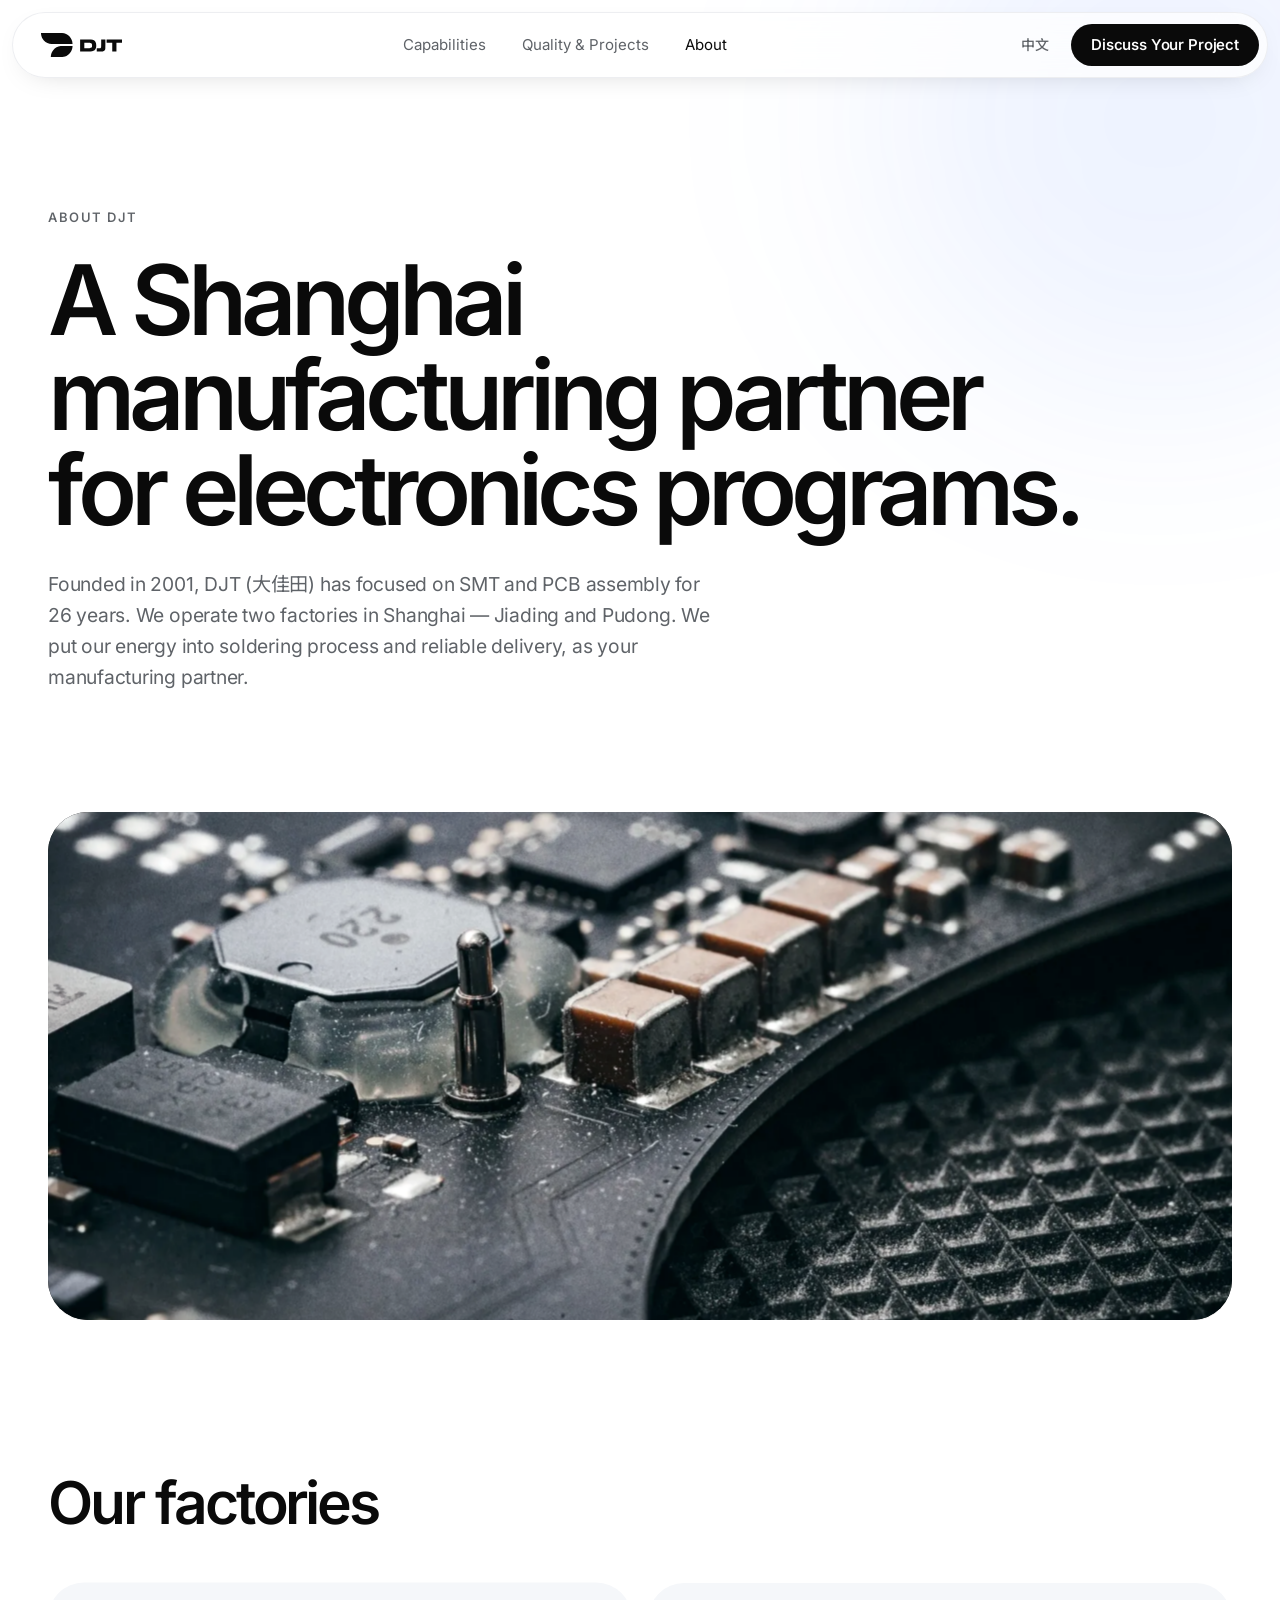
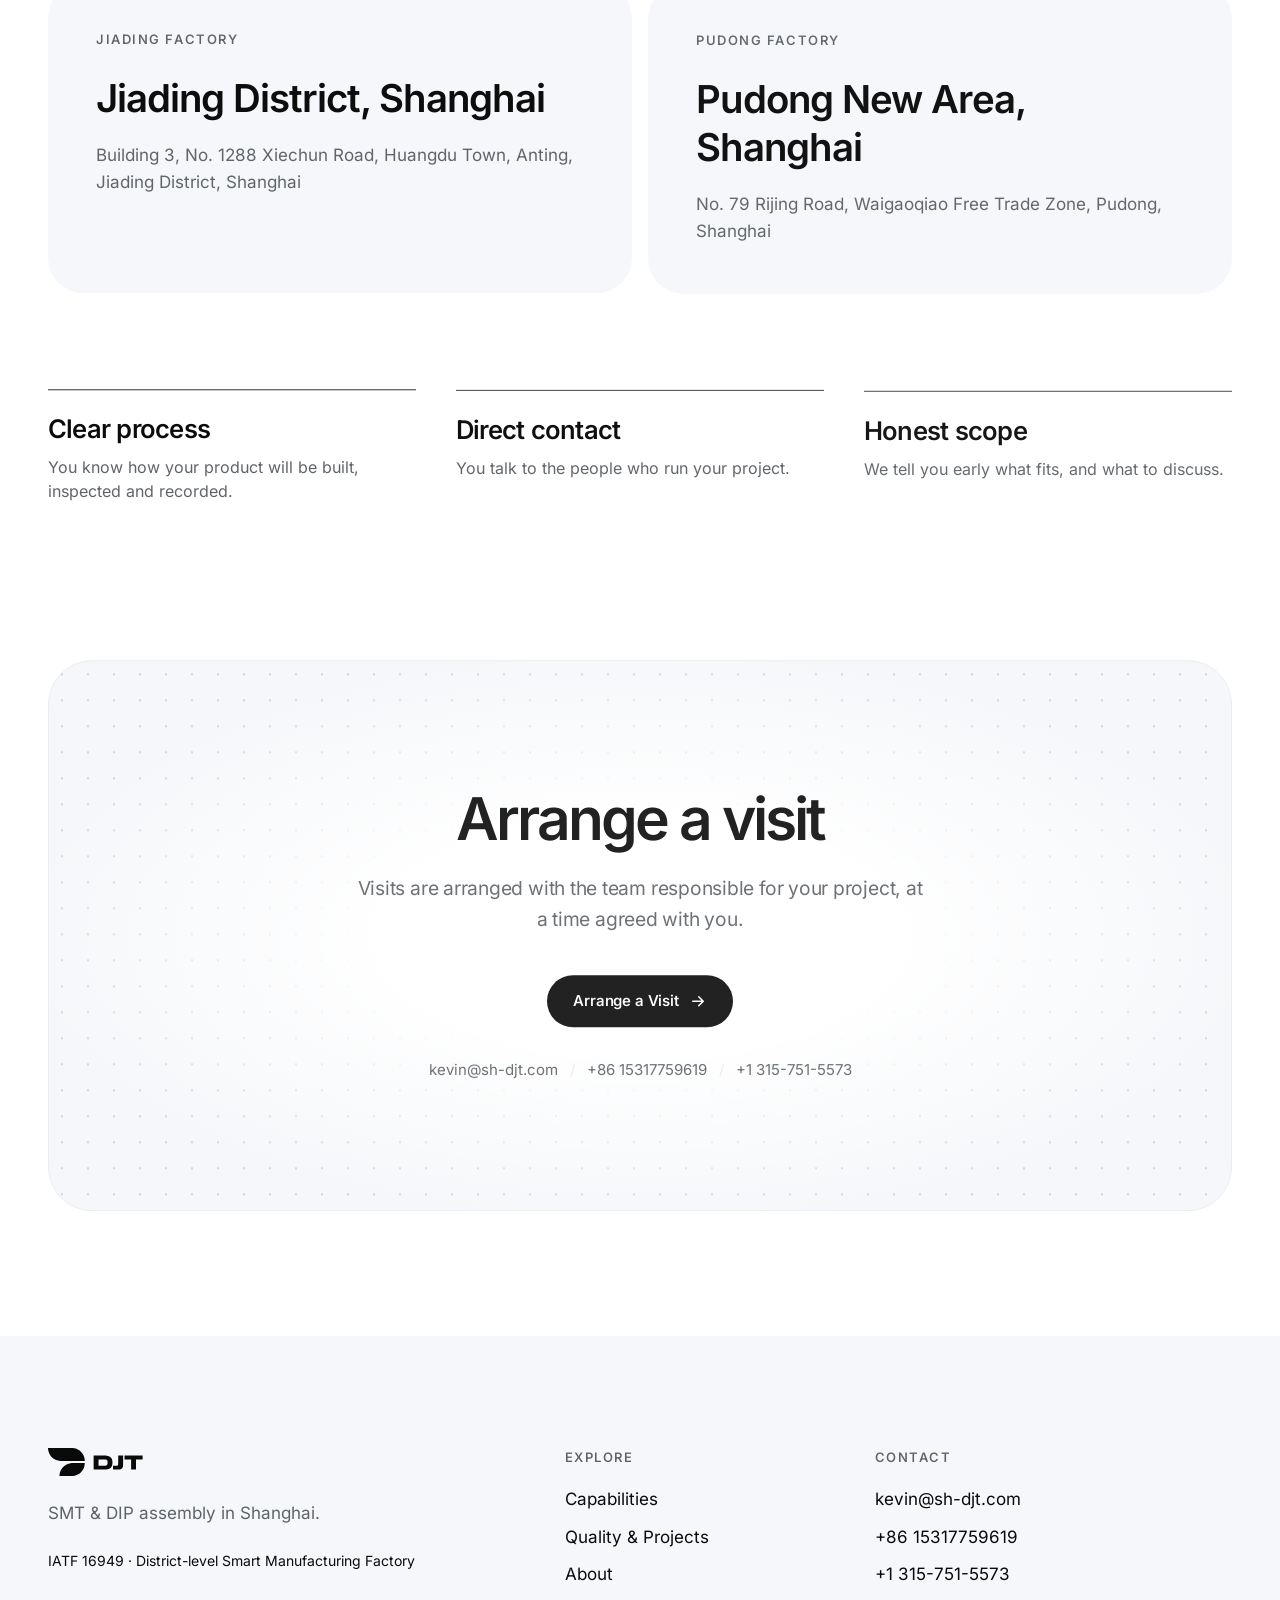
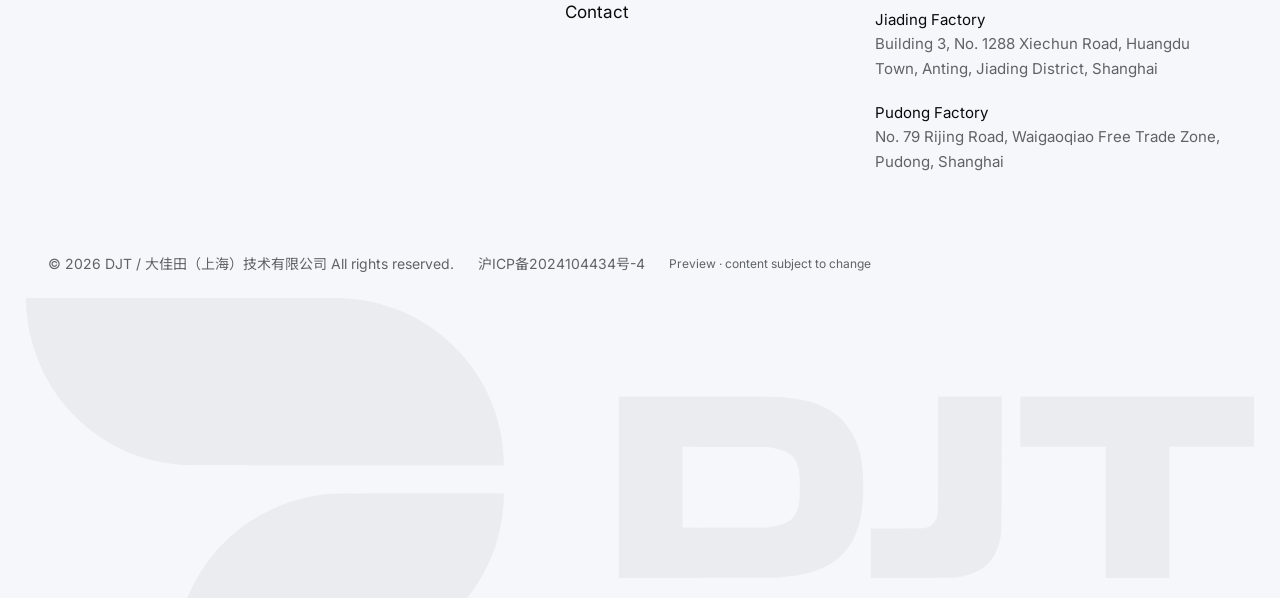
==== about/index.html @ d5800f00 "Deploy staging from djt-website 208f009" ====
<!DOCTYPE html><html lang="en"> <head><meta charset="utf-8"><meta name="viewport" content="width=device-width, initial-scale=1"><title>About DJT | Shanghai</title><meta name="description" content="DJT, SMT and PCB assembly in Shanghai. Our sites, our approach, and how to arrange a visit."><meta name="robots" content="noindex, nofollow"><link rel="canonical" href="https://djt-technology.github.io/about/"><link rel="alternate" hreflang="en" href="https://djt-technology.github.io/about/"><link rel="alternate" hreflang="zh-CN" href="https://djt-technology.github.io/zh/about/"><link rel="alternate" hreflang="x-default" href="https://djt-technology.github.io/about/"><meta property="og:title" content="About DJT | Shanghai"><meta property="og:description" content="DJT, SMT and PCB assembly in Shanghai. Our sites, our approach, and how to arrange a visit."><meta property="og:type" content="website"><meta property="og:url" content="https://djt-technology.github.io/about/"><meta name="theme-color" content="#ffffff"><link rel="icon" href="/favicon.svg" type="image/svg+xml"><script>
      // Motion is opt-in: only when the user has not asked for reduced motion.
      if (!matchMedia('(prefers-reduced-motion: reduce)').matches) document.documentElement.classList.add('motion');
    </script><link rel="stylesheet" href="/_astro/_slug_.COusYyPo.css"></head> <body> <a href="#main" class="sr-only focus:not-sr-only focus:fixed focus:left-4 focus:top-4 focus:z-[60] focus:rounded-full focus:bg-white focus:px-4 focus:py-2">Skip to content</a> <header class="site fixed left-1/2 top-3 z-50 w-[min(1360px,calc(100%-24px))] rounded-full border border-line/80 bg-white/75 shadow-[0_8px_30px_-18px_rgb(0,0,0,0.25)] backdrop-blur-xl" style="translate:-50% 0"> <div class="flex h-14 items-center justify-between gap-4 pl-5 pr-2 md:h-16 md:pl-7"> <a href="/" aria-label="DJT" class="block shrink-0"><svg xmlns="http://www.w3.org/2000/svg" viewBox="0 0 5984 1771" fill="currentColor" class="h-5 w-auto md:h-6" role="img" aria-label="DJT"><path fill-rule="evenodd" d="M725 1752C725 1731 727 1701 731 1672C748 1523 807 1381 900 1264C1037 1091 1233 982 1450 957C1495 951 1470 952 1915 951L2327 951L2327 977C2326 991 2326 1005 2325 1007C2325 1009 2325 1017 2324 1024C2297 1344 2079 1622 1774 1727C1708 1749 1650 1761 1569 1769C1560 1770 1453 1770 1141 1771L725 1771L725 1752ZM2887 921L2887 480L3261 480C3631 480 3650 480 3688 483C3868 498 3972 556 4032 675C4064 740 4078 815 4078 920C4078 1044 4057 1134 4012 1204C3946 1304 3835 1352 3646 1362C3634 1363 3489 1363 3257 1363L2887 1363L2887 921ZM4114 1243L4114 1122L4244 1122L4374 1121L4382 1119C4411 1111 4430 1091 4438 1059C4442 1043 4442 1043 4442 757L4442 480L4597 480L4752 480L4752 803C4751 1103 4751 1128 4750 1141C4734 1268 4671 1337 4552 1357C4518 1363 4530 1362 4314 1363L4114 1363L4114 1243ZM5258 1044L5258 724L5051 724C4938 724 4844 724 4843 724C4842 724 4842 699 4842 602L4842 480L5413 480L5984 480L5984 602L5984 724L5780 724C5668 724 5576 724 5575 724C5574 725 5573 725 5571 725L5568 725L5568 1044L5568 1363L5413 1363L5258 1363L5258 1044ZM3596 1118C3599 1117 3606 1117 3612 1116C3664 1111 3707 1096 3729 1076C3747 1058 3760 1030 3765 994C3768 971 3769 911 3767 872C3763 785 3728 747 3638 731C3603 725 3604 725 3381 725L3197 724L3197 921C3197 1029 3197 1118 3198 1118C3199 1119 3587 1118 3596 1118ZM792 815C563 806 366 716 211 548C94 421 17 245 3 71C2 64 2 56 1 54C1 51 1 38 0 25L-0 0L769 0C1259 0 1544 0 1555 1C1980 25 2316 369 2327 792L2327 816L1563 816C1142 816 795 815 792 815Z"></path></svg></a> <nav class="hidden items-center gap-9 text-[15px] text-muted md:flex" aria-label="Main"> <a href="/capabilities/" class="transition-colors hover:text-ink">Capabilities</a><a href="/quality/" class="transition-colors hover:text-ink">Quality &amp; Projects</a><a href="/about/" class="transition-colors hover:text-ink text-ink">About</a> </nav> <div class="flex items-center gap-1.5 md:gap-2"> <a href="/zh/about/" hreflang="zh-CN" lang="zh-CN" title="切换到中文" class="rounded-full px-3.5 py-2 text-sm font-medium text-muted transition-colors hover:bg-soft hover:text-ink">中文</a> <a href="/contact/" class="btn hidden !px-5 !py-2.5 md:inline-flex">Discuss Your Project</a> <details class="group relative md:hidden"> <summary class="flex h-10 w-10 cursor-pointer list-none items-center justify-center rounded-full bg-ink text-white [&::-webkit-details-marker]:hidden" aria-label="Menu"> <svg width="18" height="18" viewBox="0 0 24 24" fill="none" stroke="currentColor" stroke-width="2" stroke-linecap="round"><path class="group-open:hidden" d="M4 8h16M4 16h16"></path><path class="hidden group-open:block" d="M6 6l12 12M18 6 6 18"></path></svg> </summary> <div class="absolute right-0 top-[calc(100%+12px)] w-[min(300px,calc(100vw-48px))] rounded-3xl border border-line bg-white p-3 shadow-2xl"> <a href="/capabilities/" class="block rounded-2xl px-4 py-3.5 text-[17px] font-medium hover:bg-soft">Capabilities</a><a href="/quality/" class="block rounded-2xl px-4 py-3.5 text-[17px] font-medium hover:bg-soft">Quality &amp; Projects</a><a href="/about/" class="block rounded-2xl px-4 py-3.5 text-[17px] font-medium hover:bg-soft">About</a><a href="/contact/" class="block rounded-2xl px-4 py-3.5 text-[17px] font-medium hover:bg-soft">Contact</a> </div> </details> </div> </div> </header> <main id="main"> <section class="relative overflow-hidden pb-6 pt-40 md:pt-52"> <div class="glow pointer-events-none absolute -right-40 -top-40 h-[560px] w-[560px] rounded-full bg-blue/8 blur-[110px]" aria-hidden="true"></div> <div class="wrap relative"> <p class="kicker rise" style="--i:0">About DJT</p> <h1 class="display rise mt-6 max-w-[11em]" style="--i:1">A Shanghai manufacturing partner for electronics programs.</h1> <p class="lead rise mt-8 max-w-2xl" style="--i:2">Founded in 2001, DJT (大佳田) has focused on SMT and PCB assembly for 26 years. We operate two factories in Shanghai — Jiading and Pudong. We put our energy into soldering process and reliable delivery, as your manufacturing partner.</p> </div> </section> <div class="wrap mt-16 md:mt-24" data-reveal> <figure class="photo aspect-[4/3] rounded-[40px] sm:aspect-[16/9] lg:aspect-[21/9]"> <img src="/_astro/macro.MWbk1FkZ_ZbzJy1.webp" srcset="/_astro/macro.MWbk1FkZ_1HTi1N.webp 800w, /_astro/macro.MWbk1FkZ_1d5FGL.webp 1280w, /_astro/macro.MWbk1FkZ_ZeBVcn.webp 1920w" alt sizes="(min-width: 1024px) 1360px, 100vw" data-parallax loading="lazy" decoding="async" fetchpriority="auto" width="2000" height="1333" class="absolute inset-0">  </figure> </div> <section class="section"> <div class="wrap"> <h2 class="h2" data-reveal>Our factories</h2> <div class="mt-12 grid gap-4 md:grid-cols-2"> <div class="rounded-[36px] bg-soft p-9 md:p-12" data-reveal> <p class="kicker">Jiading Factory</p> <p class="mt-6 text-[clamp(26px,3vw,42px)] font-semibold leading-tight tracking-tight">Jiading District, Shanghai</p> <p class="mt-5 text-[17px] leading-relaxed text-muted">Building 3, No. 1288 Xiechun Road, Huangdu Town, Anting, Jiading District, Shanghai</p> </div><div class="rounded-[36px] bg-soft p-9 md:p-12" data-reveal> <p class="kicker">Pudong Factory</p> <p class="mt-6 text-[clamp(26px,3vw,42px)] font-semibold leading-tight tracking-tight">Pudong New Area, Shanghai</p> <p class="mt-5 text-[17px] leading-relaxed text-muted">No. 79 Rijing Road, Waigaoqiao Free Trade Zone, Pudong, Shanghai</p> </div> </div> <ul class="mt-24 grid gap-10 md:grid-cols-3"> <li class="border-t border-ink pt-6" data-reveal><h3 class="h3">Clear process</h3><p class="mt-3 text-muted">You know how your product will be built, inspected and recorded.</p></li><li class="border-t border-ink pt-6" data-reveal><h3 class="h3">Direct contact</h3><p class="mt-3 text-muted">You talk to the people who run your project.</p></li><li class="border-t border-ink pt-6" data-reveal><h3 class="h3">Honest scope</h3><p class="mt-3 text-muted">We tell you early what fits, and what to discuss.</p></li> </ul> </div> </section> <section class="wrap pb-24 md:pb-32"> <div class="dots relative overflow-hidden rounded-[44px] border border-line bg-soft px-6 py-20 text-center md:py-32" data-reveal> <div class="pointer-events-none absolute inset-0 bg-[radial-gradient(ellipse_at_center,#fff_30%,transparent_75%)]" aria-hidden="true"></div> <div class="relative"> <h2 class="h2 mx-auto max-w-[18ch]">Arrange a visit</h2> <p class="lead mx-auto mt-6 max-w-xl">Visits are arranged with the team responsible for your project, at a time agreed with you.</p> <div class="mt-10 flex flex-wrap items-center justify-center gap-3"> <a href="/contact/" class="btn">Arrange a Visit<svg width="18" height="18" viewBox="0 0 24 24" fill="none" stroke="currentColor" stroke-width="2" stroke-linecap="round" stroke-linejoin="round" aria-hidden="true"><path d="M5 12h14m-6-6 6 6-6 6"></path></svg></a> </div> <p class="mt-8 flex flex-col items-center justify-center gap-2 text-[15px] text-muted sm:flex-row sm:flex-wrap sm:gap-x-0 sm:gap-y-1"> <a class="hover:text-ink" href="mailto:kevin@sh-djt.com">kevin@sh-djt.com</a> <span class="contents"> <span class="mx-3 hidden text-line sm:inline" aria-hidden="true">/</span> <a class="hover:text-ink" href="tel:+8615317759619">+86 15317759619</a> </span><span class="contents"> <span class="mx-3 hidden text-line sm:inline" aria-hidden="true">/</span> <a class="hover:text-ink" href="tel:+1315-751-5573">+1 315-751-5573</a> </span> </p> </div> </div> </section> </main> <footer class="relative overflow-hidden bg-soft"> <div class="wrap pt-20 md:pt-28"> <div class="grid gap-14 md:grid-cols-12"> <div class="md:col-span-5"> <svg xmlns="http://www.w3.org/2000/svg" viewBox="0 0 5984 1771" fill="currentColor" class="h-7 w-auto" role="img" aria-label="DJT"><path fill-rule="evenodd" d="M725 1752C725 1731 727 1701 731 1672C748 1523 807 1381 900 1264C1037 1091 1233 982 1450 957C1495 951 1470 952 1915 951L2327 951L2327 977C2326 991 2326 1005 2325 1007C2325 1009 2325 1017 2324 1024C2297 1344 2079 1622 1774 1727C1708 1749 1650 1761 1569 1769C1560 1770 1453 1770 1141 1771L725 1771L725 1752ZM2887 921L2887 480L3261 480C3631 480 3650 480 3688 483C3868 498 3972 556 4032 675C4064 740 4078 815 4078 920C4078 1044 4057 1134 4012 1204C3946 1304 3835 1352 3646 1362C3634 1363 3489 1363 3257 1363L2887 1363L2887 921ZM4114 1243L4114 1122L4244 1122L4374 1121L4382 1119C4411 1111 4430 1091 4438 1059C4442 1043 4442 1043 4442 757L4442 480L4597 480L4752 480L4752 803C4751 1103 4751 1128 4750 1141C4734 1268 4671 1337 4552 1357C4518 1363 4530 1362 4314 1363L4114 1363L4114 1243ZM5258 1044L5258 724L5051 724C4938 724 4844 724 4843 724C4842 724 4842 699 4842 602L4842 480L5413 480L5984 480L5984 602L5984 724L5780 724C5668 724 5576 724 5575 724C5574 725 5573 725 5571 725L5568 725L5568 1044L5568 1363L5413 1363L5258 1363L5258 1044ZM3596 1118C3599 1117 3606 1117 3612 1116C3664 1111 3707 1096 3729 1076C3747 1058 3760 1030 3765 994C3768 971 3769 911 3767 872C3763 785 3728 747 3638 731C3603 725 3604 725 3381 725L3197 724L3197 921C3197 1029 3197 1118 3198 1118C3199 1119 3587 1118 3596 1118ZM792 815C563 806 366 716 211 548C94 421 17 245 3 71C2 64 2 56 1 54C1 51 1 38 0 25L-0 0L769 0C1259 0 1544 0 1555 1C1980 25 2316 369 2327 792L2327 816L1563 816C1142 816 795 815 792 815Z"></path></svg> <p class="mt-6 max-w-sm text-[17px] leading-relaxed text-muted">SMT &amp; DIP assembly in Shanghai.</p> <p class="mt-6 text-sm text-ink">IATF 16949 · District-level Smart Manufacturing Factory</p> </div> <nav class="md:col-span-3" aria-label="Footer"> <p class="kicker mb-5 !text-muted">Explore</p> <ul class="space-y-3 text-[17px]"> <li><a href="/capabilities/" class="transition-colors hover:text-blue">Capabilities</a></li><li><a href="/quality/" class="transition-colors hover:text-blue">Quality &amp; Projects</a></li><li><a href="/about/" class="transition-colors hover:text-blue">About</a></li><li><a href="/contact/" class="transition-colors hover:text-blue">Contact</a></li> </ul> </nav> <div class="md:col-span-4"> <p class="kicker mb-5 !text-muted">Contact</p> <ul class="space-y-3 text-[17px]"> <li><a href="mailto:kevin@sh-djt.com" class="transition-colors hover:text-blue">kevin@sh-djt.com</a></li> <li><a href="tel:+8615317759619" class="transition-colors hover:text-blue">+86 15317759619</a></li><li><a href="tel:+1315-751-5573" class="transition-colors hover:text-blue">+1 315-751-5573</a></li> <li class="pt-2 text-[15px] leading-relaxed text-muted"><span class="text-ink">Jiading Factory</span><br>Building 3, No. 1288 Xiechun Road, Huangdu Town, Anting, Jiading District, Shanghai</li><li class="pt-2 text-[15px] leading-relaxed text-muted"><span class="text-ink">Pudong Factory</span><br>No. 79 Rijing Road, Waigaoqiao Free Trade Zone, Pudong, Shanghai</li> </ul> </div> </div> <div class="mt-20 flex flex-col gap-2 pb-6 text-sm text-muted sm:flex-row sm:flex-wrap sm:items-center sm:gap-x-6 sm:gap-y-2"> <p> © 2026 DJT / 大佳田（上海）技术有限公司  All rights reserved. </p> <p> <a href="https://beian.miit.gov.cn/" target="_blank" rel="noopener noreferrer" class="transition-colors hover:text-blue">沪ICP备2024104434号-4</a> </p> <p class="text-xs">Preview · content subject to change</p> </div> </div> <div class="pointer-events-none select-none mt-0 -mb-[5vw] px-[2vw] text-ink/[0.045]" aria-hidden="true"><svg xmlns="http://www.w3.org/2000/svg" viewBox="0 0 5984 1771" fill="currentColor" class="h-auto w-full" role="img" aria-label="DJT"><path fill-rule="evenodd" d="M725 1752C725 1731 727 1701 731 1672C748 1523 807 1381 900 1264C1037 1091 1233 982 1450 957C1495 951 1470 952 1915 951L2327 951L2327 977C2326 991 2326 1005 2325 1007C2325 1009 2325 1017 2324 1024C2297 1344 2079 1622 1774 1727C1708 1749 1650 1761 1569 1769C1560 1770 1453 1770 1141 1771L725 1771L725 1752ZM2887 921L2887 480L3261 480C3631 480 3650 480 3688 483C3868 498 3972 556 4032 675C4064 740 4078 815 4078 920C4078 1044 4057 1134 4012 1204C3946 1304 3835 1352 3646 1362C3634 1363 3489 1363 3257 1363L2887 1363L2887 921ZM4114 1243L4114 1122L4244 1122L4374 1121L4382 1119C4411 1111 4430 1091 4438 1059C4442 1043 4442 1043 4442 757L4442 480L4597 480L4752 480L4752 803C4751 1103 4751 1128 4750 1141C4734 1268 4671 1337 4552 1357C4518 1363 4530 1362 4314 1363L4114 1363L4114 1243ZM5258 1044L5258 724L5051 724C4938 724 4844 724 4843 724C4842 724 4842 699 4842 602L4842 480L5413 480L5984 480L5984 602L5984 724L5780 724C5668 724 5576 724 5575 724C5574 725 5573 725 5571 725L5568 725L5568 1044L5568 1363L5413 1363L5258 1363L5258 1044ZM3596 1118C3599 1117 3606 1117 3612 1116C3664 1111 3707 1096 3729 1076C3747 1058 3760 1030 3765 994C3768 971 3769 911 3767 872C3763 785 3728 747 3638 731C3603 725 3604 725 3381 725L3197 724L3197 921C3197 1029 3197 1118 3198 1118C3199 1119 3587 1118 3596 1118ZM792 815C563 806 366 716 211 548C94 421 17 245 3 71C2 64 2 56 1 54C1 51 1 38 0 25L-0 0L769 0C1259 0 1544 0 1555 1C1980 25 2316 369 2327 792L2327 816L1563 816C1142 816 795 815 792 815Z"></path></svg></div> </footer> <script type="module" src="/_astro/Base.astro_astro_type_script_index_0_lang.BadBPpwr.js"></script> </body> </html>
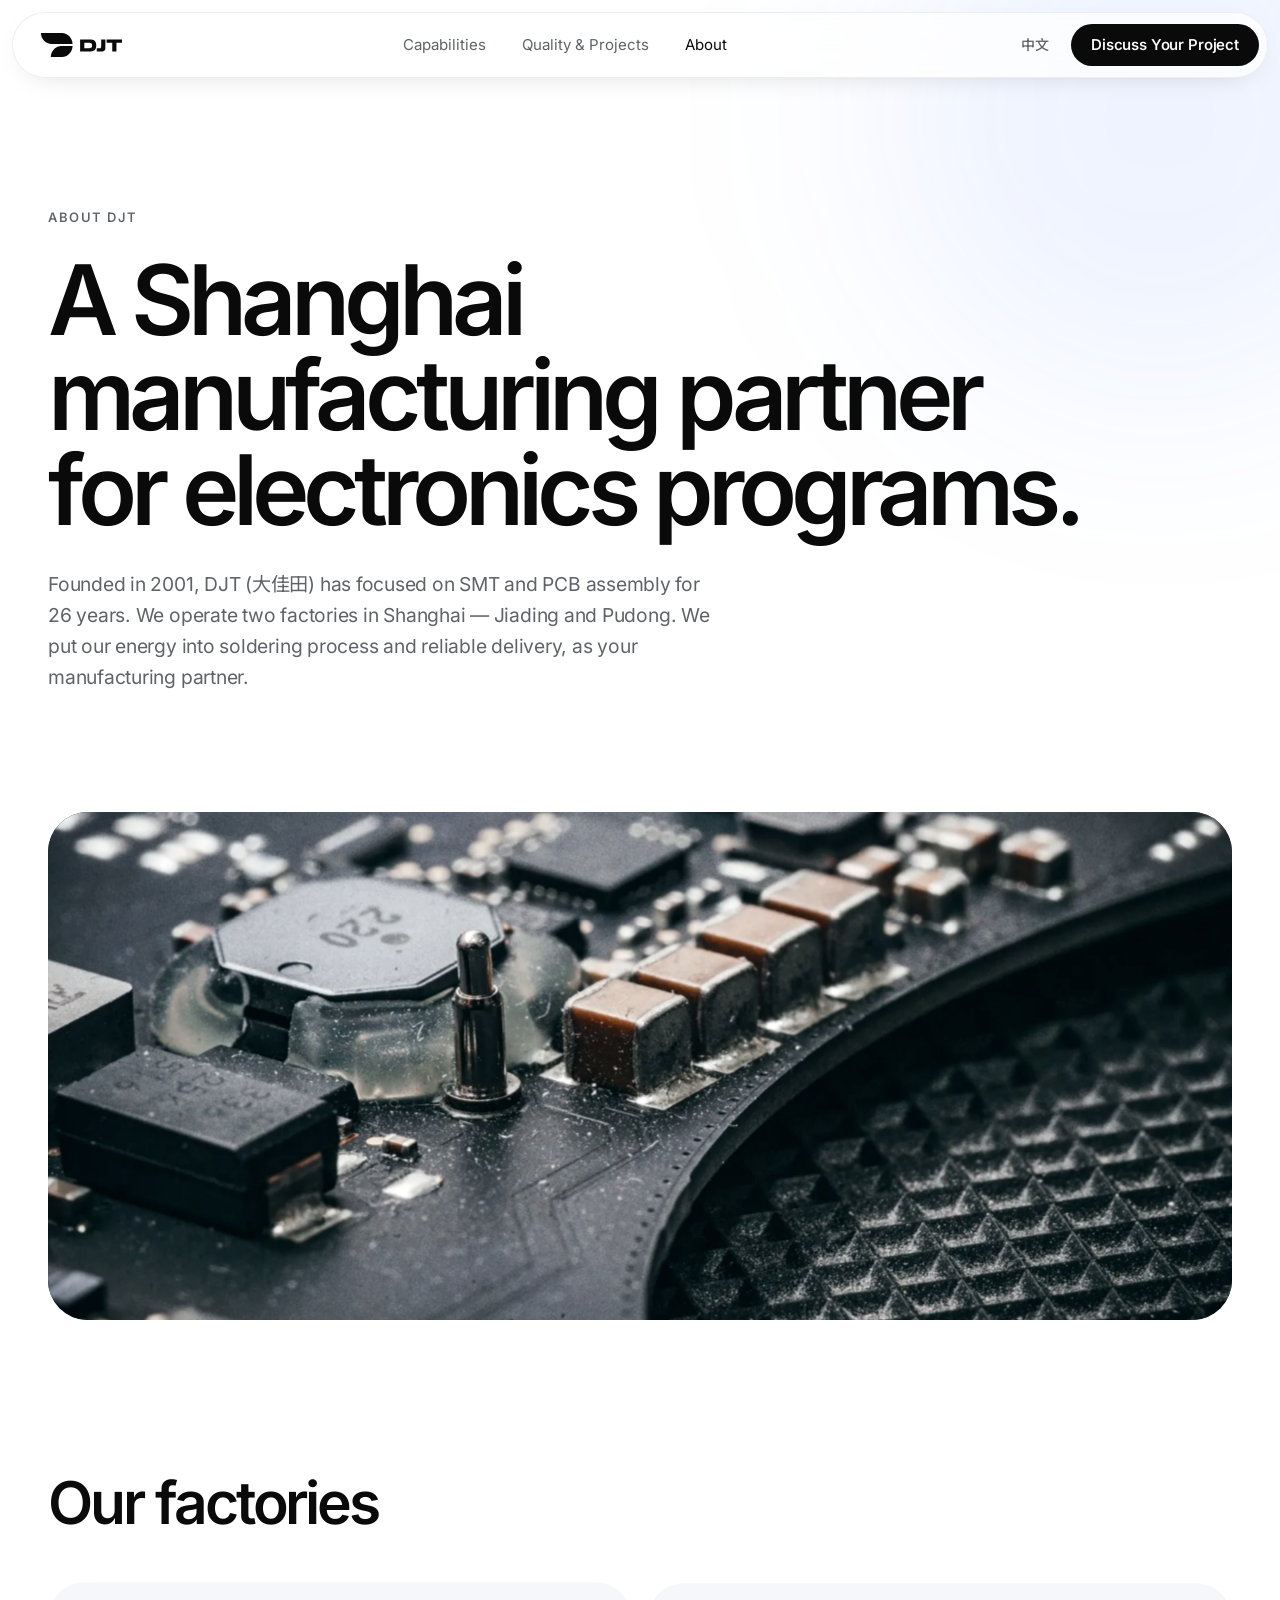
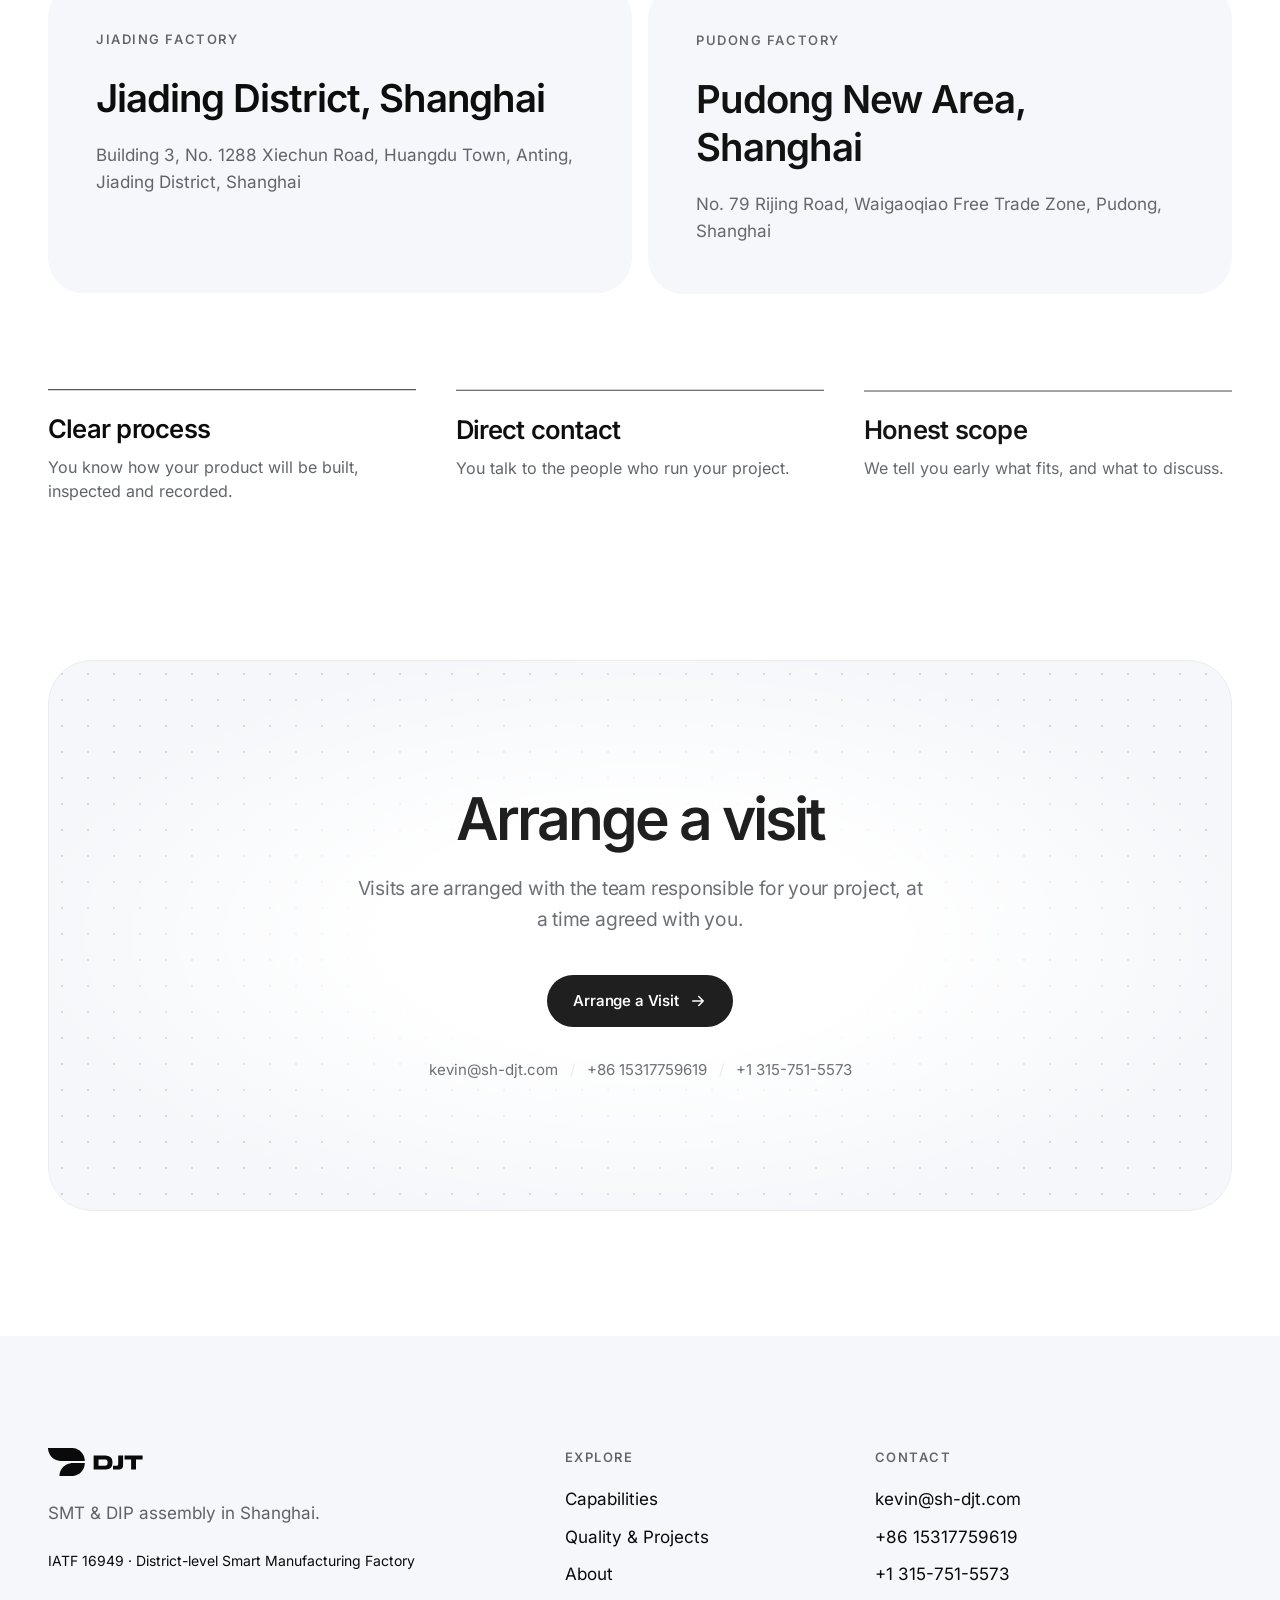
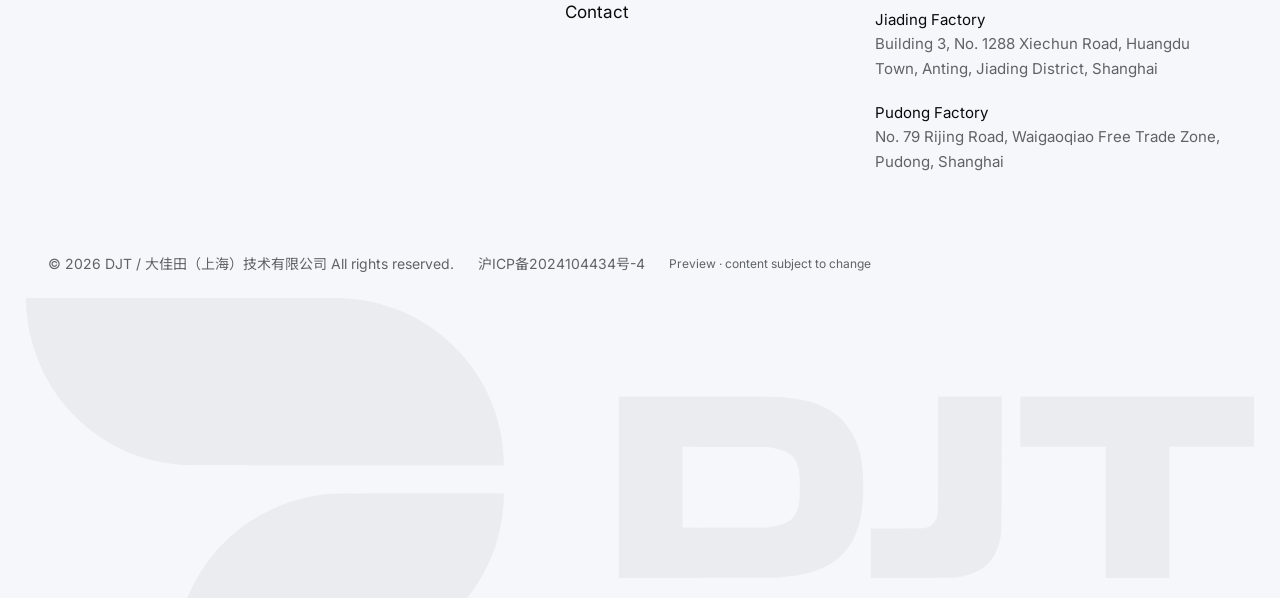
==== commit 4256dc96: "Deploy staging from djt-website 2d9c7a8" ====
--- a/about/index.html
+++ b/about/index.html
@@ -1,4 +1,4 @@
 <!DOCTYPE html><html lang="en"> <head><meta charset="utf-8"><meta name="viewport" content="width=device-width, initial-scale=1"><title>About DJT | Shanghai</title><meta name="description" content="DJT, SMT and PCB assembly in Shanghai. Our sites, our approach, and how to arrange a visit."><meta name="robots" content="noindex, nofollow"><link rel="canonical" href="https://djt-technology.github.io/about/"><link rel="alternate" hreflang="en" href="https://djt-technology.github.io/about/"><link rel="alternate" hreflang="zh-CN" href="https://djt-technology.github.io/zh/about/"><link rel="alternate" hreflang="x-default" href="https://djt-technology.github.io/about/"><meta property="og:title" content="About DJT | Shanghai"><meta property="og:description" content="DJT, SMT and PCB assembly in Shanghai. Our sites, our approach, and how to arrange a visit."><meta property="og:type" content="website"><meta property="og:url" content="https://djt-technology.github.io/about/"><meta name="theme-color" content="#ffffff"><link rel="icon" href="/favicon.svg" type="image/svg+xml"><script>
       // Motion is opt-in: only when the user has not asked for reduced motion.
       if (!matchMedia('(prefers-reduced-motion: reduce)').matches) document.documentElement.classList.add('motion');
-    </script><link rel="stylesheet" href="/_astro/_slug_.COusYyPo.css"></head> <body> <a href="#main" class="sr-only focus:not-sr-only focus:fixed focus:left-4 focus:top-4 focus:z-[60] focus:rounded-full focus:bg-white focus:px-4 focus:py-2">Skip to content</a> <header class="site fixed left-1/2 top-3 z-50 w-[min(1360px,calc(100%-24px))] rounded-full border border-line/80 bg-white/75 shadow-[0_8px_30px_-18px_rgb(0,0,0,0.25)] backdrop-blur-xl" style="translate:-50% 0"> <div class="flex h-14 items-center justify-between gap-4 pl-5 pr-2 md:h-16 md:pl-7"> <a href="/" aria-label="DJT" class="block shrink-0"><svg xmlns="http://www.w3.org/2000/svg" viewBox="0 0 5984 1771" fill="currentColor" class="h-5 w-auto md:h-6" role="img" aria-label="DJT"><path fill-rule="evenodd" d="M725 1752C725 1731 727 1701 731 1672C748 1523 807 1381 900 1264C1037 1091 1233 982 1450 957C1495 951 1470 952 1915 951L2327 951L2327 977C2326 991 2326 1005 2325 1007C2325 1009 2325 1017 2324 1024C2297 1344 2079 1622 1774 1727C1708 1749 1650 1761 1569 1769C1560 1770 1453 1770 1141 1771L725 1771L725 1752ZM2887 921L2887 480L3261 480C3631 480 3650 480 3688 483C3868 498 3972 556 4032 675C4064 740 4078 815 4078 920C4078 1044 4057 1134 4012 1204C3946 1304 3835 1352 3646 1362C3634 1363 3489 1363 3257 1363L2887 1363L2887 921ZM4114 1243L4114 1122L4244 1122L4374 1121L4382 1119C4411 1111 4430 1091 4438 1059C4442 1043 4442 1043 4442 757L4442 480L4597 480L4752 480L4752 803C4751 1103 4751 1128 4750 1141C4734 1268 4671 1337 4552 1357C4518 1363 4530 1362 4314 1363L4114 1363L4114 1243ZM5258 1044L5258 724L5051 724C4938 724 4844 724 4843 724C4842 724 4842 699 4842 602L4842 480L5413 480L5984 480L5984 602L5984 724L5780 724C5668 724 5576 724 5575 724C5574 725 5573 725 5571 725L5568 725L5568 1044L5568 1363L5413 1363L5258 1363L5258 1044ZM3596 1118C3599 1117 3606 1117 3612 1116C3664 1111 3707 1096 3729 1076C3747 1058 3760 1030 3765 994C3768 971 3769 911 3767 872C3763 785 3728 747 3638 731C3603 725 3604 725 3381 725L3197 724L3197 921C3197 1029 3197 1118 3198 1118C3199 1119 3587 1118 3596 1118ZM792 815C563 806 366 716 211 548C94 421 17 245 3 71C2 64 2 56 1 54C1 51 1 38 0 25L-0 0L769 0C1259 0 1544 0 1555 1C1980 25 2316 369 2327 792L2327 816L1563 816C1142 816 795 815 792 815Z"></path></svg></a> <nav class="hidden items-center gap-9 text-[15px] text-muted md:flex" aria-label="Main"> <a href="/capabilities/" class="transition-colors hover:text-ink">Capabilities</a><a href="/quality/" class="transition-colors hover:text-ink">Quality &amp; Projects</a><a href="/about/" class="transition-colors hover:text-ink text-ink">About</a> </nav> <div class="flex items-center gap-1.5 md:gap-2"> <a href="/zh/about/" hreflang="zh-CN" lang="zh-CN" title="切换到中文" class="rounded-full px-3.5 py-2 text-sm font-medium text-muted transition-colors hover:bg-soft hover:text-ink">中文</a> <a href="/contact/" class="btn hidden !px-5 !py-2.5 md:inline-flex">Discuss Your Project</a> <details class="group relative md:hidden"> <summary class="flex h-10 w-10 cursor-pointer list-none items-center justify-center rounded-full bg-ink text-white [&::-webkit-details-marker]:hidden" aria-label="Menu"> <svg width="18" height="18" viewBox="0 0 24 24" fill="none" stroke="currentColor" stroke-width="2" stroke-linecap="round"><path class="group-open:hidden" d="M4 8h16M4 16h16"></path><path class="hidden group-open:block" d="M6 6l12 12M18 6 6 18"></path></svg> </summary> <div class="absolute right-0 top-[calc(100%+12px)] w-[min(300px,calc(100vw-48px))] rounded-3xl border border-line bg-white p-3 shadow-2xl"> <a href="/capabilities/" class="block rounded-2xl px-4 py-3.5 text-[17px] font-medium hover:bg-soft">Capabilities</a><a href="/quality/" class="block rounded-2xl px-4 py-3.5 text-[17px] font-medium hover:bg-soft">Quality &amp; Projects</a><a href="/about/" class="block rounded-2xl px-4 py-3.5 text-[17px] font-medium hover:bg-soft">About</a><a href="/contact/" class="block rounded-2xl px-4 py-3.5 text-[17px] font-medium hover:bg-soft">Contact</a> </div> </details> </div> </div> </header> <main id="main"> <section class="relative overflow-hidden pb-6 pt-40 md:pt-52"> <div class="glow pointer-events-none absolute -right-40 -top-40 h-[560px] w-[560px] rounded-full bg-blue/8 blur-[110px]" aria-hidden="true"></div> <div class="wrap relative"> <p class="kicker rise" style="--i:0">About DJT</p> <h1 class="display rise mt-6 max-w-[11em]" style="--i:1">A Shanghai manufacturing partner for electronics programs.</h1> <p class="lead rise mt-8 max-w-2xl" style="--i:2">Founded in 2001, DJT (大佳田) has focused on SMT and PCB assembly for 26 years. We operate two factories in Shanghai — Jiading and Pudong. We put our energy into soldering process and reliable delivery, as your manufacturing partner.</p> </div> </section> <div class="wrap mt-16 md:mt-24" data-reveal> <figure class="photo aspect-[4/3] rounded-[40px] sm:aspect-[16/9] lg:aspect-[21/9]"> <img src="/_astro/macro.MWbk1FkZ_ZbzJy1.webp" srcset="/_astro/macro.MWbk1FkZ_1HTi1N.webp 800w, /_astro/macro.MWbk1FkZ_1d5FGL.webp 1280w, /_astro/macro.MWbk1FkZ_ZeBVcn.webp 1920w" alt sizes="(min-width: 1024px) 1360px, 100vw" data-parallax loading="lazy" decoding="async" fetchpriority="auto" width="2000" height="1333" class="absolute inset-0">  </figure> </div> <section class="section"> <div class="wrap"> <h2 class="h2" data-reveal>Our factories</h2> <div class="mt-12 grid gap-4 md:grid-cols-2"> <div class="rounded-[36px] bg-soft p-9 md:p-12" data-reveal> <p class="kicker">Jiading Factory</p> <p class="mt-6 text-[clamp(26px,3vw,42px)] font-semibold leading-tight tracking-tight">Jiading District, Shanghai</p> <p class="mt-5 text-[17px] leading-relaxed text-muted">Building 3, No. 1288 Xiechun Road, Huangdu Town, Anting, Jiading District, Shanghai</p> </div><div class="rounded-[36px] bg-soft p-9 md:p-12" data-reveal> <p class="kicker">Pudong Factory</p> <p class="mt-6 text-[clamp(26px,3vw,42px)] font-semibold leading-tight tracking-tight">Pudong New Area, Shanghai</p> <p class="mt-5 text-[17px] leading-relaxed text-muted">No. 79 Rijing Road, Waigaoqiao Free Trade Zone, Pudong, Shanghai</p> </div> </div> <ul class="mt-24 grid gap-10 md:grid-cols-3"> <li class="border-t border-ink pt-6" data-reveal><h3 class="h3">Clear process</h3><p class="mt-3 text-muted">You know how your product will be built, inspected and recorded.</p></li><li class="border-t border-ink pt-6" data-reveal><h3 class="h3">Direct contact</h3><p class="mt-3 text-muted">You talk to the people who run your project.</p></li><li class="border-t border-ink pt-6" data-reveal><h3 class="h3">Honest scope</h3><p class="mt-3 text-muted">We tell you early what fits, and what to discuss.</p></li> </ul> </div> </section> <section class="wrap pb-24 md:pb-32"> <div class="dots relative overflow-hidden rounded-[44px] border border-line bg-soft px-6 py-20 text-center md:py-32" data-reveal> <div class="pointer-events-none absolute inset-0 bg-[radial-gradient(ellipse_at_center,#fff_30%,transparent_75%)]" aria-hidden="true"></div> <div class="relative"> <h2 class="h2 mx-auto max-w-[18ch]">Arrange a visit</h2> <p class="lead mx-auto mt-6 max-w-xl">Visits are arranged with the team responsible for your project, at a time agreed with you.</p> <div class="mt-10 flex flex-wrap items-center justify-center gap-3"> <a href="/contact/" class="btn">Arrange a Visit<svg width="18" height="18" viewBox="0 0 24 24" fill="none" stroke="currentColor" stroke-width="2" stroke-linecap="round" stroke-linejoin="round" aria-hidden="true"><path d="M5 12h14m-6-6 6 6-6 6"></path></svg></a> </div> <p class="mt-8 flex flex-col items-center justify-center gap-2 text-[15px] text-muted sm:flex-row sm:flex-wrap sm:gap-x-0 sm:gap-y-1"> <a class="hover:text-ink" href="mailto:kevin@sh-djt.com">kevin@sh-djt.com</a> <span class="contents"> <span class="mx-3 hidden text-line sm:inline" aria-hidden="true">/</span> <a class="hover:text-ink" href="tel:+8615317759619">+86 15317759619</a> </span><span class="contents"> <span class="mx-3 hidden text-line sm:inline" aria-hidden="true">/</span> <a class="hover:text-ink" href="tel:+1315-751-5573">+1 315-751-5573</a> </span> </p> </div> </div> </section> </main> <footer class="relative overflow-hidden bg-soft"> <div class="wrap pt-20 md:pt-28"> <div class="grid gap-14 md:grid-cols-12"> <div class="md:col-span-5"> <svg xmlns="http://www.w3.org/2000/svg" viewBox="0 0 5984 1771" fill="currentColor" class="h-7 w-auto" role="img" aria-label="DJT"><path fill-rule="evenodd" d="M725 1752C725 1731 727 1701 731 1672C748 1523 807 1381 900 1264C1037 1091 1233 982 1450 957C1495 951 1470 952 1915 951L2327 951L2327 977C2326 991 2326 1005 2325 1007C2325 1009 2325 1017 2324 1024C2297 1344 2079 1622 1774 1727C1708 1749 1650 1761 1569 1769C1560 1770 1453 1770 1141 1771L725 1771L725 1752ZM2887 921L2887 480L3261 480C3631 480 3650 480 3688 483C3868 498 3972 556 4032 675C4064 740 4078 815 4078 920C4078 1044 4057 1134 4012 1204C3946 1304 3835 1352 3646 1362C3634 1363 3489 1363 3257 1363L2887 1363L2887 921ZM4114 1243L4114 1122L4244 1122L4374 1121L4382 1119C4411 1111 4430 1091 4438 1059C4442 1043 4442 1043 4442 757L4442 480L4597 480L4752 480L4752 803C4751 1103 4751 1128 4750 1141C4734 1268 4671 1337 4552 1357C4518 1363 4530 1362 4314 1363L4114 1363L4114 1243ZM5258 1044L5258 724L5051 724C4938 724 4844 724 4843 724C4842 724 4842 699 4842 602L4842 480L5413 480L5984 480L5984 602L5984 724L5780 724C5668 724 5576 724 5575 724C5574 725 5573 725 5571 725L5568 725L5568 1044L5568 1363L5413 1363L5258 1363L5258 1044ZM3596 1118C3599 1117 3606 1117 3612 1116C3664 1111 3707 1096 3729 1076C3747 1058 3760 1030 3765 994C3768 971 3769 911 3767 872C3763 785 3728 747 3638 731C3603 725 3604 725 3381 725L3197 724L3197 921C3197 1029 3197 1118 3198 1118C3199 1119 3587 1118 3596 1118ZM792 815C563 806 366 716 211 548C94 421 17 245 3 71C2 64 2 56 1 54C1 51 1 38 0 25L-0 0L769 0C1259 0 1544 0 1555 1C1980 25 2316 369 2327 792L2327 816L1563 816C1142 816 795 815 792 815Z"></path></svg> <p class="mt-6 max-w-sm text-[17px] leading-relaxed text-muted">SMT &amp; DIP assembly in Shanghai.</p> <p class="mt-6 text-sm text-ink">IATF 16949 · District-level Smart Manufacturing Factory</p> </div> <nav class="md:col-span-3" aria-label="Footer"> <p class="kicker mb-5 !text-muted">Explore</p> <ul class="space-y-3 text-[17px]"> <li><a href="/capabilities/" class="transition-colors hover:text-blue">Capabilities</a></li><li><a href="/quality/" class="transition-colors hover:text-blue">Quality &amp; Projects</a></li><li><a href="/about/" class="transition-colors hover:text-blue">About</a></li><li><a href="/contact/" class="transition-colors hover:text-blue">Contact</a></li> </ul> </nav> <div class="md:col-span-4"> <p class="kicker mb-5 !text-muted">Contact</p> <ul class="space-y-3 text-[17px]"> <li><a href="mailto:kevin@sh-djt.com" class="transition-colors hover:text-blue">kevin@sh-djt.com</a></li> <li><a href="tel:+8615317759619" class="transition-colors hover:text-blue">+86 15317759619</a></li><li><a href="tel:+1315-751-5573" class="transition-colors hover:text-blue">+1 315-751-5573</a></li> <li class="pt-2 text-[15px] leading-relaxed text-muted"><span class="text-ink">Jiading Factory</span><br>Building 3, No. 1288 Xiechun Road, Huangdu Town, Anting, Jiading District, Shanghai</li><li class="pt-2 text-[15px] leading-relaxed text-muted"><span class="text-ink">Pudong Factory</span><br>No. 79 Rijing Road, Waigaoqiao Free Trade Zone, Pudong, Shanghai</li> </ul> </div> </div> <div class="mt-20 flex flex-col gap-2 pb-6 text-sm text-muted sm:flex-row sm:flex-wrap sm:items-center sm:gap-x-6 sm:gap-y-2"> <p> © 2026 DJT / 大佳田（上海）技术有限公司  All rights reserved. </p> <p> <a href="https://beian.miit.gov.cn/" target="_blank" rel="noopener noreferrer" class="transition-colors hover:text-blue">沪ICP备2024104434号-4</a> </p> <p class="text-xs">Preview · content subject to change</p> </div> </div> <div class="pointer-events-none select-none mt-0 -mb-[5vw] px-[2vw] text-ink/[0.045]" aria-hidden="true"><svg xmlns="http://www.w3.org/2000/svg" viewBox="0 0 5984 1771" fill="currentColor" class="h-auto w-full" role="img" aria-label="DJT"><path fill-rule="evenodd" d="M725 1752C725 1731 727 1701 731 1672C748 1523 807 1381 900 1264C1037 1091 1233 982 1450 957C1495 951 1470 952 1915 951L2327 951L2327 977C2326 991 2326 1005 2325 1007C2325 1009 2325 1017 2324 1024C2297 1344 2079 1622 1774 1727C1708 1749 1650 1761 1569 1769C1560 1770 1453 1770 1141 1771L725 1771L725 1752ZM2887 921L2887 480L3261 480C3631 480 3650 480 3688 483C3868 498 3972 556 4032 675C4064 740 4078 815 4078 920C4078 1044 4057 1134 4012 1204C3946 1304 3835 1352 3646 1362C3634 1363 3489 1363 3257 1363L2887 1363L2887 921ZM4114 1243L4114 1122L4244 1122L4374 1121L4382 1119C4411 1111 4430 1091 4438 1059C4442 1043 4442 1043 4442 757L4442 480L4597 480L4752 480L4752 803C4751 1103 4751 1128 4750 1141C4734 1268 4671 1337 4552 1357C4518 1363 4530 1362 4314 1363L4114 1363L4114 1243ZM5258 1044L5258 724L5051 724C4938 724 4844 724 4843 724C4842 724 4842 699 4842 602L4842 480L5413 480L5984 480L5984 602L5984 724L5780 724C5668 724 5576 724 5575 724C5574 725 5573 725 5571 725L5568 725L5568 1044L5568 1363L5413 1363L5258 1363L5258 1044ZM3596 1118C3599 1117 3606 1117 3612 1116C3664 1111 3707 1096 3729 1076C3747 1058 3760 1030 3765 994C3768 971 3769 911 3767 872C3763 785 3728 747 3638 731C3603 725 3604 725 3381 725L3197 724L3197 921C3197 1029 3197 1118 3198 1118C3199 1119 3587 1118 3596 1118ZM792 815C563 806 366 716 211 548C94 421 17 245 3 71C2 64 2 56 1 54C1 51 1 38 0 25L-0 0L769 0C1259 0 1544 0 1555 1C1980 25 2316 369 2327 792L2327 816L1563 816C1142 816 795 815 792 815Z"></path></svg></div> </footer> <script type="module" src="/_astro/Base.astro_astro_type_script_index_0_lang.BadBPpwr.js"></script> </body> </html>+    </script><link rel="stylesheet" href="/_astro/_slug_.OsxbDBwh.css"></head> <body> <a href="#main" class="sr-only focus:not-sr-only focus:fixed focus:left-4 focus:top-4 focus:z-[60] focus:rounded-full focus:bg-white focus:px-4 focus:py-2">Skip to content</a> <header class="site fixed left-1/2 top-3 z-50 w-[min(1360px,calc(100%-24px))] rounded-full border border-line/80 bg-white/75 shadow-[0_8px_30px_-18px_rgb(0,0,0,0.25)] backdrop-blur-xl" style="translate:-50% 0"> <div class="flex h-14 items-center justify-between gap-4 pl-5 pr-2 md:h-16 md:pl-7"> <a href="/" aria-label="DJT" class="block shrink-0"><svg xmlns="http://www.w3.org/2000/svg" viewBox="0 0 5984 1771" fill="currentColor" class="h-5 w-auto md:h-6" role="img" aria-label="DJT"><path fill-rule="evenodd" d="M725 1752C725 1731 727 1701 731 1672C748 1523 807 1381 900 1264C1037 1091 1233 982 1450 957C1495 951 1470 952 1915 951L2327 951L2327 977C2326 991 2326 1005 2325 1007C2325 1009 2325 1017 2324 1024C2297 1344 2079 1622 1774 1727C1708 1749 1650 1761 1569 1769C1560 1770 1453 1770 1141 1771L725 1771L725 1752ZM2887 921L2887 480L3261 480C3631 480 3650 480 3688 483C3868 498 3972 556 4032 675C4064 740 4078 815 4078 920C4078 1044 4057 1134 4012 1204C3946 1304 3835 1352 3646 1362C3634 1363 3489 1363 3257 1363L2887 1363L2887 921ZM4114 1243L4114 1122L4244 1122L4374 1121L4382 1119C4411 1111 4430 1091 4438 1059C4442 1043 4442 1043 4442 757L4442 480L4597 480L4752 480L4752 803C4751 1103 4751 1128 4750 1141C4734 1268 4671 1337 4552 1357C4518 1363 4530 1362 4314 1363L4114 1363L4114 1243ZM5258 1044L5258 724L5051 724C4938 724 4844 724 4843 724C4842 724 4842 699 4842 602L4842 480L5413 480L5984 480L5984 602L5984 724L5780 724C5668 724 5576 724 5575 724C5574 725 5573 725 5571 725L5568 725L5568 1044L5568 1363L5413 1363L5258 1363L5258 1044ZM3596 1118C3599 1117 3606 1117 3612 1116C3664 1111 3707 1096 3729 1076C3747 1058 3760 1030 3765 994C3768 971 3769 911 3767 872C3763 785 3728 747 3638 731C3603 725 3604 725 3381 725L3197 724L3197 921C3197 1029 3197 1118 3198 1118C3199 1119 3587 1118 3596 1118ZM792 815C563 806 366 716 211 548C94 421 17 245 3 71C2 64 2 56 1 54C1 51 1 38 0 25L-0 0L769 0C1259 0 1544 0 1555 1C1980 25 2316 369 2327 792L2327 816L1563 816C1142 816 795 815 792 815Z"></path></svg></a> <nav class="hidden items-center gap-9 text-[15px] text-muted md:flex" aria-label="Main"> <a href="/capabilities/" class="transition-colors hover:text-ink">Capabilities</a><a href="/quality/" class="transition-colors hover:text-ink">Quality &amp; Projects</a><a href="/about/" class="transition-colors hover:text-ink text-ink">About</a> </nav> <div class="flex items-center gap-1.5 md:gap-2"> <a href="/zh/about/" hreflang="zh-CN" lang="zh-CN" title="切换到中文" class="rounded-full px-3.5 py-2 text-sm font-medium text-muted transition-colors hover:bg-soft hover:text-ink">中文</a> <a href="/contact/" class="btn hidden !px-5 !py-2.5 md:inline-flex">Discuss Your Project</a> <details class="group relative md:hidden"> <summary class="flex h-10 w-10 cursor-pointer list-none items-center justify-center rounded-full bg-ink text-white [&::-webkit-details-marker]:hidden" aria-label="Menu"> <svg width="18" height="18" viewBox="0 0 24 24" fill="none" stroke="currentColor" stroke-width="2" stroke-linecap="round"><path class="group-open:hidden" d="M4 8h16M4 16h16"></path><path class="hidden group-open:block" d="M6 6l12 12M18 6 6 18"></path></svg> </summary> <div class="absolute right-0 top-[calc(100%+12px)] w-[min(300px,calc(100vw-48px))] rounded-3xl border border-line bg-white p-3 shadow-2xl"> <a href="/capabilities/" class="block rounded-2xl px-4 py-3.5 text-[17px] font-medium hover:bg-soft">Capabilities</a><a href="/quality/" class="block rounded-2xl px-4 py-3.5 text-[17px] font-medium hover:bg-soft">Quality &amp; Projects</a><a href="/about/" class="block rounded-2xl px-4 py-3.5 text-[17px] font-medium hover:bg-soft">About</a><a href="/contact/" class="block rounded-2xl px-4 py-3.5 text-[17px] font-medium hover:bg-soft">Contact</a> </div> </details> </div> </div> </header> <main id="main"> <section class="relative overflow-hidden pb-6 pt-40 md:pt-52"> <div class="glow pointer-events-none absolute -right-40 -top-40 h-[560px] w-[560px] rounded-full bg-blue/8 blur-[110px]" aria-hidden="true"></div> <div class="wrap relative"> <p class="kicker rise" style="--i:0">About DJT</p> <h1 class="display rise mt-6 max-w-[11em]" style="--i:1">A Shanghai manufacturing partner for electronics programs.</h1> <p class="lead rise mt-8 max-w-2xl" style="--i:2">Founded in 2001, DJT (大佳田) has focused on SMT and PCB assembly for 26 years. We operate two factories in Shanghai — Jiading and Pudong. We put our energy into soldering process and reliable delivery, as your manufacturing partner.</p> </div> </section> <div class="wrap mt-16 md:mt-24" data-reveal> <figure class="photo aspect-[4/3] rounded-[40px] sm:aspect-[16/9] lg:aspect-[21/9]"> <img src="/_astro/macro.MWbk1FkZ_ZbzJy1.webp" srcset="/_astro/macro.MWbk1FkZ_1HTi1N.webp 800w, /_astro/macro.MWbk1FkZ_1d5FGL.webp 1280w, /_astro/macro.MWbk1FkZ_ZeBVcn.webp 1920w" alt sizes="(min-width: 1024px) 1360px, 100vw" data-parallax loading="lazy" decoding="async" fetchpriority="auto" width="2000" height="1333" class="absolute inset-0">  </figure> </div> <section class="section"> <div class="wrap"> <h2 class="h2" data-reveal>Our factories</h2> <div class="mt-12 grid gap-4 md:grid-cols-2"> <div class="rounded-[36px] bg-soft p-9 md:p-12" data-reveal> <p class="kicker">Jiading Factory</p> <p class="mt-6 text-[clamp(26px,3vw,42px)] font-semibold leading-tight tracking-tight">Jiading District, Shanghai</p> <p class="mt-5 text-[17px] leading-relaxed text-muted">Building 3, No. 1288 Xiechun Road, Huangdu Town, Anting, Jiading District, Shanghai</p> </div><div class="rounded-[36px] bg-soft p-9 md:p-12" data-reveal> <p class="kicker">Pudong Factory</p> <p class="mt-6 text-[clamp(26px,3vw,42px)] font-semibold leading-tight tracking-tight">Pudong New Area, Shanghai</p> <p class="mt-5 text-[17px] leading-relaxed text-muted">No. 79 Rijing Road, Waigaoqiao Free Trade Zone, Pudong, Shanghai</p> </div> </div> <ul class="mt-24 grid gap-10 md:grid-cols-3"> <li class="border-t border-ink pt-6" data-reveal><h3 class="h3">Clear process</h3><p class="mt-3 text-muted">You know how your product will be built, inspected and recorded.</p></li><li class="border-t border-ink pt-6" data-reveal><h3 class="h3">Direct contact</h3><p class="mt-3 text-muted">You talk to the people who run your project.</p></li><li class="border-t border-ink pt-6" data-reveal><h3 class="h3">Honest scope</h3><p class="mt-3 text-muted">We tell you early what fits, and what to discuss.</p></li> </ul> </div> </section> <section class="wrap pb-24 md:pb-32"> <div class="dots relative overflow-hidden rounded-[44px] border border-line bg-soft px-6 py-20 text-center md:py-32" data-reveal> <div class="pointer-events-none absolute inset-0 bg-[radial-gradient(ellipse_at_center,#fff_30%,transparent_75%)]" aria-hidden="true"></div> <div class="relative"> <h2 class="h2 mx-auto max-w-[18ch]">Arrange a visit</h2> <p class="lead mx-auto mt-6 max-w-xl">Visits are arranged with the team responsible for your project, at a time agreed with you.</p> <div class="mt-10 flex flex-wrap items-center justify-center gap-3"> <a href="/contact/" class="btn">Arrange a Visit<svg width="18" height="18" viewBox="0 0 24 24" fill="none" stroke="currentColor" stroke-width="2" stroke-linecap="round" stroke-linejoin="round" aria-hidden="true"><path d="M5 12h14m-6-6 6 6-6 6"></path></svg></a> </div> <p class="mt-8 flex flex-col items-center justify-center gap-2 text-[15px] text-muted sm:flex-row sm:flex-wrap sm:gap-x-0 sm:gap-y-1"> <a class="hover:text-ink" href="mailto:kevin@sh-djt.com">kevin@sh-djt.com</a> <span class="contents"> <span class="mx-3 hidden text-line sm:inline" aria-hidden="true">/</span> <a class="hover:text-ink" href="tel:+8615317759619">+86 15317759619</a> </span><span class="contents"> <span class="mx-3 hidden text-line sm:inline" aria-hidden="true">/</span> <a class="hover:text-ink" href="tel:+1315-751-5573">+1 315-751-5573</a> </span> </p> </div> </div> </section> </main> <footer class="relative overflow-hidden bg-soft"> <div class="wrap pt-20 md:pt-28"> <div class="grid gap-14 md:grid-cols-12"> <div class="md:col-span-5"> <svg xmlns="http://www.w3.org/2000/svg" viewBox="0 0 5984 1771" fill="currentColor" class="h-7 w-auto" role="img" aria-label="DJT"><path fill-rule="evenodd" d="M725 1752C725 1731 727 1701 731 1672C748 1523 807 1381 900 1264C1037 1091 1233 982 1450 957C1495 951 1470 952 1915 951L2327 951L2327 977C2326 991 2326 1005 2325 1007C2325 1009 2325 1017 2324 1024C2297 1344 2079 1622 1774 1727C1708 1749 1650 1761 1569 1769C1560 1770 1453 1770 1141 1771L725 1771L725 1752ZM2887 921L2887 480L3261 480C3631 480 3650 480 3688 483C3868 498 3972 556 4032 675C4064 740 4078 815 4078 920C4078 1044 4057 1134 4012 1204C3946 1304 3835 1352 3646 1362C3634 1363 3489 1363 3257 1363L2887 1363L2887 921ZM4114 1243L4114 1122L4244 1122L4374 1121L4382 1119C4411 1111 4430 1091 4438 1059C4442 1043 4442 1043 4442 757L4442 480L4597 480L4752 480L4752 803C4751 1103 4751 1128 4750 1141C4734 1268 4671 1337 4552 1357C4518 1363 4530 1362 4314 1363L4114 1363L4114 1243ZM5258 1044L5258 724L5051 724C4938 724 4844 724 4843 724C4842 724 4842 699 4842 602L4842 480L5413 480L5984 480L5984 602L5984 724L5780 724C5668 724 5576 724 5575 724C5574 725 5573 725 5571 725L5568 725L5568 1044L5568 1363L5413 1363L5258 1363L5258 1044ZM3596 1118C3599 1117 3606 1117 3612 1116C3664 1111 3707 1096 3729 1076C3747 1058 3760 1030 3765 994C3768 971 3769 911 3767 872C3763 785 3728 747 3638 731C3603 725 3604 725 3381 725L3197 724L3197 921C3197 1029 3197 1118 3198 1118C3199 1119 3587 1118 3596 1118ZM792 815C563 806 366 716 211 548C94 421 17 245 3 71C2 64 2 56 1 54C1 51 1 38 0 25L-0 0L769 0C1259 0 1544 0 1555 1C1980 25 2316 369 2327 792L2327 816L1563 816C1142 816 795 815 792 815Z"></path></svg> <p class="mt-6 max-w-sm text-[17px] leading-relaxed text-muted">SMT &amp; DIP assembly in Shanghai.</p> <p class="mt-6 text-sm text-ink">IATF 16949 · District-level Smart Manufacturing Factory</p> </div> <nav class="md:col-span-3" aria-label="Footer"> <p class="kicker mb-5 !text-muted">Explore</p> <ul class="space-y-3 text-[17px]"> <li><a href="/capabilities/" class="transition-colors hover:text-blue">Capabilities</a></li><li><a href="/quality/" class="transition-colors hover:text-blue">Quality &amp; Projects</a></li><li><a href="/about/" class="transition-colors hover:text-blue">About</a></li><li><a href="/contact/" class="transition-colors hover:text-blue">Contact</a></li> </ul> </nav> <div class="md:col-span-4"> <p class="kicker mb-5 !text-muted">Contact</p> <ul class="space-y-3 text-[17px]"> <li><a href="mailto:kevin@sh-djt.com" class="transition-colors hover:text-blue">kevin@sh-djt.com</a></li> <li><a href="tel:+8615317759619" class="transition-colors hover:text-blue">+86 15317759619</a></li><li><a href="tel:+1315-751-5573" class="transition-colors hover:text-blue">+1 315-751-5573</a></li> <li class="pt-2 text-[15px] leading-relaxed text-muted"><span class="text-ink">Jiading Factory</span><br>Building 3, No. 1288 Xiechun Road, Huangdu Town, Anting, Jiading District, Shanghai</li><li class="pt-2 text-[15px] leading-relaxed text-muted"><span class="text-ink">Pudong Factory</span><br>No. 79 Rijing Road, Waigaoqiao Free Trade Zone, Pudong, Shanghai</li> </ul> </div> </div> <div class="mt-20 flex flex-col gap-2 pb-6 text-sm text-muted sm:flex-row sm:flex-wrap sm:items-center sm:gap-x-6 sm:gap-y-2"> <p> © 2026 DJT / 大佳田（上海）技术有限公司  All rights reserved. </p> <p> <a href="https://beian.miit.gov.cn/" target="_blank" rel="noopener noreferrer" class="transition-colors hover:text-blue">沪ICP备2024104434号-4</a> </p> <p class="text-xs">Preview · content subject to change</p> </div> </div> <div class="pointer-events-none select-none mt-0 -mb-[5vw] px-[2vw] text-ink/[0.045]" aria-hidden="true"><svg xmlns="http://www.w3.org/2000/svg" viewBox="0 0 5984 1771" fill="currentColor" class="h-auto w-full" role="img" aria-label="DJT"><path fill-rule="evenodd" d="M725 1752C725 1731 727 1701 731 1672C748 1523 807 1381 900 1264C1037 1091 1233 982 1450 957C1495 951 1470 952 1915 951L2327 951L2327 977C2326 991 2326 1005 2325 1007C2325 1009 2325 1017 2324 1024C2297 1344 2079 1622 1774 1727C1708 1749 1650 1761 1569 1769C1560 1770 1453 1770 1141 1771L725 1771L725 1752ZM2887 921L2887 480L3261 480C3631 480 3650 480 3688 483C3868 498 3972 556 4032 675C4064 740 4078 815 4078 920C4078 1044 4057 1134 4012 1204C3946 1304 3835 1352 3646 1362C3634 1363 3489 1363 3257 1363L2887 1363L2887 921ZM4114 1243L4114 1122L4244 1122L4374 1121L4382 1119C4411 1111 4430 1091 4438 1059C4442 1043 4442 1043 4442 757L4442 480L4597 480L4752 480L4752 803C4751 1103 4751 1128 4750 1141C4734 1268 4671 1337 4552 1357C4518 1363 4530 1362 4314 1363L4114 1363L4114 1243ZM5258 1044L5258 724L5051 724C4938 724 4844 724 4843 724C4842 724 4842 699 4842 602L4842 480L5413 480L5984 480L5984 602L5984 724L5780 724C5668 724 5576 724 5575 724C5574 725 5573 725 5571 725L5568 725L5568 1044L5568 1363L5413 1363L5258 1363L5258 1044ZM3596 1118C3599 1117 3606 1117 3612 1116C3664 1111 3707 1096 3729 1076C3747 1058 3760 1030 3765 994C3768 971 3769 911 3767 872C3763 785 3728 747 3638 731C3603 725 3604 725 3381 725L3197 724L3197 921C3197 1029 3197 1118 3198 1118C3199 1119 3587 1118 3596 1118ZM792 815C563 806 366 716 211 548C94 421 17 245 3 71C2 64 2 56 1 54C1 51 1 38 0 25L-0 0L769 0C1259 0 1544 0 1555 1C1980 25 2316 369 2327 792L2327 816L1563 816C1142 816 795 815 792 815Z"></path></svg></div> </footer> <script type="module" src="/_astro/Base.astro_astro_type_script_index_0_lang.Dz_vjYHI.js"></script> </body> </html>
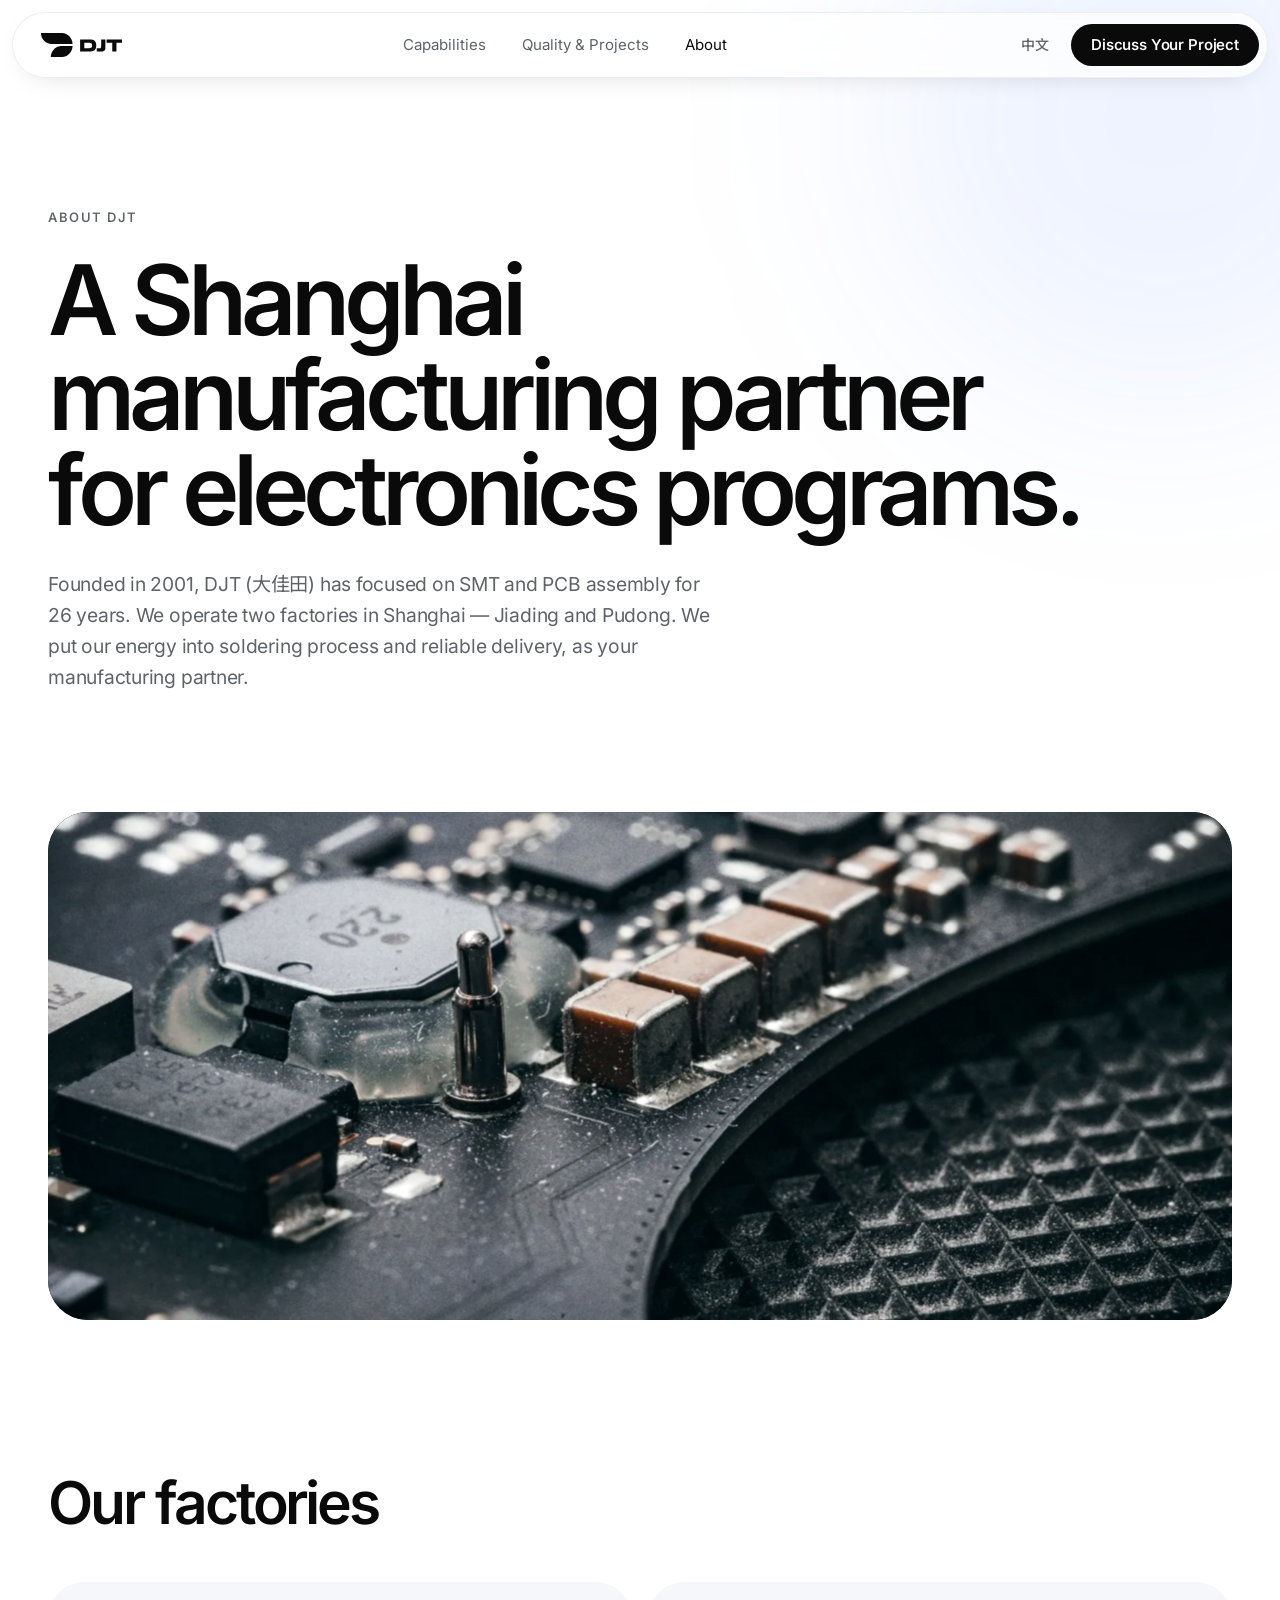
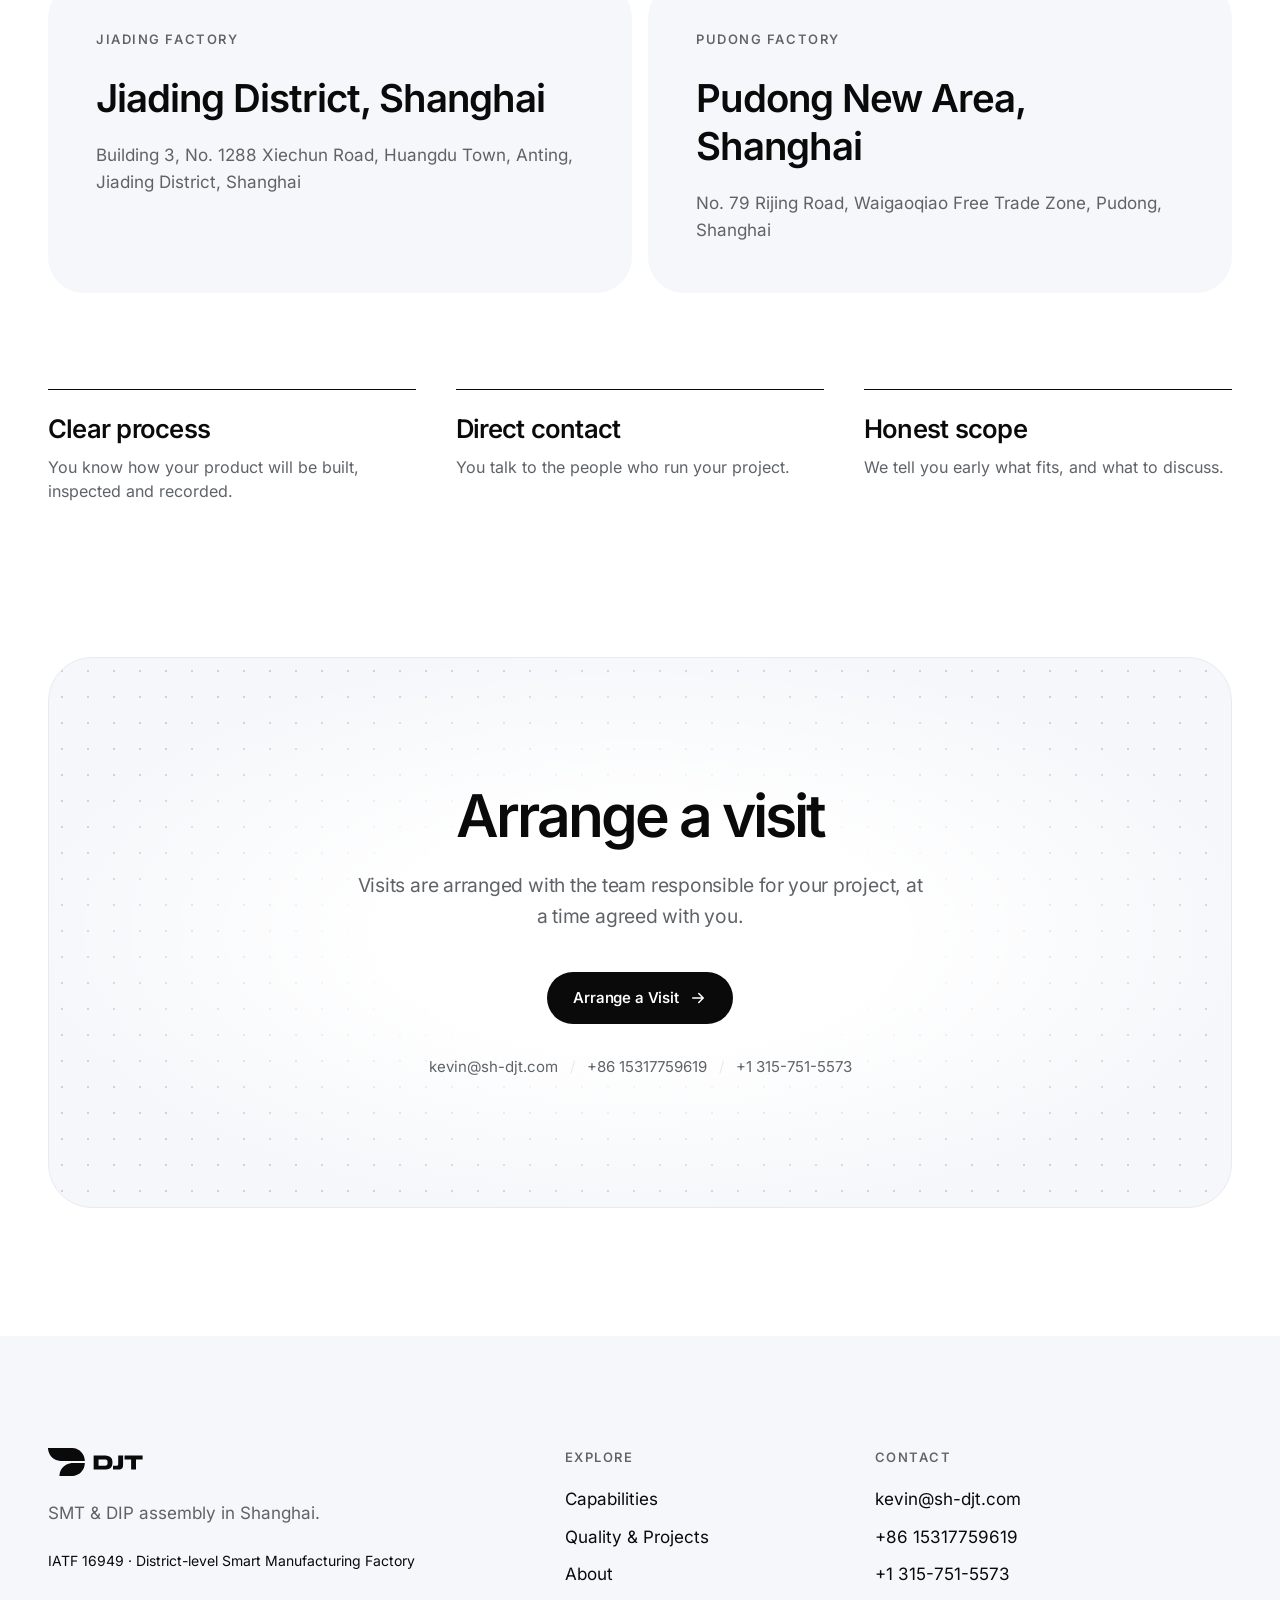
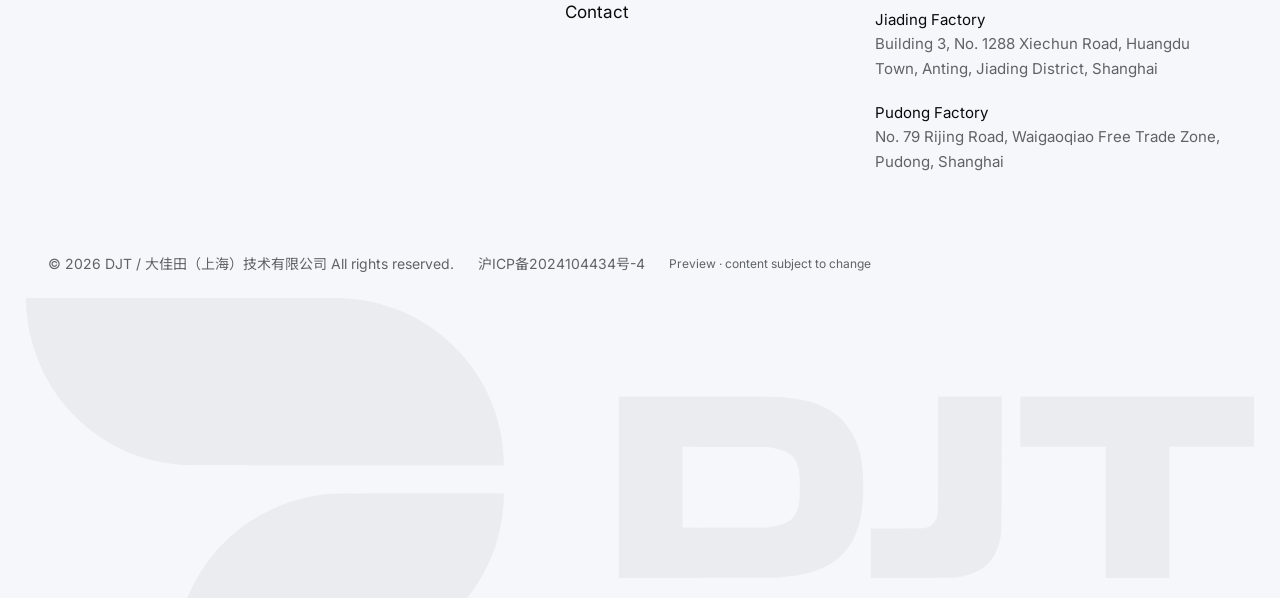
==== commit 366c1013: "Deploy staging from djt-website 8edef3a" ====
--- a/about/index.html
+++ b/about/index.html
@@ -1,4 +1,4 @@
 <!DOCTYPE html><html lang="en"> <head><meta charset="utf-8"><meta name="viewport" content="width=device-width, initial-scale=1"><title>About DJT | Shanghai</title><meta name="description" content="DJT, SMT and PCB assembly in Shanghai. Our sites, our approach, and how to arrange a visit."><meta name="robots" content="noindex, nofollow"><link rel="canonical" href="https://djt-technology.github.io/about/"><link rel="alternate" hreflang="en" href="https://djt-technology.github.io/about/"><link rel="alternate" hreflang="zh-CN" href="https://djt-technology.github.io/zh/about/"><link rel="alternate" hreflang="x-default" href="https://djt-technology.github.io/about/"><meta property="og:title" content="About DJT | Shanghai"><meta property="og:description" content="DJT, SMT and PCB assembly in Shanghai. Our sites, our approach, and how to arrange a visit."><meta property="og:type" content="website"><meta property="og:url" content="https://djt-technology.github.io/about/"><meta name="theme-color" content="#ffffff"><link rel="icon" href="/favicon.svg" type="image/svg+xml"><script>
       // Motion is opt-in: only when the user has not asked for reduced motion.
       if (!matchMedia('(prefers-reduced-motion: reduce)').matches) document.documentElement.classList.add('motion');
-    </script><link rel="stylesheet" href="/_astro/_slug_.OsxbDBwh.css"></head> <body> <a href="#main" class="sr-only focus:not-sr-only focus:fixed focus:left-4 focus:top-4 focus:z-[60] focus:rounded-full focus:bg-white focus:px-4 focus:py-2">Skip to content</a> <header class="site fixed left-1/2 top-3 z-50 w-[min(1360px,calc(100%-24px))] rounded-full border border-line/80 bg-white/75 shadow-[0_8px_30px_-18px_rgb(0,0,0,0.25)] backdrop-blur-xl" style="translate:-50% 0"> <div class="flex h-14 items-center justify-between gap-4 pl-5 pr-2 md:h-16 md:pl-7"> <a href="/" aria-label="DJT" class="block shrink-0"><svg xmlns="http://www.w3.org/2000/svg" viewBox="0 0 5984 1771" fill="currentColor" class="h-5 w-auto md:h-6" role="img" aria-label="DJT"><path fill-rule="evenodd" d="M725 1752C725 1731 727 1701 731 1672C748 1523 807 1381 900 1264C1037 1091 1233 982 1450 957C1495 951 1470 952 1915 951L2327 951L2327 977C2326 991 2326 1005 2325 1007C2325 1009 2325 1017 2324 1024C2297 1344 2079 1622 1774 1727C1708 1749 1650 1761 1569 1769C1560 1770 1453 1770 1141 1771L725 1771L725 1752ZM2887 921L2887 480L3261 480C3631 480 3650 480 3688 483C3868 498 3972 556 4032 675C4064 740 4078 815 4078 920C4078 1044 4057 1134 4012 1204C3946 1304 3835 1352 3646 1362C3634 1363 3489 1363 3257 1363L2887 1363L2887 921ZM4114 1243L4114 1122L4244 1122L4374 1121L4382 1119C4411 1111 4430 1091 4438 1059C4442 1043 4442 1043 4442 757L4442 480L4597 480L4752 480L4752 803C4751 1103 4751 1128 4750 1141C4734 1268 4671 1337 4552 1357C4518 1363 4530 1362 4314 1363L4114 1363L4114 1243ZM5258 1044L5258 724L5051 724C4938 724 4844 724 4843 724C4842 724 4842 699 4842 602L4842 480L5413 480L5984 480L5984 602L5984 724L5780 724C5668 724 5576 724 5575 724C5574 725 5573 725 5571 725L5568 725L5568 1044L5568 1363L5413 1363L5258 1363L5258 1044ZM3596 1118C3599 1117 3606 1117 3612 1116C3664 1111 3707 1096 3729 1076C3747 1058 3760 1030 3765 994C3768 971 3769 911 3767 872C3763 785 3728 747 3638 731C3603 725 3604 725 3381 725L3197 724L3197 921C3197 1029 3197 1118 3198 1118C3199 1119 3587 1118 3596 1118ZM792 815C563 806 366 716 211 548C94 421 17 245 3 71C2 64 2 56 1 54C1 51 1 38 0 25L-0 0L769 0C1259 0 1544 0 1555 1C1980 25 2316 369 2327 792L2327 816L1563 816C1142 816 795 815 792 815Z"></path></svg></a> <nav class="hidden items-center gap-9 text-[15px] text-muted md:flex" aria-label="Main"> <a href="/capabilities/" class="transition-colors hover:text-ink">Capabilities</a><a href="/quality/" class="transition-colors hover:text-ink">Quality &amp; Projects</a><a href="/about/" class="transition-colors hover:text-ink text-ink">About</a> </nav> <div class="flex items-center gap-1.5 md:gap-2"> <a href="/zh/about/" hreflang="zh-CN" lang="zh-CN" title="切换到中文" class="rounded-full px-3.5 py-2 text-sm font-medium text-muted transition-colors hover:bg-soft hover:text-ink">中文</a> <a href="/contact/" class="btn hidden !px-5 !py-2.5 md:inline-flex">Discuss Your Project</a> <details class="group relative md:hidden"> <summary class="flex h-10 w-10 cursor-pointer list-none items-center justify-center rounded-full bg-ink text-white [&::-webkit-details-marker]:hidden" aria-label="Menu"> <svg width="18" height="18" viewBox="0 0 24 24" fill="none" stroke="currentColor" stroke-width="2" stroke-linecap="round"><path class="group-open:hidden" d="M4 8h16M4 16h16"></path><path class="hidden group-open:block" d="M6 6l12 12M18 6 6 18"></path></svg> </summary> <div class="absolute right-0 top-[calc(100%+12px)] w-[min(300px,calc(100vw-48px))] rounded-3xl border border-line bg-white p-3 shadow-2xl"> <a href="/capabilities/" class="block rounded-2xl px-4 py-3.5 text-[17px] font-medium hover:bg-soft">Capabilities</a><a href="/quality/" class="block rounded-2xl px-4 py-3.5 text-[17px] font-medium hover:bg-soft">Quality &amp; Projects</a><a href="/about/" class="block rounded-2xl px-4 py-3.5 text-[17px] font-medium hover:bg-soft">About</a><a href="/contact/" class="block rounded-2xl px-4 py-3.5 text-[17px] font-medium hover:bg-soft">Contact</a> </div> </details> </div> </div> </header> <main id="main"> <section class="relative overflow-hidden pb-6 pt-40 md:pt-52"> <div class="glow pointer-events-none absolute -right-40 -top-40 h-[560px] w-[560px] rounded-full bg-blue/8 blur-[110px]" aria-hidden="true"></div> <div class="wrap relative"> <p class="kicker rise" style="--i:0">About DJT</p> <h1 class="display rise mt-6 max-w-[11em]" style="--i:1">A Shanghai manufacturing partner for electronics programs.</h1> <p class="lead rise mt-8 max-w-2xl" style="--i:2">Founded in 2001, DJT (大佳田) has focused on SMT and PCB assembly for 26 years. We operate two factories in Shanghai — Jiading and Pudong. We put our energy into soldering process and reliable delivery, as your manufacturing partner.</p> </div> </section> <div class="wrap mt-16 md:mt-24" data-reveal> <figure class="photo aspect-[4/3] rounded-[40px] sm:aspect-[16/9] lg:aspect-[21/9]"> <img src="/_astro/macro.MWbk1FkZ_ZbzJy1.webp" srcset="/_astro/macro.MWbk1FkZ_1HTi1N.webp 800w, /_astro/macro.MWbk1FkZ_1d5FGL.webp 1280w, /_astro/macro.MWbk1FkZ_ZeBVcn.webp 1920w" alt sizes="(min-width: 1024px) 1360px, 100vw" data-parallax loading="lazy" decoding="async" fetchpriority="auto" width="2000" height="1333" class="absolute inset-0">  </figure> </div> <section class="section"> <div class="wrap"> <h2 class="h2" data-reveal>Our factories</h2> <div class="mt-12 grid gap-4 md:grid-cols-2"> <div class="rounded-[36px] bg-soft p-9 md:p-12" data-reveal> <p class="kicker">Jiading Factory</p> <p class="mt-6 text-[clamp(26px,3vw,42px)] font-semibold leading-tight tracking-tight">Jiading District, Shanghai</p> <p class="mt-5 text-[17px] leading-relaxed text-muted">Building 3, No. 1288 Xiechun Road, Huangdu Town, Anting, Jiading District, Shanghai</p> </div><div class="rounded-[36px] bg-soft p-9 md:p-12" data-reveal> <p class="kicker">Pudong Factory</p> <p class="mt-6 text-[clamp(26px,3vw,42px)] font-semibold leading-tight tracking-tight">Pudong New Area, Shanghai</p> <p class="mt-5 text-[17px] leading-relaxed text-muted">No. 79 Rijing Road, Waigaoqiao Free Trade Zone, Pudong, Shanghai</p> </div> </div> <ul class="mt-24 grid gap-10 md:grid-cols-3"> <li class="border-t border-ink pt-6" data-reveal><h3 class="h3">Clear process</h3><p class="mt-3 text-muted">You know how your product will be built, inspected and recorded.</p></li><li class="border-t border-ink pt-6" data-reveal><h3 class="h3">Direct contact</h3><p class="mt-3 text-muted">You talk to the people who run your project.</p></li><li class="border-t border-ink pt-6" data-reveal><h3 class="h3">Honest scope</h3><p class="mt-3 text-muted">We tell you early what fits, and what to discuss.</p></li> </ul> </div> </section> <section class="wrap pb-24 md:pb-32"> <div class="dots relative overflow-hidden rounded-[44px] border border-line bg-soft px-6 py-20 text-center md:py-32" data-reveal> <div class="pointer-events-none absolute inset-0 bg-[radial-gradient(ellipse_at_center,#fff_30%,transparent_75%)]" aria-hidden="true"></div> <div class="relative"> <h2 class="h2 mx-auto max-w-[18ch]">Arrange a visit</h2> <p class="lead mx-auto mt-6 max-w-xl">Visits are arranged with the team responsible for your project, at a time agreed with you.</p> <div class="mt-10 flex flex-wrap items-center justify-center gap-3"> <a href="/contact/" class="btn">Arrange a Visit<svg width="18" height="18" viewBox="0 0 24 24" fill="none" stroke="currentColor" stroke-width="2" stroke-linecap="round" stroke-linejoin="round" aria-hidden="true"><path d="M5 12h14m-6-6 6 6-6 6"></path></svg></a> </div> <p class="mt-8 flex flex-col items-center justify-center gap-2 text-[15px] text-muted sm:flex-row sm:flex-wrap sm:gap-x-0 sm:gap-y-1"> <a class="hover:text-ink" href="mailto:kevin@sh-djt.com">kevin@sh-djt.com</a> <span class="contents"> <span class="mx-3 hidden text-line sm:inline" aria-hidden="true">/</span> <a class="hover:text-ink" href="tel:+8615317759619">+86 15317759619</a> </span><span class="contents"> <span class="mx-3 hidden text-line sm:inline" aria-hidden="true">/</span> <a class="hover:text-ink" href="tel:+1315-751-5573">+1 315-751-5573</a> </span> </p> </div> </div> </section> </main> <footer class="relative overflow-hidden bg-soft"> <div class="wrap pt-20 md:pt-28"> <div class="grid gap-14 md:grid-cols-12"> <div class="md:col-span-5"> <svg xmlns="http://www.w3.org/2000/svg" viewBox="0 0 5984 1771" fill="currentColor" class="h-7 w-auto" role="img" aria-label="DJT"><path fill-rule="evenodd" d="M725 1752C725 1731 727 1701 731 1672C748 1523 807 1381 900 1264C1037 1091 1233 982 1450 957C1495 951 1470 952 1915 951L2327 951L2327 977C2326 991 2326 1005 2325 1007C2325 1009 2325 1017 2324 1024C2297 1344 2079 1622 1774 1727C1708 1749 1650 1761 1569 1769C1560 1770 1453 1770 1141 1771L725 1771L725 1752ZM2887 921L2887 480L3261 480C3631 480 3650 480 3688 483C3868 498 3972 556 4032 675C4064 740 4078 815 4078 920C4078 1044 4057 1134 4012 1204C3946 1304 3835 1352 3646 1362C3634 1363 3489 1363 3257 1363L2887 1363L2887 921ZM4114 1243L4114 1122L4244 1122L4374 1121L4382 1119C4411 1111 4430 1091 4438 1059C4442 1043 4442 1043 4442 757L4442 480L4597 480L4752 480L4752 803C4751 1103 4751 1128 4750 1141C4734 1268 4671 1337 4552 1357C4518 1363 4530 1362 4314 1363L4114 1363L4114 1243ZM5258 1044L5258 724L5051 724C4938 724 4844 724 4843 724C4842 724 4842 699 4842 602L4842 480L5413 480L5984 480L5984 602L5984 724L5780 724C5668 724 5576 724 5575 724C5574 725 5573 725 5571 725L5568 725L5568 1044L5568 1363L5413 1363L5258 1363L5258 1044ZM3596 1118C3599 1117 3606 1117 3612 1116C3664 1111 3707 1096 3729 1076C3747 1058 3760 1030 3765 994C3768 971 3769 911 3767 872C3763 785 3728 747 3638 731C3603 725 3604 725 3381 725L3197 724L3197 921C3197 1029 3197 1118 3198 1118C3199 1119 3587 1118 3596 1118ZM792 815C563 806 366 716 211 548C94 421 17 245 3 71C2 64 2 56 1 54C1 51 1 38 0 25L-0 0L769 0C1259 0 1544 0 1555 1C1980 25 2316 369 2327 792L2327 816L1563 816C1142 816 795 815 792 815Z"></path></svg> <p class="mt-6 max-w-sm text-[17px] leading-relaxed text-muted">SMT &amp; DIP assembly in Shanghai.</p> <p class="mt-6 text-sm text-ink">IATF 16949 · District-level Smart Manufacturing Factory</p> </div> <nav class="md:col-span-3" aria-label="Footer"> <p class="kicker mb-5 !text-muted">Explore</p> <ul class="space-y-3 text-[17px]"> <li><a href="/capabilities/" class="transition-colors hover:text-blue">Capabilities</a></li><li><a href="/quality/" class="transition-colors hover:text-blue">Quality &amp; Projects</a></li><li><a href="/about/" class="transition-colors hover:text-blue">About</a></li><li><a href="/contact/" class="transition-colors hover:text-blue">Contact</a></li> </ul> </nav> <div class="md:col-span-4"> <p class="kicker mb-5 !text-muted">Contact</p> <ul class="space-y-3 text-[17px]"> <li><a href="mailto:kevin@sh-djt.com" class="transition-colors hover:text-blue">kevin@sh-djt.com</a></li> <li><a href="tel:+8615317759619" class="transition-colors hover:text-blue">+86 15317759619</a></li><li><a href="tel:+1315-751-5573" class="transition-colors hover:text-blue">+1 315-751-5573</a></li> <li class="pt-2 text-[15px] leading-relaxed text-muted"><span class="text-ink">Jiading Factory</span><br>Building 3, No. 1288 Xiechun Road, Huangdu Town, Anting, Jiading District, Shanghai</li><li class="pt-2 text-[15px] leading-relaxed text-muted"><span class="text-ink">Pudong Factory</span><br>No. 79 Rijing Road, Waigaoqiao Free Trade Zone, Pudong, Shanghai</li> </ul> </div> </div> <div class="mt-20 flex flex-col gap-2 pb-6 text-sm text-muted sm:flex-row sm:flex-wrap sm:items-center sm:gap-x-6 sm:gap-y-2"> <p> © 2026 DJT / 大佳田（上海）技术有限公司  All rights reserved. </p> <p> <a href="https://beian.miit.gov.cn/" target="_blank" rel="noopener noreferrer" class="transition-colors hover:text-blue">沪ICP备2024104434号-4</a> </p> <p class="text-xs">Preview · content subject to change</p> </div> </div> <div class="pointer-events-none select-none mt-0 -mb-[5vw] px-[2vw] text-ink/[0.045]" aria-hidden="true"><svg xmlns="http://www.w3.org/2000/svg" viewBox="0 0 5984 1771" fill="currentColor" class="h-auto w-full" role="img" aria-label="DJT"><path fill-rule="evenodd" d="M725 1752C725 1731 727 1701 731 1672C748 1523 807 1381 900 1264C1037 1091 1233 982 1450 957C1495 951 1470 952 1915 951L2327 951L2327 977C2326 991 2326 1005 2325 1007C2325 1009 2325 1017 2324 1024C2297 1344 2079 1622 1774 1727C1708 1749 1650 1761 1569 1769C1560 1770 1453 1770 1141 1771L725 1771L725 1752ZM2887 921L2887 480L3261 480C3631 480 3650 480 3688 483C3868 498 3972 556 4032 675C4064 740 4078 815 4078 920C4078 1044 4057 1134 4012 1204C3946 1304 3835 1352 3646 1362C3634 1363 3489 1363 3257 1363L2887 1363L2887 921ZM4114 1243L4114 1122L4244 1122L4374 1121L4382 1119C4411 1111 4430 1091 4438 1059C4442 1043 4442 1043 4442 757L4442 480L4597 480L4752 480L4752 803C4751 1103 4751 1128 4750 1141C4734 1268 4671 1337 4552 1357C4518 1363 4530 1362 4314 1363L4114 1363L4114 1243ZM5258 1044L5258 724L5051 724C4938 724 4844 724 4843 724C4842 724 4842 699 4842 602L4842 480L5413 480L5984 480L5984 602L5984 724L5780 724C5668 724 5576 724 5575 724C5574 725 5573 725 5571 725L5568 725L5568 1044L5568 1363L5413 1363L5258 1363L5258 1044ZM3596 1118C3599 1117 3606 1117 3612 1116C3664 1111 3707 1096 3729 1076C3747 1058 3760 1030 3765 994C3768 971 3769 911 3767 872C3763 785 3728 747 3638 731C3603 725 3604 725 3381 725L3197 724L3197 921C3197 1029 3197 1118 3198 1118C3199 1119 3587 1118 3596 1118ZM792 815C563 806 366 716 211 548C94 421 17 245 3 71C2 64 2 56 1 54C1 51 1 38 0 25L-0 0L769 0C1259 0 1544 0 1555 1C1980 25 2316 369 2327 792L2327 816L1563 816C1142 816 795 815 792 815Z"></path></svg></div> </footer> <script type="module" src="/_astro/Base.astro_astro_type_script_index_0_lang.Dz_vjYHI.js"></script> </body> </html>+    </script><link rel="stylesheet" href="/_astro/_slug_.CxOFLsWy.css"></head> <body> <a href="#main" class="sr-only focus:not-sr-only focus:fixed focus:left-4 focus:top-4 focus:z-[60] focus:rounded-full focus:bg-white focus:px-4 focus:py-2">Skip to content</a> <header class="site fixed left-1/2 top-3 z-50 w-[min(1360px,calc(100%-24px))] rounded-full border border-line/80 bg-white/75 shadow-[0_8px_30px_-18px_rgb(0,0,0,0.25)] backdrop-blur-xl" style="translate:-50% 0"> <div class="flex h-14 items-center justify-between gap-4 pl-5 pr-2 md:h-16 md:pl-7"> <a href="/" aria-label="DJT" class="block shrink-0"><svg xmlns="http://www.w3.org/2000/svg" viewBox="0 0 5984 1771" fill="currentColor" class="h-5 w-auto md:h-6" role="img" aria-label="DJT"><path fill-rule="evenodd" d="M725 1752C725 1731 727 1701 731 1672C748 1523 807 1381 900 1264C1037 1091 1233 982 1450 957C1495 951 1470 952 1915 951L2327 951L2327 977C2326 991 2326 1005 2325 1007C2325 1009 2325 1017 2324 1024C2297 1344 2079 1622 1774 1727C1708 1749 1650 1761 1569 1769C1560 1770 1453 1770 1141 1771L725 1771L725 1752ZM2887 921L2887 480L3261 480C3631 480 3650 480 3688 483C3868 498 3972 556 4032 675C4064 740 4078 815 4078 920C4078 1044 4057 1134 4012 1204C3946 1304 3835 1352 3646 1362C3634 1363 3489 1363 3257 1363L2887 1363L2887 921ZM4114 1243L4114 1122L4244 1122L4374 1121L4382 1119C4411 1111 4430 1091 4438 1059C4442 1043 4442 1043 4442 757L4442 480L4597 480L4752 480L4752 803C4751 1103 4751 1128 4750 1141C4734 1268 4671 1337 4552 1357C4518 1363 4530 1362 4314 1363L4114 1363L4114 1243ZM5258 1044L5258 724L5051 724C4938 724 4844 724 4843 724C4842 724 4842 699 4842 602L4842 480L5413 480L5984 480L5984 602L5984 724L5780 724C5668 724 5576 724 5575 724C5574 725 5573 725 5571 725L5568 725L5568 1044L5568 1363L5413 1363L5258 1363L5258 1044ZM3596 1118C3599 1117 3606 1117 3612 1116C3664 1111 3707 1096 3729 1076C3747 1058 3760 1030 3765 994C3768 971 3769 911 3767 872C3763 785 3728 747 3638 731C3603 725 3604 725 3381 725L3197 724L3197 921C3197 1029 3197 1118 3198 1118C3199 1119 3587 1118 3596 1118ZM792 815C563 806 366 716 211 548C94 421 17 245 3 71C2 64 2 56 1 54C1 51 1 38 0 25L-0 0L769 0C1259 0 1544 0 1555 1C1980 25 2316 369 2327 792L2327 816L1563 816C1142 816 795 815 792 815Z"></path></svg></a> <nav class="hidden items-center gap-9 text-[15px] text-muted md:flex" aria-label="Main"> <a href="/capabilities/" class="transition-colors hover:text-ink">Capabilities</a><a href="/quality/" class="transition-colors hover:text-ink">Quality &amp; Projects</a><a href="/about/" class="transition-colors hover:text-ink text-ink">About</a> </nav> <div class="flex items-center gap-1.5 md:gap-2"> <a href="/zh/about/" hreflang="zh-CN" lang="zh-CN" title="切换到中文" class="rounded-full px-3.5 py-2 text-sm font-medium text-muted transition-colors hover:bg-soft hover:text-ink">中文</a> <a href="/contact/" class="btn hidden !px-5 !py-2.5 md:inline-flex">Discuss Your Project</a> <details class="group relative md:hidden"> <summary class="flex h-10 w-10 cursor-pointer list-none items-center justify-center rounded-full bg-ink text-white [&::-webkit-details-marker]:hidden" aria-label="Menu"> <svg width="18" height="18" viewBox="0 0 24 24" fill="none" stroke="currentColor" stroke-width="2" stroke-linecap="round"><path class="group-open:hidden" d="M4 8h16M4 16h16"></path><path class="hidden group-open:block" d="M6 6l12 12M18 6 6 18"></path></svg> </summary> <div class="absolute right-0 top-[calc(100%+12px)] w-[min(300px,calc(100vw-48px))] rounded-3xl border border-line bg-white p-3 shadow-2xl"> <a href="/capabilities/" class="block rounded-2xl px-4 py-3.5 text-[17px] font-medium hover:bg-soft">Capabilities</a><a href="/quality/" class="block rounded-2xl px-4 py-3.5 text-[17px] font-medium hover:bg-soft">Quality &amp; Projects</a><a href="/about/" class="block rounded-2xl px-4 py-3.5 text-[17px] font-medium hover:bg-soft">About</a><a href="/contact/" class="block rounded-2xl px-4 py-3.5 text-[17px] font-medium hover:bg-soft">Contact</a> </div> </details> </div> </div> </header> <main id="main"> <section class="relative overflow-hidden pb-6 pt-40 md:pt-52"> <div class="glow pointer-events-none absolute -right-40 -top-40 h-[560px] w-[560px] rounded-full bg-blue/8 blur-[110px]" aria-hidden="true"></div> <div class="wrap relative"> <p class="kicker rise" style="--i:0">About DJT</p> <h1 class="display rise mt-6 max-w-[11em]" style="--i:1">A Shanghai manufacturing partner for electronics programs.</h1> <p class="lead rise mt-8 max-w-2xl" style="--i:2">Founded in 2001, DJT (大佳田) has focused on SMT and PCB assembly for 26 years. We operate two factories in Shanghai — Jiading and Pudong. We put our energy into soldering process and reliable delivery, as your manufacturing partner.</p> </div> </section> <div class="wrap mt-16 md:mt-24" data-reveal> <figure class="photo aspect-[4/3] rounded-[40px] sm:aspect-[16/9] lg:aspect-[21/9]"> <img src="/_astro/macro.MWbk1FkZ_ZbzJy1.webp" srcset="/_astro/macro.MWbk1FkZ_1HTi1N.webp 800w, /_astro/macro.MWbk1FkZ_1d5FGL.webp 1280w, /_astro/macro.MWbk1FkZ_ZeBVcn.webp 1920w" alt sizes="(min-width: 1024px) 1360px, 100vw" data-parallax loading="lazy" decoding="async" fetchpriority="auto" width="2000" height="1333" class="absolute inset-0">  </figure> </div> <section class="section"> <div class="wrap"> <h2 class="h2" data-reveal>Our factories</h2> <div class="mt-12 grid gap-4 md:grid-cols-2"> <div class="rounded-[36px] bg-soft p-9 md:p-12" data-reveal> <p class="kicker">Jiading Factory</p> <p class="mt-6 text-[clamp(26px,3vw,42px)] font-semibold leading-tight tracking-tight">Jiading District, Shanghai</p> <p class="mt-5 text-[17px] leading-relaxed text-muted">Building 3, No. 1288 Xiechun Road, Huangdu Town, Anting, Jiading District, Shanghai</p> </div><div class="rounded-[36px] bg-soft p-9 md:p-12" data-reveal> <p class="kicker">Pudong Factory</p> <p class="mt-6 text-[clamp(26px,3vw,42px)] font-semibold leading-tight tracking-tight">Pudong New Area, Shanghai</p> <p class="mt-5 text-[17px] leading-relaxed text-muted">No. 79 Rijing Road, Waigaoqiao Free Trade Zone, Pudong, Shanghai</p> </div> </div> <ul class="mt-24 grid gap-10 md:grid-cols-3"> <li class="border-t border-ink pt-6" data-reveal><h3 class="h3">Clear process</h3><p class="mt-3 text-muted">You know how your product will be built, inspected and recorded.</p></li><li class="border-t border-ink pt-6" data-reveal><h3 class="h3">Direct contact</h3><p class="mt-3 text-muted">You talk to the people who run your project.</p></li><li class="border-t border-ink pt-6" data-reveal><h3 class="h3">Honest scope</h3><p class="mt-3 text-muted">We tell you early what fits, and what to discuss.</p></li> </ul> </div> </section> <section class="wrap pb-24 md:pb-32"> <div class="dots relative overflow-hidden rounded-[44px] border border-line bg-soft px-6 py-20 text-center md:py-32" data-reveal> <div class="pointer-events-none absolute inset-0 bg-[radial-gradient(ellipse_at_center,#fff_30%,transparent_75%)]" aria-hidden="true"></div> <div class="relative"> <h2 class="h2 mx-auto max-w-[18ch]">Arrange a visit</h2> <p class="lead mx-auto mt-6 max-w-xl">Visits are arranged with the team responsible for your project, at a time agreed with you.</p> <div class="mt-10 flex flex-wrap items-center justify-center gap-3"> <a href="/contact/" class="btn">Arrange a Visit<svg width="18" height="18" viewBox="0 0 24 24" fill="none" stroke="currentColor" stroke-width="2" stroke-linecap="round" stroke-linejoin="round" aria-hidden="true"><path d="M5 12h14m-6-6 6 6-6 6"></path></svg></a> </div> <p class="mt-8 flex flex-col items-center justify-center gap-2 text-[15px] text-muted sm:flex-row sm:flex-wrap sm:gap-x-0 sm:gap-y-1"> <a class="hover:text-ink" href="mailto:kevin@sh-djt.com">kevin@sh-djt.com</a> <span class="contents"> <span class="mx-3 hidden text-line sm:inline" aria-hidden="true">/</span> <a class="hover:text-ink" href="tel:+8615317759619">+86 15317759619</a> </span><span class="contents"> <span class="mx-3 hidden text-line sm:inline" aria-hidden="true">/</span> <a class="hover:text-ink" href="tel:+1315-751-5573">+1 315-751-5573</a> </span> </p> </div> </div> </section> </main> <footer class="relative overflow-hidden bg-soft"> <div class="wrap pt-20 md:pt-28"> <div class="grid gap-14 md:grid-cols-12"> <div class="md:col-span-5"> <svg xmlns="http://www.w3.org/2000/svg" viewBox="0 0 5984 1771" fill="currentColor" class="h-7 w-auto" role="img" aria-label="DJT"><path fill-rule="evenodd" d="M725 1752C725 1731 727 1701 731 1672C748 1523 807 1381 900 1264C1037 1091 1233 982 1450 957C1495 951 1470 952 1915 951L2327 951L2327 977C2326 991 2326 1005 2325 1007C2325 1009 2325 1017 2324 1024C2297 1344 2079 1622 1774 1727C1708 1749 1650 1761 1569 1769C1560 1770 1453 1770 1141 1771L725 1771L725 1752ZM2887 921L2887 480L3261 480C3631 480 3650 480 3688 483C3868 498 3972 556 4032 675C4064 740 4078 815 4078 920C4078 1044 4057 1134 4012 1204C3946 1304 3835 1352 3646 1362C3634 1363 3489 1363 3257 1363L2887 1363L2887 921ZM4114 1243L4114 1122L4244 1122L4374 1121L4382 1119C4411 1111 4430 1091 4438 1059C4442 1043 4442 1043 4442 757L4442 480L4597 480L4752 480L4752 803C4751 1103 4751 1128 4750 1141C4734 1268 4671 1337 4552 1357C4518 1363 4530 1362 4314 1363L4114 1363L4114 1243ZM5258 1044L5258 724L5051 724C4938 724 4844 724 4843 724C4842 724 4842 699 4842 602L4842 480L5413 480L5984 480L5984 602L5984 724L5780 724C5668 724 5576 724 5575 724C5574 725 5573 725 5571 725L5568 725L5568 1044L5568 1363L5413 1363L5258 1363L5258 1044ZM3596 1118C3599 1117 3606 1117 3612 1116C3664 1111 3707 1096 3729 1076C3747 1058 3760 1030 3765 994C3768 971 3769 911 3767 872C3763 785 3728 747 3638 731C3603 725 3604 725 3381 725L3197 724L3197 921C3197 1029 3197 1118 3198 1118C3199 1119 3587 1118 3596 1118ZM792 815C563 806 366 716 211 548C94 421 17 245 3 71C2 64 2 56 1 54C1 51 1 38 0 25L-0 0L769 0C1259 0 1544 0 1555 1C1980 25 2316 369 2327 792L2327 816L1563 816C1142 816 795 815 792 815Z"></path></svg> <p class="mt-6 max-w-sm text-[17px] leading-relaxed text-muted">SMT &amp; DIP assembly in Shanghai.</p> <p class="mt-6 text-sm text-ink">IATF 16949 · District-level Smart Manufacturing Factory</p> </div> <nav class="md:col-span-3" aria-label="Footer"> <p class="kicker mb-5 !text-muted">Explore</p> <ul class="space-y-3 text-[17px]"> <li><a href="/capabilities/" class="transition-colors hover:text-blue">Capabilities</a></li><li><a href="/quality/" class="transition-colors hover:text-blue">Quality &amp; Projects</a></li><li><a href="/about/" class="transition-colors hover:text-blue">About</a></li><li><a href="/contact/" class="transition-colors hover:text-blue">Contact</a></li> </ul> </nav> <div class="md:col-span-4"> <p class="kicker mb-5 !text-muted">Contact</p> <ul class="space-y-3 text-[17px]"> <li><a href="mailto:kevin@sh-djt.com" class="transition-colors hover:text-blue">kevin@sh-djt.com</a></li> <li><a href="tel:+8615317759619" class="transition-colors hover:text-blue">+86 15317759619</a></li><li><a href="tel:+1315-751-5573" class="transition-colors hover:text-blue">+1 315-751-5573</a></li> <li class="pt-2 text-[15px] leading-relaxed text-muted"><span class="text-ink">Jiading Factory</span><br>Building 3, No. 1288 Xiechun Road, Huangdu Town, Anting, Jiading District, Shanghai</li><li class="pt-2 text-[15px] leading-relaxed text-muted"><span class="text-ink">Pudong Factory</span><br>No. 79 Rijing Road, Waigaoqiao Free Trade Zone, Pudong, Shanghai</li> </ul> </div> </div> <div class="mt-20 flex flex-col gap-2 pb-6 text-sm text-muted sm:flex-row sm:flex-wrap sm:items-center sm:gap-x-6 sm:gap-y-2"> <p> © 2026 DJT / 大佳田（上海）技术有限公司  All rights reserved. </p> <p> <a href="https://beian.miit.gov.cn/" target="_blank" rel="noopener noreferrer" class="transition-colors hover:text-blue">沪ICP备2024104434号-4</a> </p> <p class="text-xs">Preview · content subject to change</p> </div> </div> <div class="pointer-events-none select-none mt-0 -mb-[5vw] px-[2vw] text-ink/[0.045]" aria-hidden="true"><svg xmlns="http://www.w3.org/2000/svg" viewBox="0 0 5984 1771" fill="currentColor" class="h-auto w-full" role="img" aria-label="DJT"><path fill-rule="evenodd" d="M725 1752C725 1731 727 1701 731 1672C748 1523 807 1381 900 1264C1037 1091 1233 982 1450 957C1495 951 1470 952 1915 951L2327 951L2327 977C2326 991 2326 1005 2325 1007C2325 1009 2325 1017 2324 1024C2297 1344 2079 1622 1774 1727C1708 1749 1650 1761 1569 1769C1560 1770 1453 1770 1141 1771L725 1771L725 1752ZM2887 921L2887 480L3261 480C3631 480 3650 480 3688 483C3868 498 3972 556 4032 675C4064 740 4078 815 4078 920C4078 1044 4057 1134 4012 1204C3946 1304 3835 1352 3646 1362C3634 1363 3489 1363 3257 1363L2887 1363L2887 921ZM4114 1243L4114 1122L4244 1122L4374 1121L4382 1119C4411 1111 4430 1091 4438 1059C4442 1043 4442 1043 4442 757L4442 480L4597 480L4752 480L4752 803C4751 1103 4751 1128 4750 1141C4734 1268 4671 1337 4552 1357C4518 1363 4530 1362 4314 1363L4114 1363L4114 1243ZM5258 1044L5258 724L5051 724C4938 724 4844 724 4843 724C4842 724 4842 699 4842 602L4842 480L5413 480L5984 480L5984 602L5984 724L5780 724C5668 724 5576 724 5575 724C5574 725 5573 725 5571 725L5568 725L5568 1044L5568 1363L5413 1363L5258 1363L5258 1044ZM3596 1118C3599 1117 3606 1117 3612 1116C3664 1111 3707 1096 3729 1076C3747 1058 3760 1030 3765 994C3768 971 3769 911 3767 872C3763 785 3728 747 3638 731C3603 725 3604 725 3381 725L3197 724L3197 921C3197 1029 3197 1118 3198 1118C3199 1119 3587 1118 3596 1118ZM792 815C563 806 366 716 211 548C94 421 17 245 3 71C2 64 2 56 1 54C1 51 1 38 0 25L-0 0L769 0C1259 0 1544 0 1555 1C1980 25 2316 369 2327 792L2327 816L1563 816C1142 816 795 815 792 815Z"></path></svg></div> </footer> <script type="module" src="/_astro/Base.astro_astro_type_script_index_0_lang.Df6E1egy.js"></script> </body> </html>
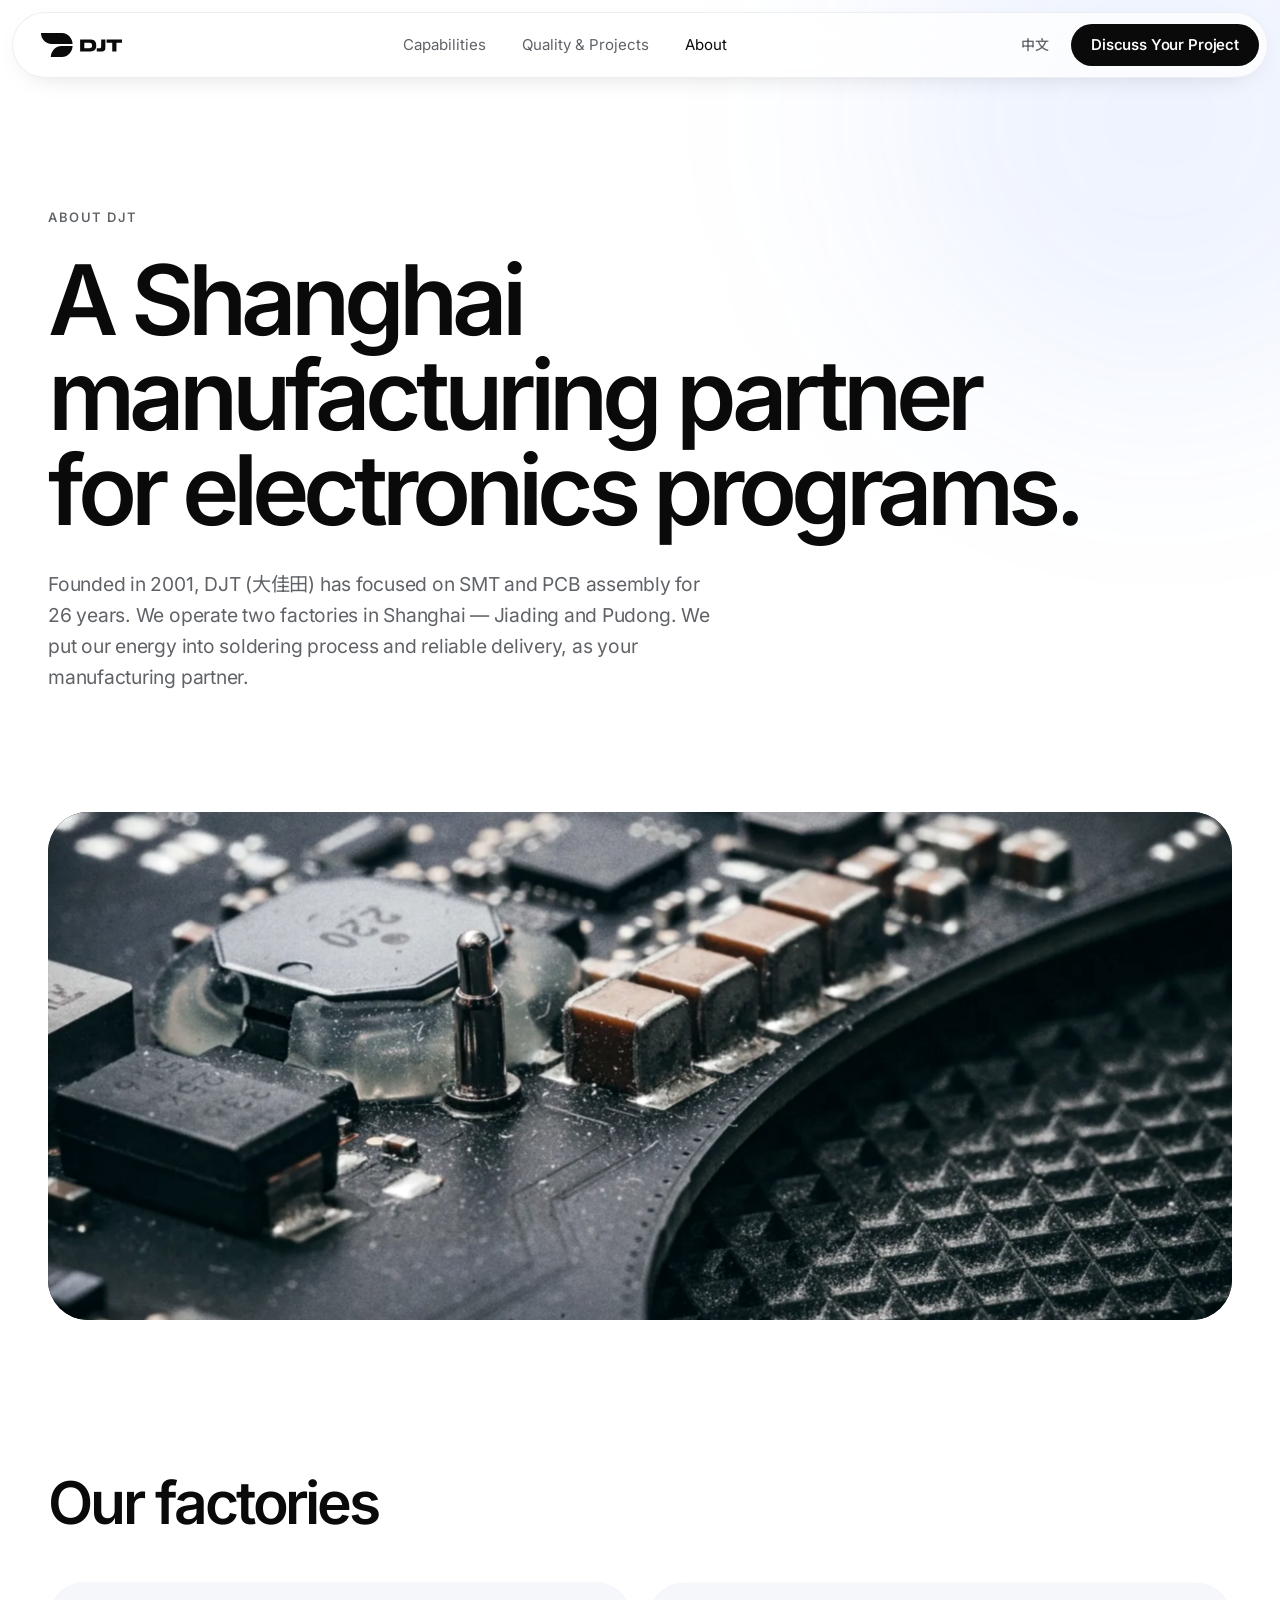
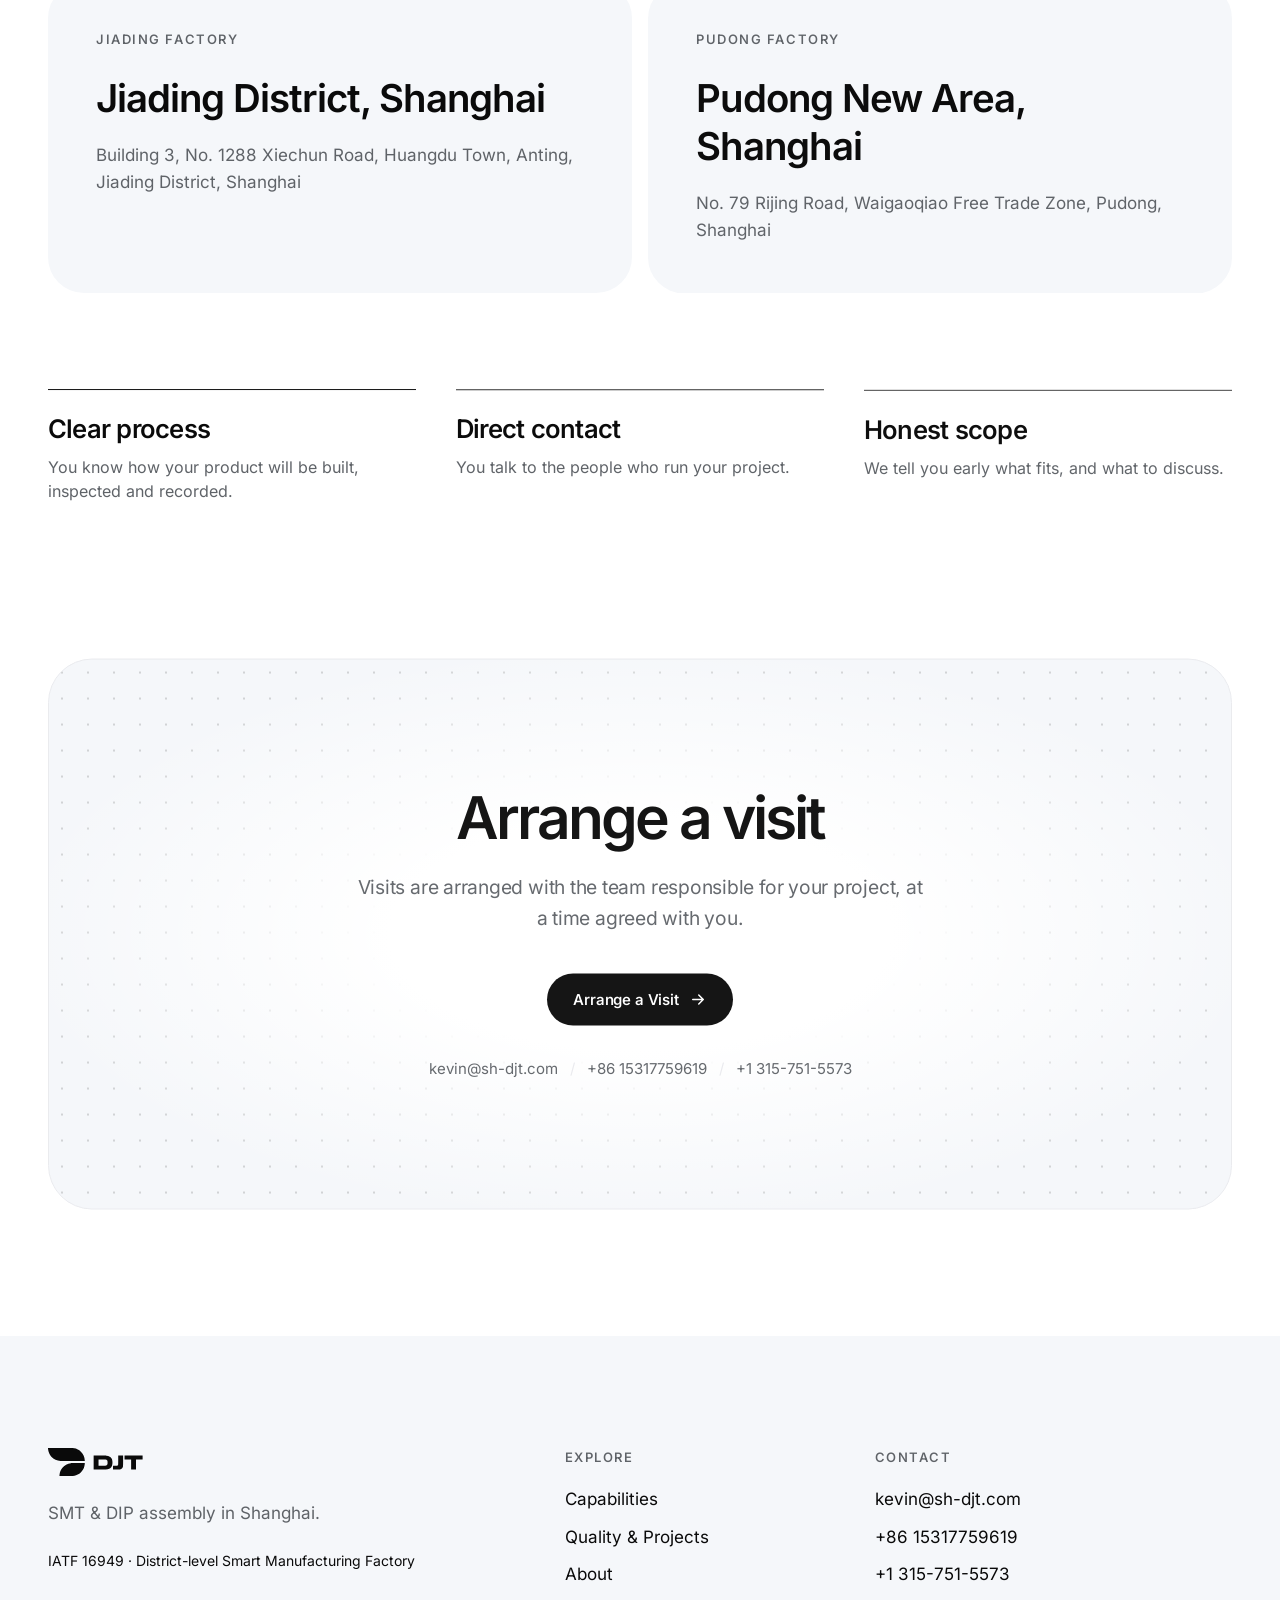
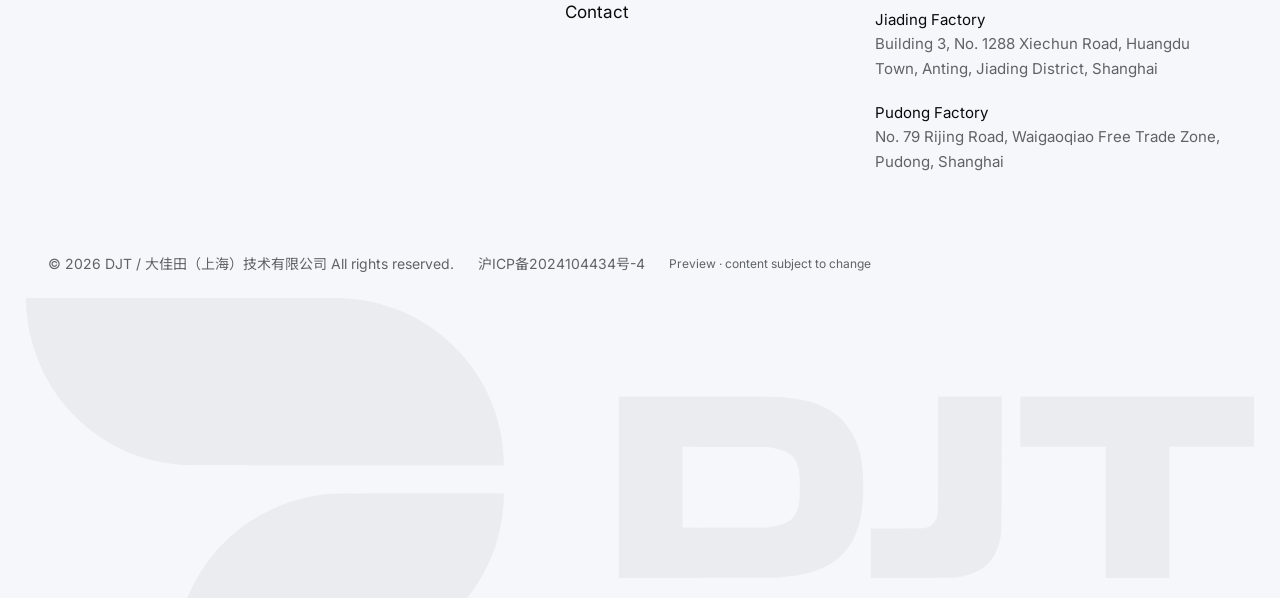
==== commit 370f7a40: "Deploy staging from djt-website 8f3661b" ====
--- a/about/index.html
+++ b/about/index.html
@@ -1,4 +1,4 @@
 <!DOCTYPE html><html lang="en"> <head><meta charset="utf-8"><meta name="viewport" content="width=device-width, initial-scale=1"><title>About DJT | Shanghai</title><meta name="description" content="DJT, SMT and PCB assembly in Shanghai. Our sites, our approach, and how to arrange a visit."><meta name="robots" content="noindex, nofollow"><link rel="canonical" href="https://djt-technology.github.io/about/"><link rel="alternate" hreflang="en" href="https://djt-technology.github.io/about/"><link rel="alternate" hreflang="zh-CN" href="https://djt-technology.github.io/zh/about/"><link rel="alternate" hreflang="x-default" href="https://djt-technology.github.io/about/"><meta property="og:title" content="About DJT | Shanghai"><meta property="og:description" content="DJT, SMT and PCB assembly in Shanghai. Our sites, our approach, and how to arrange a visit."><meta property="og:type" content="website"><meta property="og:url" content="https://djt-technology.github.io/about/"><meta name="theme-color" content="#ffffff"><link rel="icon" href="/favicon.svg" type="image/svg+xml"><script>
       // Motion is opt-in: only when the user has not asked for reduced motion.
       if (!matchMedia('(prefers-reduced-motion: reduce)').matches) document.documentElement.classList.add('motion');
-    </script><link rel="stylesheet" href="/_astro/_slug_.CxOFLsWy.css"></head> <body> <a href="#main" class="sr-only focus:not-sr-only focus:fixed focus:left-4 focus:top-4 focus:z-[60] focus:rounded-full focus:bg-white focus:px-4 focus:py-2">Skip to content</a> <header class="site fixed left-1/2 top-3 z-50 w-[min(1360px,calc(100%-24px))] rounded-full border border-line/80 bg-white/75 shadow-[0_8px_30px_-18px_rgb(0,0,0,0.25)] backdrop-blur-xl" style="translate:-50% 0"> <div class="flex h-14 items-center justify-between gap-4 pl-5 pr-2 md:h-16 md:pl-7"> <a href="/" aria-label="DJT" class="block shrink-0"><svg xmlns="http://www.w3.org/2000/svg" viewBox="0 0 5984 1771" fill="currentColor" class="h-5 w-auto md:h-6" role="img" aria-label="DJT"><path fill-rule="evenodd" d="M725 1752C725 1731 727 1701 731 1672C748 1523 807 1381 900 1264C1037 1091 1233 982 1450 957C1495 951 1470 952 1915 951L2327 951L2327 977C2326 991 2326 1005 2325 1007C2325 1009 2325 1017 2324 1024C2297 1344 2079 1622 1774 1727C1708 1749 1650 1761 1569 1769C1560 1770 1453 1770 1141 1771L725 1771L725 1752ZM2887 921L2887 480L3261 480C3631 480 3650 480 3688 483C3868 498 3972 556 4032 675C4064 740 4078 815 4078 920C4078 1044 4057 1134 4012 1204C3946 1304 3835 1352 3646 1362C3634 1363 3489 1363 3257 1363L2887 1363L2887 921ZM4114 1243L4114 1122L4244 1122L4374 1121L4382 1119C4411 1111 4430 1091 4438 1059C4442 1043 4442 1043 4442 757L4442 480L4597 480L4752 480L4752 803C4751 1103 4751 1128 4750 1141C4734 1268 4671 1337 4552 1357C4518 1363 4530 1362 4314 1363L4114 1363L4114 1243ZM5258 1044L5258 724L5051 724C4938 724 4844 724 4843 724C4842 724 4842 699 4842 602L4842 480L5413 480L5984 480L5984 602L5984 724L5780 724C5668 724 5576 724 5575 724C5574 725 5573 725 5571 725L5568 725L5568 1044L5568 1363L5413 1363L5258 1363L5258 1044ZM3596 1118C3599 1117 3606 1117 3612 1116C3664 1111 3707 1096 3729 1076C3747 1058 3760 1030 3765 994C3768 971 3769 911 3767 872C3763 785 3728 747 3638 731C3603 725 3604 725 3381 725L3197 724L3197 921C3197 1029 3197 1118 3198 1118C3199 1119 3587 1118 3596 1118ZM792 815C563 806 366 716 211 548C94 421 17 245 3 71C2 64 2 56 1 54C1 51 1 38 0 25L-0 0L769 0C1259 0 1544 0 1555 1C1980 25 2316 369 2327 792L2327 816L1563 816C1142 816 795 815 792 815Z"></path></svg></a> <nav class="hidden items-center gap-9 text-[15px] text-muted md:flex" aria-label="Main"> <a href="/capabilities/" class="transition-colors hover:text-ink">Capabilities</a><a href="/quality/" class="transition-colors hover:text-ink">Quality &amp; Projects</a><a href="/about/" class="transition-colors hover:text-ink text-ink">About</a> </nav> <div class="flex items-center gap-1.5 md:gap-2"> <a href="/zh/about/" hreflang="zh-CN" lang="zh-CN" title="切换到中文" class="rounded-full px-3.5 py-2 text-sm font-medium text-muted transition-colors hover:bg-soft hover:text-ink">中文</a> <a href="/contact/" class="btn hidden !px-5 !py-2.5 md:inline-flex">Discuss Your Project</a> <details class="group relative md:hidden"> <summary class="flex h-10 w-10 cursor-pointer list-none items-center justify-center rounded-full bg-ink text-white [&::-webkit-details-marker]:hidden" aria-label="Menu"> <svg width="18" height="18" viewBox="0 0 24 24" fill="none" stroke="currentColor" stroke-width="2" stroke-linecap="round"><path class="group-open:hidden" d="M4 8h16M4 16h16"></path><path class="hidden group-open:block" d="M6 6l12 12M18 6 6 18"></path></svg> </summary> <div class="absolute right-0 top-[calc(100%+12px)] w-[min(300px,calc(100vw-48px))] rounded-3xl border border-line bg-white p-3 shadow-2xl"> <a href="/capabilities/" class="block rounded-2xl px-4 py-3.5 text-[17px] font-medium hover:bg-soft">Capabilities</a><a href="/quality/" class="block rounded-2xl px-4 py-3.5 text-[17px] font-medium hover:bg-soft">Quality &amp; Projects</a><a href="/about/" class="block rounded-2xl px-4 py-3.5 text-[17px] font-medium hover:bg-soft">About</a><a href="/contact/" class="block rounded-2xl px-4 py-3.5 text-[17px] font-medium hover:bg-soft">Contact</a> </div> </details> </div> </div> </header> <main id="main"> <section class="relative overflow-hidden pb-6 pt-40 md:pt-52"> <div class="glow pointer-events-none absolute -right-40 -top-40 h-[560px] w-[560px] rounded-full bg-blue/8 blur-[110px]" aria-hidden="true"></div> <div class="wrap relative"> <p class="kicker rise" style="--i:0">About DJT</p> <h1 class="display rise mt-6 max-w-[11em]" style="--i:1">A Shanghai manufacturing partner for electronics programs.</h1> <p class="lead rise mt-8 max-w-2xl" style="--i:2">Founded in 2001, DJT (大佳田) has focused on SMT and PCB assembly for 26 years. We operate two factories in Shanghai — Jiading and Pudong. We put our energy into soldering process and reliable delivery, as your manufacturing partner.</p> </div> </section> <div class="wrap mt-16 md:mt-24" data-reveal> <figure class="photo aspect-[4/3] rounded-[40px] sm:aspect-[16/9] lg:aspect-[21/9]"> <img src="/_astro/macro.MWbk1FkZ_ZbzJy1.webp" srcset="/_astro/macro.MWbk1FkZ_1HTi1N.webp 800w, /_astro/macro.MWbk1FkZ_1d5FGL.webp 1280w, /_astro/macro.MWbk1FkZ_ZeBVcn.webp 1920w" alt sizes="(min-width: 1024px) 1360px, 100vw" data-parallax loading="lazy" decoding="async" fetchpriority="auto" width="2000" height="1333" class="absolute inset-0">  </figure> </div> <section class="section"> <div class="wrap"> <h2 class="h2" data-reveal>Our factories</h2> <div class="mt-12 grid gap-4 md:grid-cols-2"> <div class="rounded-[36px] bg-soft p-9 md:p-12" data-reveal> <p class="kicker">Jiading Factory</p> <p class="mt-6 text-[clamp(26px,3vw,42px)] font-semibold leading-tight tracking-tight">Jiading District, Shanghai</p> <p class="mt-5 text-[17px] leading-relaxed text-muted">Building 3, No. 1288 Xiechun Road, Huangdu Town, Anting, Jiading District, Shanghai</p> </div><div class="rounded-[36px] bg-soft p-9 md:p-12" data-reveal> <p class="kicker">Pudong Factory</p> <p class="mt-6 text-[clamp(26px,3vw,42px)] font-semibold leading-tight tracking-tight">Pudong New Area, Shanghai</p> <p class="mt-5 text-[17px] leading-relaxed text-muted">No. 79 Rijing Road, Waigaoqiao Free Trade Zone, Pudong, Shanghai</p> </div> </div> <ul class="mt-24 grid gap-10 md:grid-cols-3"> <li class="border-t border-ink pt-6" data-reveal><h3 class="h3">Clear process</h3><p class="mt-3 text-muted">You know how your product will be built, inspected and recorded.</p></li><li class="border-t border-ink pt-6" data-reveal><h3 class="h3">Direct contact</h3><p class="mt-3 text-muted">You talk to the people who run your project.</p></li><li class="border-t border-ink pt-6" data-reveal><h3 class="h3">Honest scope</h3><p class="mt-3 text-muted">We tell you early what fits, and what to discuss.</p></li> </ul> </div> </section> <section class="wrap pb-24 md:pb-32"> <div class="dots relative overflow-hidden rounded-[44px] border border-line bg-soft px-6 py-20 text-center md:py-32" data-reveal> <div class="pointer-events-none absolute inset-0 bg-[radial-gradient(ellipse_at_center,#fff_30%,transparent_75%)]" aria-hidden="true"></div> <div class="relative"> <h2 class="h2 mx-auto max-w-[18ch]">Arrange a visit</h2> <p class="lead mx-auto mt-6 max-w-xl">Visits are arranged with the team responsible for your project, at a time agreed with you.</p> <div class="mt-10 flex flex-wrap items-center justify-center gap-3"> <a href="/contact/" class="btn">Arrange a Visit<svg width="18" height="18" viewBox="0 0 24 24" fill="none" stroke="currentColor" stroke-width="2" stroke-linecap="round" stroke-linejoin="round" aria-hidden="true"><path d="M5 12h14m-6-6 6 6-6 6"></path></svg></a> </div> <p class="mt-8 flex flex-col items-center justify-center gap-2 text-[15px] text-muted sm:flex-row sm:flex-wrap sm:gap-x-0 sm:gap-y-1"> <a class="hover:text-ink" href="mailto:kevin@sh-djt.com">kevin@sh-djt.com</a> <span class="contents"> <span class="mx-3 hidden text-line sm:inline" aria-hidden="true">/</span> <a class="hover:text-ink" href="tel:+8615317759619">+86 15317759619</a> </span><span class="contents"> <span class="mx-3 hidden text-line sm:inline" aria-hidden="true">/</span> <a class="hover:text-ink" href="tel:+1315-751-5573">+1 315-751-5573</a> </span> </p> </div> </div> </section> </main> <footer class="relative overflow-hidden bg-soft"> <div class="wrap pt-20 md:pt-28"> <div class="grid gap-14 md:grid-cols-12"> <div class="md:col-span-5"> <svg xmlns="http://www.w3.org/2000/svg" viewBox="0 0 5984 1771" fill="currentColor" class="h-7 w-auto" role="img" aria-label="DJT"><path fill-rule="evenodd" d="M725 1752C725 1731 727 1701 731 1672C748 1523 807 1381 900 1264C1037 1091 1233 982 1450 957C1495 951 1470 952 1915 951L2327 951L2327 977C2326 991 2326 1005 2325 1007C2325 1009 2325 1017 2324 1024C2297 1344 2079 1622 1774 1727C1708 1749 1650 1761 1569 1769C1560 1770 1453 1770 1141 1771L725 1771L725 1752ZM2887 921L2887 480L3261 480C3631 480 3650 480 3688 483C3868 498 3972 556 4032 675C4064 740 4078 815 4078 920C4078 1044 4057 1134 4012 1204C3946 1304 3835 1352 3646 1362C3634 1363 3489 1363 3257 1363L2887 1363L2887 921ZM4114 1243L4114 1122L4244 1122L4374 1121L4382 1119C4411 1111 4430 1091 4438 1059C4442 1043 4442 1043 4442 757L4442 480L4597 480L4752 480L4752 803C4751 1103 4751 1128 4750 1141C4734 1268 4671 1337 4552 1357C4518 1363 4530 1362 4314 1363L4114 1363L4114 1243ZM5258 1044L5258 724L5051 724C4938 724 4844 724 4843 724C4842 724 4842 699 4842 602L4842 480L5413 480L5984 480L5984 602L5984 724L5780 724C5668 724 5576 724 5575 724C5574 725 5573 725 5571 725L5568 725L5568 1044L5568 1363L5413 1363L5258 1363L5258 1044ZM3596 1118C3599 1117 3606 1117 3612 1116C3664 1111 3707 1096 3729 1076C3747 1058 3760 1030 3765 994C3768 971 3769 911 3767 872C3763 785 3728 747 3638 731C3603 725 3604 725 3381 725L3197 724L3197 921C3197 1029 3197 1118 3198 1118C3199 1119 3587 1118 3596 1118ZM792 815C563 806 366 716 211 548C94 421 17 245 3 71C2 64 2 56 1 54C1 51 1 38 0 25L-0 0L769 0C1259 0 1544 0 1555 1C1980 25 2316 369 2327 792L2327 816L1563 816C1142 816 795 815 792 815Z"></path></svg> <p class="mt-6 max-w-sm text-[17px] leading-relaxed text-muted">SMT &amp; DIP assembly in Shanghai.</p> <p class="mt-6 text-sm text-ink">IATF 16949 · District-level Smart Manufacturing Factory</p> </div> <nav class="md:col-span-3" aria-label="Footer"> <p class="kicker mb-5 !text-muted">Explore</p> <ul class="space-y-3 text-[17px]"> <li><a href="/capabilities/" class="transition-colors hover:text-blue">Capabilities</a></li><li><a href="/quality/" class="transition-colors hover:text-blue">Quality &amp; Projects</a></li><li><a href="/about/" class="transition-colors hover:text-blue">About</a></li><li><a href="/contact/" class="transition-colors hover:text-blue">Contact</a></li> </ul> </nav> <div class="md:col-span-4"> <p class="kicker mb-5 !text-muted">Contact</p> <ul class="space-y-3 text-[17px]"> <li><a href="mailto:kevin@sh-djt.com" class="transition-colors hover:text-blue">kevin@sh-djt.com</a></li> <li><a href="tel:+8615317759619" class="transition-colors hover:text-blue">+86 15317759619</a></li><li><a href="tel:+1315-751-5573" class="transition-colors hover:text-blue">+1 315-751-5573</a></li> <li class="pt-2 text-[15px] leading-relaxed text-muted"><span class="text-ink">Jiading Factory</span><br>Building 3, No. 1288 Xiechun Road, Huangdu Town, Anting, Jiading District, Shanghai</li><li class="pt-2 text-[15px] leading-relaxed text-muted"><span class="text-ink">Pudong Factory</span><br>No. 79 Rijing Road, Waigaoqiao Free Trade Zone, Pudong, Shanghai</li> </ul> </div> </div> <div class="mt-20 flex flex-col gap-2 pb-6 text-sm text-muted sm:flex-row sm:flex-wrap sm:items-center sm:gap-x-6 sm:gap-y-2"> <p> © 2026 DJT / 大佳田（上海）技术有限公司  All rights reserved. </p> <p> <a href="https://beian.miit.gov.cn/" target="_blank" rel="noopener noreferrer" class="transition-colors hover:text-blue">沪ICP备2024104434号-4</a> </p> <p class="text-xs">Preview · content subject to change</p> </div> </div> <div class="pointer-events-none select-none mt-0 -mb-[5vw] px-[2vw] text-ink/[0.045]" aria-hidden="true"><svg xmlns="http://www.w3.org/2000/svg" viewBox="0 0 5984 1771" fill="currentColor" class="h-auto w-full" role="img" aria-label="DJT"><path fill-rule="evenodd" d="M725 1752C725 1731 727 1701 731 1672C748 1523 807 1381 900 1264C1037 1091 1233 982 1450 957C1495 951 1470 952 1915 951L2327 951L2327 977C2326 991 2326 1005 2325 1007C2325 1009 2325 1017 2324 1024C2297 1344 2079 1622 1774 1727C1708 1749 1650 1761 1569 1769C1560 1770 1453 1770 1141 1771L725 1771L725 1752ZM2887 921L2887 480L3261 480C3631 480 3650 480 3688 483C3868 498 3972 556 4032 675C4064 740 4078 815 4078 920C4078 1044 4057 1134 4012 1204C3946 1304 3835 1352 3646 1362C3634 1363 3489 1363 3257 1363L2887 1363L2887 921ZM4114 1243L4114 1122L4244 1122L4374 1121L4382 1119C4411 1111 4430 1091 4438 1059C4442 1043 4442 1043 4442 757L4442 480L4597 480L4752 480L4752 803C4751 1103 4751 1128 4750 1141C4734 1268 4671 1337 4552 1357C4518 1363 4530 1362 4314 1363L4114 1363L4114 1243ZM5258 1044L5258 724L5051 724C4938 724 4844 724 4843 724C4842 724 4842 699 4842 602L4842 480L5413 480L5984 480L5984 602L5984 724L5780 724C5668 724 5576 724 5575 724C5574 725 5573 725 5571 725L5568 725L5568 1044L5568 1363L5413 1363L5258 1363L5258 1044ZM3596 1118C3599 1117 3606 1117 3612 1116C3664 1111 3707 1096 3729 1076C3747 1058 3760 1030 3765 994C3768 971 3769 911 3767 872C3763 785 3728 747 3638 731C3603 725 3604 725 3381 725L3197 724L3197 921C3197 1029 3197 1118 3198 1118C3199 1119 3587 1118 3596 1118ZM792 815C563 806 366 716 211 548C94 421 17 245 3 71C2 64 2 56 1 54C1 51 1 38 0 25L-0 0L769 0C1259 0 1544 0 1555 1C1980 25 2316 369 2327 792L2327 816L1563 816C1142 816 795 815 792 815Z"></path></svg></div> </footer> <script type="module" src="/_astro/Base.astro_astro_type_script_index_0_lang.Df6E1egy.js"></script> </body> </html>+    </script><link rel="stylesheet" href="/_astro/_slug_.Df1zEVz1.css"></head> <body> <a href="#main" class="sr-only focus:not-sr-only focus:fixed focus:left-4 focus:top-4 focus:z-[60] focus:rounded-full focus:bg-white focus:px-4 focus:py-2">Skip to content</a> <header class="site fixed left-1/2 top-3 z-50 w-[min(1360px,calc(100%-24px))] rounded-full border border-line/80 bg-white/75 shadow-[0_8px_30px_-18px_rgb(0,0,0,0.25)] backdrop-blur-xl" style="translate:-50% 0"> <div class="flex h-14 items-center justify-between gap-4 pl-5 pr-2 md:h-16 md:pl-7"> <a href="/" aria-label="DJT" class="block shrink-0"><svg xmlns="http://www.w3.org/2000/svg" viewBox="0 0 5984 1771" fill="currentColor" class="h-5 w-auto md:h-6" role="img" aria-label="DJT"><path fill-rule="evenodd" d="M725 1752C725 1731 727 1701 731 1672C748 1523 807 1381 900 1264C1037 1091 1233 982 1450 957C1495 951 1470 952 1915 951L2327 951L2327 977C2326 991 2326 1005 2325 1007C2325 1009 2325 1017 2324 1024C2297 1344 2079 1622 1774 1727C1708 1749 1650 1761 1569 1769C1560 1770 1453 1770 1141 1771L725 1771L725 1752ZM2887 921L2887 480L3261 480C3631 480 3650 480 3688 483C3868 498 3972 556 4032 675C4064 740 4078 815 4078 920C4078 1044 4057 1134 4012 1204C3946 1304 3835 1352 3646 1362C3634 1363 3489 1363 3257 1363L2887 1363L2887 921ZM4114 1243L4114 1122L4244 1122L4374 1121L4382 1119C4411 1111 4430 1091 4438 1059C4442 1043 4442 1043 4442 757L4442 480L4597 480L4752 480L4752 803C4751 1103 4751 1128 4750 1141C4734 1268 4671 1337 4552 1357C4518 1363 4530 1362 4314 1363L4114 1363L4114 1243ZM5258 1044L5258 724L5051 724C4938 724 4844 724 4843 724C4842 724 4842 699 4842 602L4842 480L5413 480L5984 480L5984 602L5984 724L5780 724C5668 724 5576 724 5575 724C5574 725 5573 725 5571 725L5568 725L5568 1044L5568 1363L5413 1363L5258 1363L5258 1044ZM3596 1118C3599 1117 3606 1117 3612 1116C3664 1111 3707 1096 3729 1076C3747 1058 3760 1030 3765 994C3768 971 3769 911 3767 872C3763 785 3728 747 3638 731C3603 725 3604 725 3381 725L3197 724L3197 921C3197 1029 3197 1118 3198 1118C3199 1119 3587 1118 3596 1118ZM792 815C563 806 366 716 211 548C94 421 17 245 3 71C2 64 2 56 1 54C1 51 1 38 0 25L-0 0L769 0C1259 0 1544 0 1555 1C1980 25 2316 369 2327 792L2327 816L1563 816C1142 816 795 815 792 815Z"></path></svg></a> <nav class="hidden items-center gap-9 text-[15px] text-muted md:flex" aria-label="Main"> <a href="/capabilities/" class="transition-colors hover:text-ink">Capabilities</a><a href="/quality/" class="transition-colors hover:text-ink">Quality &amp; Projects</a><a href="/about/" class="transition-colors hover:text-ink text-ink">About</a> </nav> <div class="flex items-center gap-1.5 md:gap-2"> <a href="/zh/about/" hreflang="zh-CN" lang="zh-CN" title="切换到中文" class="rounded-full px-3.5 py-2 text-sm font-medium text-muted transition-colors hover:bg-soft hover:text-ink">中文</a> <a href="/contact/" class="btn hidden !px-5 !py-2.5 md:inline-flex">Discuss Your Project</a> <details class="group relative md:hidden"> <summary class="flex h-10 w-10 cursor-pointer list-none items-center justify-center rounded-full bg-ink text-white [&::-webkit-details-marker]:hidden" aria-label="Menu"> <svg width="18" height="18" viewBox="0 0 24 24" fill="none" stroke="currentColor" stroke-width="2" stroke-linecap="round"><path class="group-open:hidden" d="M4 8h16M4 16h16"></path><path class="hidden group-open:block" d="M6 6l12 12M18 6 6 18"></path></svg> </summary> <div class="absolute right-0 top-[calc(100%+12px)] w-[min(300px,calc(100vw-48px))] rounded-3xl border border-line bg-white p-3 shadow-2xl"> <a href="/capabilities/" class="block rounded-2xl px-4 py-3.5 text-[17px] font-medium hover:bg-soft">Capabilities</a><a href="/quality/" class="block rounded-2xl px-4 py-3.5 text-[17px] font-medium hover:bg-soft">Quality &amp; Projects</a><a href="/about/" class="block rounded-2xl px-4 py-3.5 text-[17px] font-medium hover:bg-soft">About</a><a href="/contact/" class="block rounded-2xl px-4 py-3.5 text-[17px] font-medium hover:bg-soft">Contact</a> </div> </details> </div> </div> </header> <main id="main"> <section class="relative overflow-hidden pb-6 pt-40 md:pt-52"> <div class="glow pointer-events-none absolute -right-40 -top-40 h-[560px] w-[560px] rounded-full bg-blue/8 blur-[110px]" aria-hidden="true"></div> <div class="wrap relative"> <p class="kicker rise" style="--i:0">About DJT</p> <h1 class="display rise mt-6 max-w-[11em]" style="--i:1">A Shanghai manufacturing partner for electronics programs.</h1> <p class="lead rise mt-8 max-w-2xl" style="--i:2">Founded in 2001, DJT (大佳田) has focused on SMT and PCB assembly for 26 years. We operate two factories in Shanghai — Jiading and Pudong. We put our energy into soldering process and reliable delivery, as your manufacturing partner.</p> </div> </section> <div class="wrap mt-16 md:mt-24" data-reveal> <figure class="photo aspect-[4/3] rounded-[40px] sm:aspect-[16/9] lg:aspect-[21/9]"> <img src="/_astro/macro.MWbk1FkZ_ZbzJy1.webp" srcset="/_astro/macro.MWbk1FkZ_1HTi1N.webp 800w, /_astro/macro.MWbk1FkZ_1d5FGL.webp 1280w, /_astro/macro.MWbk1FkZ_ZeBVcn.webp 1920w" alt sizes="(min-width: 1024px) 1360px, 100vw" data-parallax loading="lazy" decoding="async" fetchpriority="auto" width="2000" height="1333" class="absolute inset-0">  </figure> </div> <section class="section"> <div class="wrap"> <h2 class="h2" data-reveal>Our factories</h2> <div class="mt-12 grid gap-4 md:grid-cols-2"> <div class="rounded-[36px] bg-soft p-9 md:p-12" data-reveal> <p class="kicker">Jiading Factory</p> <p class="mt-6 text-[clamp(26px,3vw,42px)] font-semibold leading-tight tracking-tight">Jiading District, Shanghai</p> <p class="mt-5 text-[17px] leading-relaxed text-muted">Building 3, No. 1288 Xiechun Road, Huangdu Town, Anting, Jiading District, Shanghai</p> </div><div class="rounded-[36px] bg-soft p-9 md:p-12" data-reveal> <p class="kicker">Pudong Factory</p> <p class="mt-6 text-[clamp(26px,3vw,42px)] font-semibold leading-tight tracking-tight">Pudong New Area, Shanghai</p> <p class="mt-5 text-[17px] leading-relaxed text-muted">No. 79 Rijing Road, Waigaoqiao Free Trade Zone, Pudong, Shanghai</p> </div> </div> <ul class="mt-24 grid gap-10 md:grid-cols-3"> <li class="border-t border-ink pt-6" data-reveal><h3 class="h3">Clear process</h3><p class="mt-3 text-muted">You know how your product will be built, inspected and recorded.</p></li><li class="border-t border-ink pt-6" data-reveal><h3 class="h3">Direct contact</h3><p class="mt-3 text-muted">You talk to the people who run your project.</p></li><li class="border-t border-ink pt-6" data-reveal><h3 class="h3">Honest scope</h3><p class="mt-3 text-muted">We tell you early what fits, and what to discuss.</p></li> </ul> </div> </section> <section class="wrap pb-24 md:pb-32"> <div class="dots relative overflow-hidden rounded-[44px] border border-line bg-soft px-6 py-20 text-center md:py-32" data-reveal> <div class="pointer-events-none absolute inset-0 bg-[radial-gradient(ellipse_at_center,#fff_30%,transparent_75%)]" aria-hidden="true"></div> <div class="relative"> <h2 class="h2 mx-auto max-w-[18ch]">Arrange a visit</h2> <p class="lead mx-auto mt-6 max-w-xl">Visits are arranged with the team responsible for your project, at a time agreed with you.</p> <div class="mt-10 flex flex-wrap items-center justify-center gap-3"> <a href="/contact/" class="btn">Arrange a Visit<svg width="18" height="18" viewBox="0 0 24 24" fill="none" stroke="currentColor" stroke-width="2" stroke-linecap="round" stroke-linejoin="round" aria-hidden="true"><path d="M5 12h14m-6-6 6 6-6 6"></path></svg></a> </div> <p class="mt-8 flex flex-col items-center justify-center gap-2 text-[15px] text-muted sm:flex-row sm:flex-wrap sm:gap-x-0 sm:gap-y-1"> <a class="hover:text-ink" href="mailto:kevin@sh-djt.com">kevin@sh-djt.com</a> <span class="contents"> <span class="mx-3 hidden text-line sm:inline" aria-hidden="true">/</span> <a class="hover:text-ink" href="tel:+8615317759619">+86 15317759619</a> </span><span class="contents"> <span class="mx-3 hidden text-line sm:inline" aria-hidden="true">/</span> <a class="hover:text-ink" href="tel:+1315-751-5573">+1 315-751-5573</a> </span> </p> </div> </div> </section> </main> <footer class="relative overflow-hidden bg-soft"> <div class="wrap pt-20 md:pt-28"> <div class="grid gap-14 md:grid-cols-12"> <div class="md:col-span-5"> <svg xmlns="http://www.w3.org/2000/svg" viewBox="0 0 5984 1771" fill="currentColor" class="h-7 w-auto" role="img" aria-label="DJT"><path fill-rule="evenodd" d="M725 1752C725 1731 727 1701 731 1672C748 1523 807 1381 900 1264C1037 1091 1233 982 1450 957C1495 951 1470 952 1915 951L2327 951L2327 977C2326 991 2326 1005 2325 1007C2325 1009 2325 1017 2324 1024C2297 1344 2079 1622 1774 1727C1708 1749 1650 1761 1569 1769C1560 1770 1453 1770 1141 1771L725 1771L725 1752ZM2887 921L2887 480L3261 480C3631 480 3650 480 3688 483C3868 498 3972 556 4032 675C4064 740 4078 815 4078 920C4078 1044 4057 1134 4012 1204C3946 1304 3835 1352 3646 1362C3634 1363 3489 1363 3257 1363L2887 1363L2887 921ZM4114 1243L4114 1122L4244 1122L4374 1121L4382 1119C4411 1111 4430 1091 4438 1059C4442 1043 4442 1043 4442 757L4442 480L4597 480L4752 480L4752 803C4751 1103 4751 1128 4750 1141C4734 1268 4671 1337 4552 1357C4518 1363 4530 1362 4314 1363L4114 1363L4114 1243ZM5258 1044L5258 724L5051 724C4938 724 4844 724 4843 724C4842 724 4842 699 4842 602L4842 480L5413 480L5984 480L5984 602L5984 724L5780 724C5668 724 5576 724 5575 724C5574 725 5573 725 5571 725L5568 725L5568 1044L5568 1363L5413 1363L5258 1363L5258 1044ZM3596 1118C3599 1117 3606 1117 3612 1116C3664 1111 3707 1096 3729 1076C3747 1058 3760 1030 3765 994C3768 971 3769 911 3767 872C3763 785 3728 747 3638 731C3603 725 3604 725 3381 725L3197 724L3197 921C3197 1029 3197 1118 3198 1118C3199 1119 3587 1118 3596 1118ZM792 815C563 806 366 716 211 548C94 421 17 245 3 71C2 64 2 56 1 54C1 51 1 38 0 25L-0 0L769 0C1259 0 1544 0 1555 1C1980 25 2316 369 2327 792L2327 816L1563 816C1142 816 795 815 792 815Z"></path></svg> <p class="mt-6 max-w-sm text-[17px] leading-relaxed text-muted">SMT &amp; DIP assembly in Shanghai.</p> <p class="mt-6 text-sm text-ink">IATF 16949 · District-level Smart Manufacturing Factory</p> </div> <nav class="md:col-span-3" aria-label="Footer"> <p class="kicker mb-5 !text-muted">Explore</p> <ul class="space-y-3 text-[17px]"> <li><a href="/capabilities/" class="transition-colors hover:text-blue">Capabilities</a></li><li><a href="/quality/" class="transition-colors hover:text-blue">Quality &amp; Projects</a></li><li><a href="/about/" class="transition-colors hover:text-blue">About</a></li><li><a href="/contact/" class="transition-colors hover:text-blue">Contact</a></li> </ul> </nav> <div class="md:col-span-4"> <p class="kicker mb-5 !text-muted">Contact</p> <ul class="space-y-3 text-[17px]"> <li><a href="mailto:kevin@sh-djt.com" class="transition-colors hover:text-blue">kevin@sh-djt.com</a></li> <li><a href="tel:+8615317759619" class="transition-colors hover:text-blue">+86 15317759619</a></li><li><a href="tel:+1315-751-5573" class="transition-colors hover:text-blue">+1 315-751-5573</a></li> <li class="pt-2 text-[15px] leading-relaxed text-muted"><span class="text-ink">Jiading Factory</span><br>Building 3, No. 1288 Xiechun Road, Huangdu Town, Anting, Jiading District, Shanghai</li><li class="pt-2 text-[15px] leading-relaxed text-muted"><span class="text-ink">Pudong Factory</span><br>No. 79 Rijing Road, Waigaoqiao Free Trade Zone, Pudong, Shanghai</li> </ul> </div> </div> <div class="mt-20 flex flex-col gap-2 pb-6 text-sm text-muted sm:flex-row sm:flex-wrap sm:items-center sm:gap-x-6 sm:gap-y-2"> <p> © 2026 DJT / 大佳田（上海）技术有限公司  All rights reserved. </p> <p> <a href="https://beian.miit.gov.cn/" target="_blank" rel="noopener noreferrer" class="transition-colors hover:text-blue">沪ICP备2024104434号-4</a> </p> <p class="text-xs">Preview · content subject to change</p> </div> </div> <div class="pointer-events-none select-none mt-0 -mb-[5vw] px-[2vw] text-ink/[0.045]" aria-hidden="true"><svg xmlns="http://www.w3.org/2000/svg" viewBox="0 0 5984 1771" fill="currentColor" class="h-auto w-full" role="img" aria-label="DJT"><path fill-rule="evenodd" d="M725 1752C725 1731 727 1701 731 1672C748 1523 807 1381 900 1264C1037 1091 1233 982 1450 957C1495 951 1470 952 1915 951L2327 951L2327 977C2326 991 2326 1005 2325 1007C2325 1009 2325 1017 2324 1024C2297 1344 2079 1622 1774 1727C1708 1749 1650 1761 1569 1769C1560 1770 1453 1770 1141 1771L725 1771L725 1752ZM2887 921L2887 480L3261 480C3631 480 3650 480 3688 483C3868 498 3972 556 4032 675C4064 740 4078 815 4078 920C4078 1044 4057 1134 4012 1204C3946 1304 3835 1352 3646 1362C3634 1363 3489 1363 3257 1363L2887 1363L2887 921ZM4114 1243L4114 1122L4244 1122L4374 1121L4382 1119C4411 1111 4430 1091 4438 1059C4442 1043 4442 1043 4442 757L4442 480L4597 480L4752 480L4752 803C4751 1103 4751 1128 4750 1141C4734 1268 4671 1337 4552 1357C4518 1363 4530 1362 4314 1363L4114 1363L4114 1243ZM5258 1044L5258 724L5051 724C4938 724 4844 724 4843 724C4842 724 4842 699 4842 602L4842 480L5413 480L5984 480L5984 602L5984 724L5780 724C5668 724 5576 724 5575 724C5574 725 5573 725 5571 725L5568 725L5568 1044L5568 1363L5413 1363L5258 1363L5258 1044ZM3596 1118C3599 1117 3606 1117 3612 1116C3664 1111 3707 1096 3729 1076C3747 1058 3760 1030 3765 994C3768 971 3769 911 3767 872C3763 785 3728 747 3638 731C3603 725 3604 725 3381 725L3197 724L3197 921C3197 1029 3197 1118 3198 1118C3199 1119 3587 1118 3596 1118ZM792 815C563 806 366 716 211 548C94 421 17 245 3 71C2 64 2 56 1 54C1 51 1 38 0 25L-0 0L769 0C1259 0 1544 0 1555 1C1980 25 2316 369 2327 792L2327 816L1563 816C1142 816 795 815 792 815Z"></path></svg></div> </footer> <script type="module" src="/_astro/Base.astro_astro_type_script_index_0_lang.DzfnYIdk.js"></script> </body> </html>
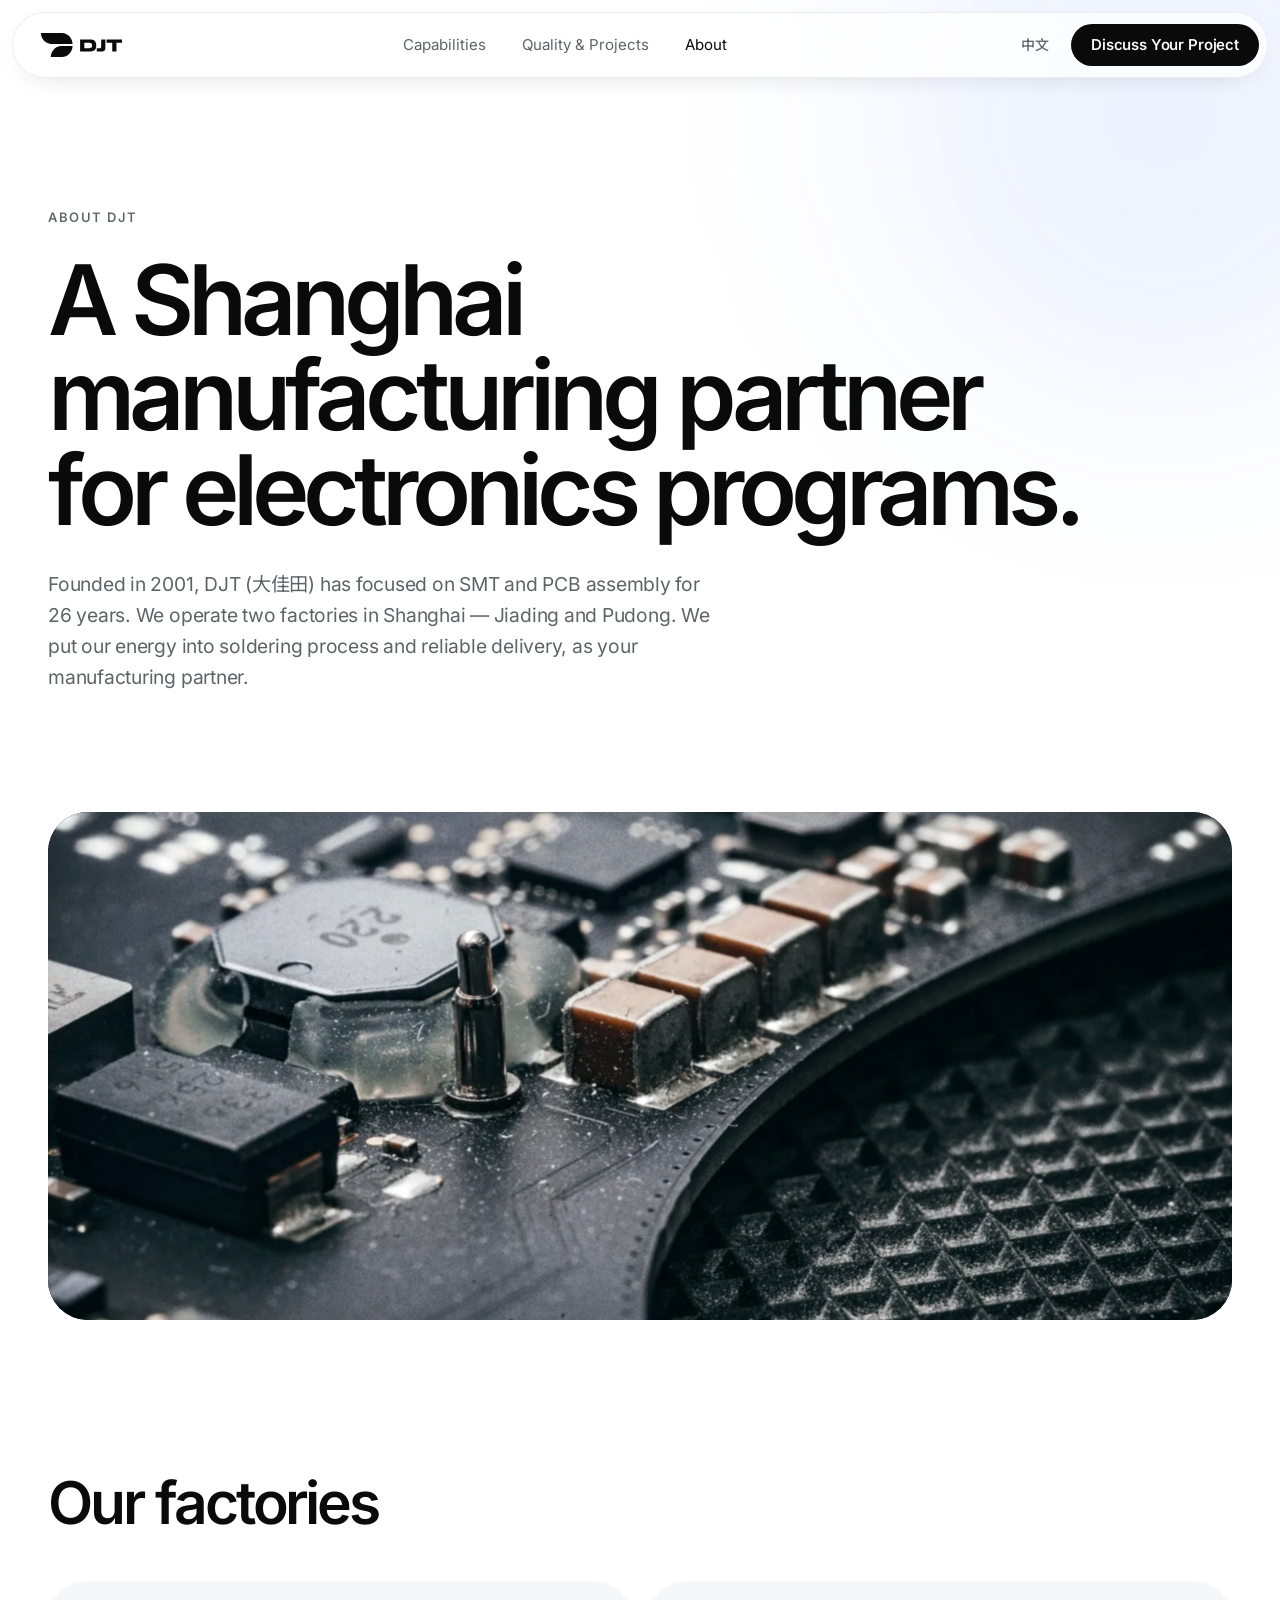
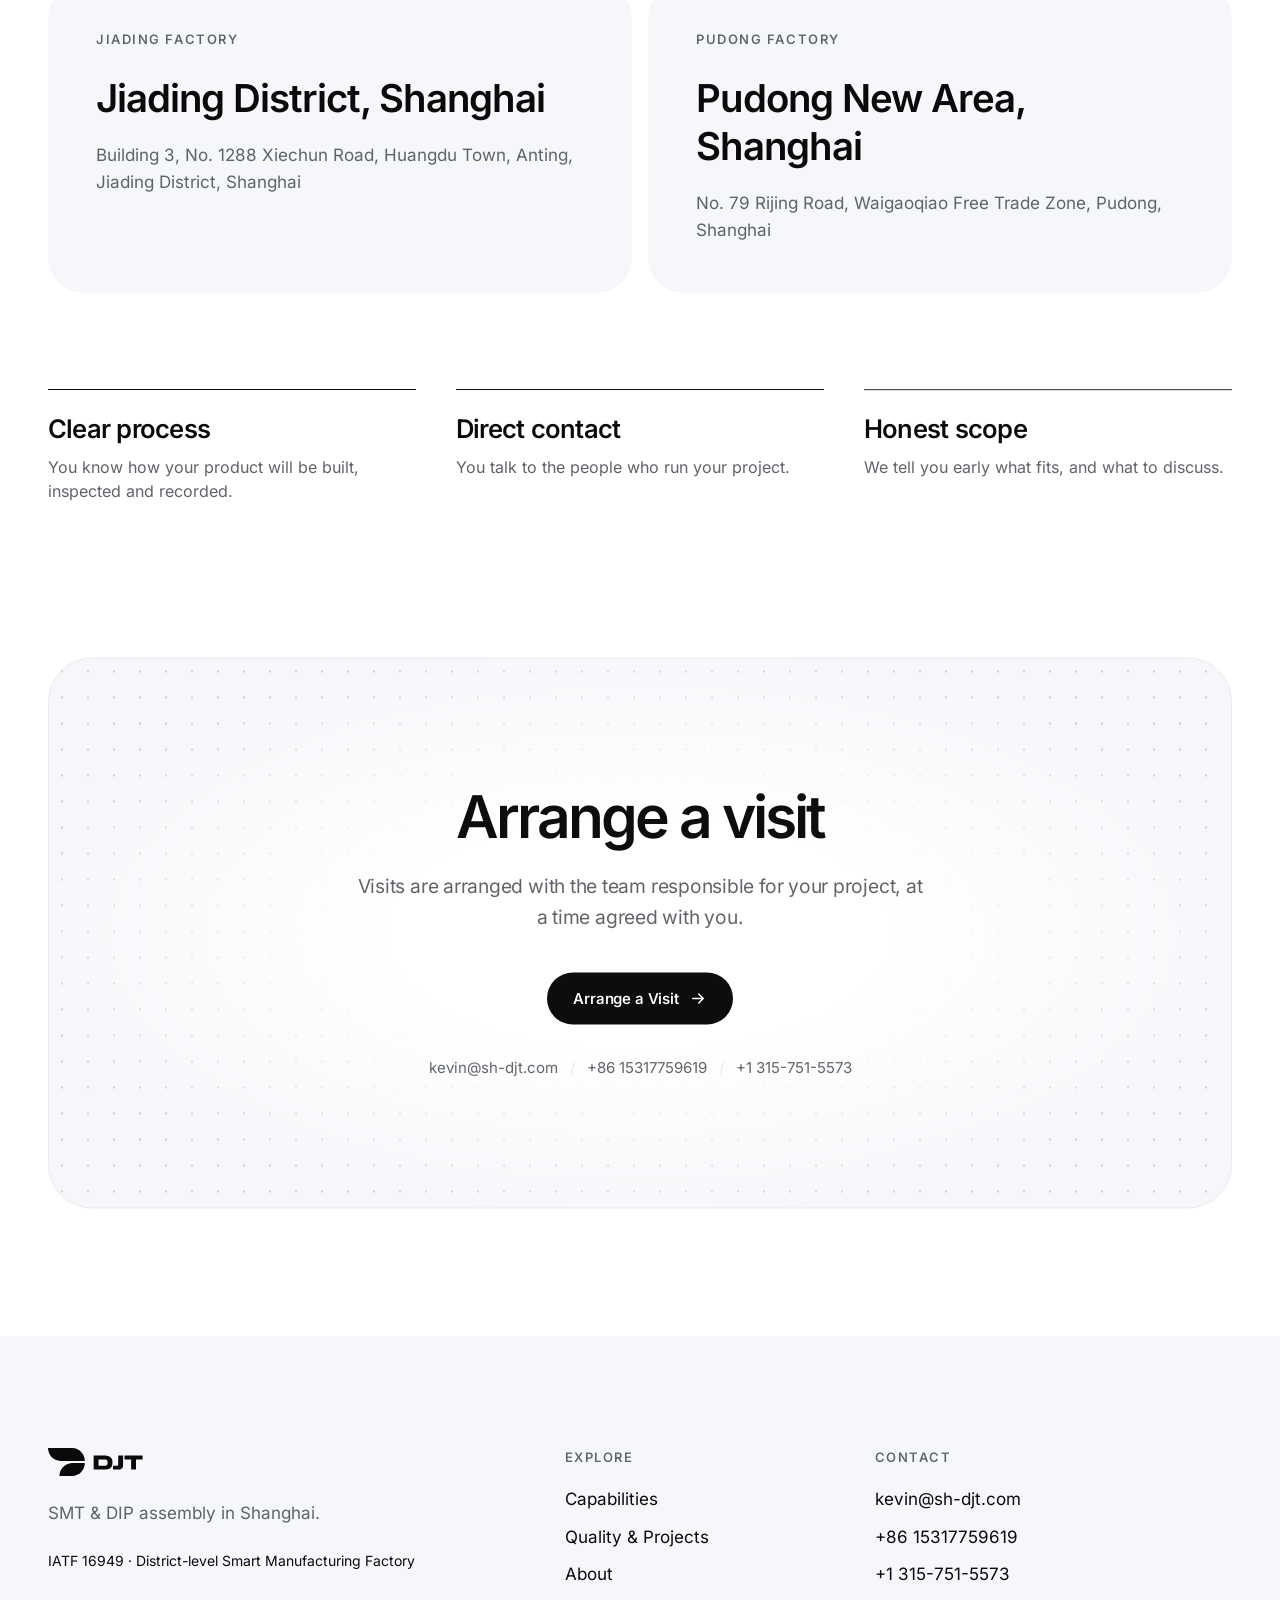
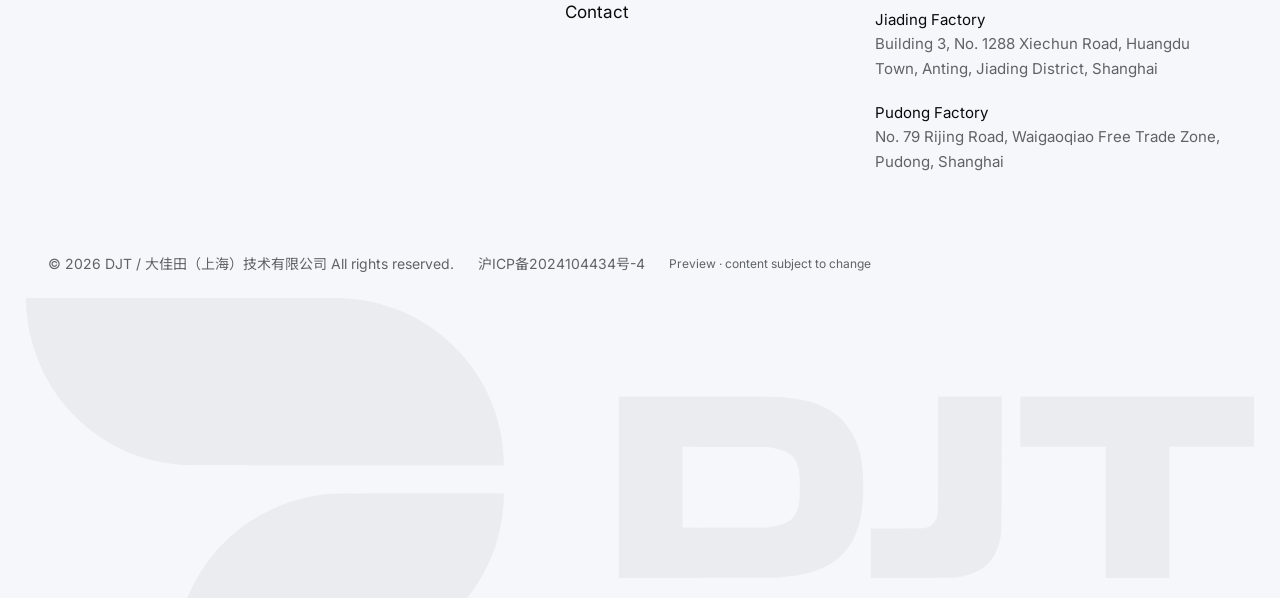
==== commit 04b8cf62: "Deploy staging from djt-website 7e0979c" ====
--- a/about/index.html
+++ b/about/index.html
@@ -1,4 +1,4 @@
 <!DOCTYPE html><html lang="en"> <head><meta charset="utf-8"><meta name="viewport" content="width=device-width, initial-scale=1"><title>About DJT | Shanghai</title><meta name="description" content="DJT, SMT and PCB assembly in Shanghai. Our sites, our approach, and how to arrange a visit."><meta name="robots" content="noindex, nofollow"><link rel="canonical" href="https://djt-technology.github.io/about/"><link rel="alternate" hreflang="en" href="https://djt-technology.github.io/about/"><link rel="alternate" hreflang="zh-CN" href="https://djt-technology.github.io/zh/about/"><link rel="alternate" hreflang="x-default" href="https://djt-technology.github.io/about/"><meta property="og:title" content="About DJT | Shanghai"><meta property="og:description" content="DJT, SMT and PCB assembly in Shanghai. Our sites, our approach, and how to arrange a visit."><meta property="og:type" content="website"><meta property="og:url" content="https://djt-technology.github.io/about/"><meta name="theme-color" content="#ffffff"><link rel="icon" href="/favicon.svg" type="image/svg+xml"><script>
       // Motion is opt-in: only when the user has not asked for reduced motion.
       if (!matchMedia('(prefers-reduced-motion: reduce)').matches) document.documentElement.classList.add('motion');
-    </script><link rel="stylesheet" href="/_astro/_slug_.Df1zEVz1.css"></head> <body> <a href="#main" class="sr-only focus:not-sr-only focus:fixed focus:left-4 focus:top-4 focus:z-[60] focus:rounded-full focus:bg-white focus:px-4 focus:py-2">Skip to content</a> <header class="site fixed left-1/2 top-3 z-50 w-[min(1360px,calc(100%-24px))] rounded-full border border-line/80 bg-white/75 shadow-[0_8px_30px_-18px_rgb(0,0,0,0.25)] backdrop-blur-xl" style="translate:-50% 0"> <div class="flex h-14 items-center justify-between gap-4 pl-5 pr-2 md:h-16 md:pl-7"> <a href="/" aria-label="DJT" class="block shrink-0"><svg xmlns="http://www.w3.org/2000/svg" viewBox="0 0 5984 1771" fill="currentColor" class="h-5 w-auto md:h-6" role="img" aria-label="DJT"><path fill-rule="evenodd" d="M725 1752C725 1731 727 1701 731 1672C748 1523 807 1381 900 1264C1037 1091 1233 982 1450 957C1495 951 1470 952 1915 951L2327 951L2327 977C2326 991 2326 1005 2325 1007C2325 1009 2325 1017 2324 1024C2297 1344 2079 1622 1774 1727C1708 1749 1650 1761 1569 1769C1560 1770 1453 1770 1141 1771L725 1771L725 1752ZM2887 921L2887 480L3261 480C3631 480 3650 480 3688 483C3868 498 3972 556 4032 675C4064 740 4078 815 4078 920C4078 1044 4057 1134 4012 1204C3946 1304 3835 1352 3646 1362C3634 1363 3489 1363 3257 1363L2887 1363L2887 921ZM4114 1243L4114 1122L4244 1122L4374 1121L4382 1119C4411 1111 4430 1091 4438 1059C4442 1043 4442 1043 4442 757L4442 480L4597 480L4752 480L4752 803C4751 1103 4751 1128 4750 1141C4734 1268 4671 1337 4552 1357C4518 1363 4530 1362 4314 1363L4114 1363L4114 1243ZM5258 1044L5258 724L5051 724C4938 724 4844 724 4843 724C4842 724 4842 699 4842 602L4842 480L5413 480L5984 480L5984 602L5984 724L5780 724C5668 724 5576 724 5575 724C5574 725 5573 725 5571 725L5568 725L5568 1044L5568 1363L5413 1363L5258 1363L5258 1044ZM3596 1118C3599 1117 3606 1117 3612 1116C3664 1111 3707 1096 3729 1076C3747 1058 3760 1030 3765 994C3768 971 3769 911 3767 872C3763 785 3728 747 3638 731C3603 725 3604 725 3381 725L3197 724L3197 921C3197 1029 3197 1118 3198 1118C3199 1119 3587 1118 3596 1118ZM792 815C563 806 366 716 211 548C94 421 17 245 3 71C2 64 2 56 1 54C1 51 1 38 0 25L-0 0L769 0C1259 0 1544 0 1555 1C1980 25 2316 369 2327 792L2327 816L1563 816C1142 816 795 815 792 815Z"></path></svg></a> <nav class="hidden items-center gap-9 text-[15px] text-muted md:flex" aria-label="Main"> <a href="/capabilities/" class="transition-colors hover:text-ink">Capabilities</a><a href="/quality/" class="transition-colors hover:text-ink">Quality &amp; Projects</a><a href="/about/" class="transition-colors hover:text-ink text-ink">About</a> </nav> <div class="flex items-center gap-1.5 md:gap-2"> <a href="/zh/about/" hreflang="zh-CN" lang="zh-CN" title="切换到中文" class="rounded-full px-3.5 py-2 text-sm font-medium text-muted transition-colors hover:bg-soft hover:text-ink">中文</a> <a href="/contact/" class="btn hidden !px-5 !py-2.5 md:inline-flex">Discuss Your Project</a> <details class="group relative md:hidden"> <summary class="flex h-10 w-10 cursor-pointer list-none items-center justify-center rounded-full bg-ink text-white [&::-webkit-details-marker]:hidden" aria-label="Menu"> <svg width="18" height="18" viewBox="0 0 24 24" fill="none" stroke="currentColor" stroke-width="2" stroke-linecap="round"><path class="group-open:hidden" d="M4 8h16M4 16h16"></path><path class="hidden group-open:block" d="M6 6l12 12M18 6 6 18"></path></svg> </summary> <div class="absolute right-0 top-[calc(100%+12px)] w-[min(300px,calc(100vw-48px))] rounded-3xl border border-line bg-white p-3 shadow-2xl"> <a href="/capabilities/" class="block rounded-2xl px-4 py-3.5 text-[17px] font-medium hover:bg-soft">Capabilities</a><a href="/quality/" class="block rounded-2xl px-4 py-3.5 text-[17px] font-medium hover:bg-soft">Quality &amp; Projects</a><a href="/about/" class="block rounded-2xl px-4 py-3.5 text-[17px] font-medium hover:bg-soft">About</a><a href="/contact/" class="block rounded-2xl px-4 py-3.5 text-[17px] font-medium hover:bg-soft">Contact</a> </div> </details> </div> </div> </header> <main id="main"> <section class="relative overflow-hidden pb-6 pt-40 md:pt-52"> <div class="glow pointer-events-none absolute -right-40 -top-40 h-[560px] w-[560px] rounded-full bg-blue/8 blur-[110px]" aria-hidden="true"></div> <div class="wrap relative"> <p class="kicker rise" style="--i:0">About DJT</p> <h1 class="display rise mt-6 max-w-[11em]" style="--i:1">A Shanghai manufacturing partner for electronics programs.</h1> <p class="lead rise mt-8 max-w-2xl" style="--i:2">Founded in 2001, DJT (大佳田) has focused on SMT and PCB assembly for 26 years. We operate two factories in Shanghai — Jiading and Pudong. We put our energy into soldering process and reliable delivery, as your manufacturing partner.</p> </div> </section> <div class="wrap mt-16 md:mt-24" data-reveal> <figure class="photo aspect-[4/3] rounded-[40px] sm:aspect-[16/9] lg:aspect-[21/9]"> <img src="/_astro/macro.MWbk1FkZ_ZbzJy1.webp" srcset="/_astro/macro.MWbk1FkZ_1HTi1N.webp 800w, /_astro/macro.MWbk1FkZ_1d5FGL.webp 1280w, /_astro/macro.MWbk1FkZ_ZeBVcn.webp 1920w" alt sizes="(min-width: 1024px) 1360px, 100vw" data-parallax loading="lazy" decoding="async" fetchpriority="auto" width="2000" height="1333" class="absolute inset-0">  </figure> </div> <section class="section"> <div class="wrap"> <h2 class="h2" data-reveal>Our factories</h2> <div class="mt-12 grid gap-4 md:grid-cols-2"> <div class="rounded-[36px] bg-soft p-9 md:p-12" data-reveal> <p class="kicker">Jiading Factory</p> <p class="mt-6 text-[clamp(26px,3vw,42px)] font-semibold leading-tight tracking-tight">Jiading District, Shanghai</p> <p class="mt-5 text-[17px] leading-relaxed text-muted">Building 3, No. 1288 Xiechun Road, Huangdu Town, Anting, Jiading District, Shanghai</p> </div><div class="rounded-[36px] bg-soft p-9 md:p-12" data-reveal> <p class="kicker">Pudong Factory</p> <p class="mt-6 text-[clamp(26px,3vw,42px)] font-semibold leading-tight tracking-tight">Pudong New Area, Shanghai</p> <p class="mt-5 text-[17px] leading-relaxed text-muted">No. 79 Rijing Road, Waigaoqiao Free Trade Zone, Pudong, Shanghai</p> </div> </div> <ul class="mt-24 grid gap-10 md:grid-cols-3"> <li class="border-t border-ink pt-6" data-reveal><h3 class="h3">Clear process</h3><p class="mt-3 text-muted">You know how your product will be built, inspected and recorded.</p></li><li class="border-t border-ink pt-6" data-reveal><h3 class="h3">Direct contact</h3><p class="mt-3 text-muted">You talk to the people who run your project.</p></li><li class="border-t border-ink pt-6" data-reveal><h3 class="h3">Honest scope</h3><p class="mt-3 text-muted">We tell you early what fits, and what to discuss.</p></li> </ul> </div> </section> <section class="wrap pb-24 md:pb-32"> <div class="dots relative overflow-hidden rounded-[44px] border border-line bg-soft px-6 py-20 text-center md:py-32" data-reveal> <div class="pointer-events-none absolute inset-0 bg-[radial-gradient(ellipse_at_center,#fff_30%,transparent_75%)]" aria-hidden="true"></div> <div class="relative"> <h2 class="h2 mx-auto max-w-[18ch]">Arrange a visit</h2> <p class="lead mx-auto mt-6 max-w-xl">Visits are arranged with the team responsible for your project, at a time agreed with you.</p> <div class="mt-10 flex flex-wrap items-center justify-center gap-3"> <a href="/contact/" class="btn">Arrange a Visit<svg width="18" height="18" viewBox="0 0 24 24" fill="none" stroke="currentColor" stroke-width="2" stroke-linecap="round" stroke-linejoin="round" aria-hidden="true"><path d="M5 12h14m-6-6 6 6-6 6"></path></svg></a> </div> <p class="mt-8 flex flex-col items-center justify-center gap-2 text-[15px] text-muted sm:flex-row sm:flex-wrap sm:gap-x-0 sm:gap-y-1"> <a class="hover:text-ink" href="mailto:kevin@sh-djt.com">kevin@sh-djt.com</a> <span class="contents"> <span class="mx-3 hidden text-line sm:inline" aria-hidden="true">/</span> <a class="hover:text-ink" href="tel:+8615317759619">+86 15317759619</a> </span><span class="contents"> <span class="mx-3 hidden text-line sm:inline" aria-hidden="true">/</span> <a class="hover:text-ink" href="tel:+1315-751-5573">+1 315-751-5573</a> </span> </p> </div> </div> </section> </main> <footer class="relative overflow-hidden bg-soft"> <div class="wrap pt-20 md:pt-28"> <div class="grid gap-14 md:grid-cols-12"> <div class="md:col-span-5"> <svg xmlns="http://www.w3.org/2000/svg" viewBox="0 0 5984 1771" fill="currentColor" class="h-7 w-auto" role="img" aria-label="DJT"><path fill-rule="evenodd" d="M725 1752C725 1731 727 1701 731 1672C748 1523 807 1381 900 1264C1037 1091 1233 982 1450 957C1495 951 1470 952 1915 951L2327 951L2327 977C2326 991 2326 1005 2325 1007C2325 1009 2325 1017 2324 1024C2297 1344 2079 1622 1774 1727C1708 1749 1650 1761 1569 1769C1560 1770 1453 1770 1141 1771L725 1771L725 1752ZM2887 921L2887 480L3261 480C3631 480 3650 480 3688 483C3868 498 3972 556 4032 675C4064 740 4078 815 4078 920C4078 1044 4057 1134 4012 1204C3946 1304 3835 1352 3646 1362C3634 1363 3489 1363 3257 1363L2887 1363L2887 921ZM4114 1243L4114 1122L4244 1122L4374 1121L4382 1119C4411 1111 4430 1091 4438 1059C4442 1043 4442 1043 4442 757L4442 480L4597 480L4752 480L4752 803C4751 1103 4751 1128 4750 1141C4734 1268 4671 1337 4552 1357C4518 1363 4530 1362 4314 1363L4114 1363L4114 1243ZM5258 1044L5258 724L5051 724C4938 724 4844 724 4843 724C4842 724 4842 699 4842 602L4842 480L5413 480L5984 480L5984 602L5984 724L5780 724C5668 724 5576 724 5575 724C5574 725 5573 725 5571 725L5568 725L5568 1044L5568 1363L5413 1363L5258 1363L5258 1044ZM3596 1118C3599 1117 3606 1117 3612 1116C3664 1111 3707 1096 3729 1076C3747 1058 3760 1030 3765 994C3768 971 3769 911 3767 872C3763 785 3728 747 3638 731C3603 725 3604 725 3381 725L3197 724L3197 921C3197 1029 3197 1118 3198 1118C3199 1119 3587 1118 3596 1118ZM792 815C563 806 366 716 211 548C94 421 17 245 3 71C2 64 2 56 1 54C1 51 1 38 0 25L-0 0L769 0C1259 0 1544 0 1555 1C1980 25 2316 369 2327 792L2327 816L1563 816C1142 816 795 815 792 815Z"></path></svg> <p class="mt-6 max-w-sm text-[17px] leading-relaxed text-muted">SMT &amp; DIP assembly in Shanghai.</p> <p class="mt-6 text-sm text-ink">IATF 16949 · District-level Smart Manufacturing Factory</p> </div> <nav class="md:col-span-3" aria-label="Footer"> <p class="kicker mb-5 !text-muted">Explore</p> <ul class="space-y-3 text-[17px]"> <li><a href="/capabilities/" class="transition-colors hover:text-blue">Capabilities</a></li><li><a href="/quality/" class="transition-colors hover:text-blue">Quality &amp; Projects</a></li><li><a href="/about/" class="transition-colors hover:text-blue">About</a></li><li><a href="/contact/" class="transition-colors hover:text-blue">Contact</a></li> </ul> </nav> <div class="md:col-span-4"> <p class="kicker mb-5 !text-muted">Contact</p> <ul class="space-y-3 text-[17px]"> <li><a href="mailto:kevin@sh-djt.com" class="transition-colors hover:text-blue">kevin@sh-djt.com</a></li> <li><a href="tel:+8615317759619" class="transition-colors hover:text-blue">+86 15317759619</a></li><li><a href="tel:+1315-751-5573" class="transition-colors hover:text-blue">+1 315-751-5573</a></li> <li class="pt-2 text-[15px] leading-relaxed text-muted"><span class="text-ink">Jiading Factory</span><br>Building 3, No. 1288 Xiechun Road, Huangdu Town, Anting, Jiading District, Shanghai</li><li class="pt-2 text-[15px] leading-relaxed text-muted"><span class="text-ink">Pudong Factory</span><br>No. 79 Rijing Road, Waigaoqiao Free Trade Zone, Pudong, Shanghai</li> </ul> </div> </div> <div class="mt-20 flex flex-col gap-2 pb-6 text-sm text-muted sm:flex-row sm:flex-wrap sm:items-center sm:gap-x-6 sm:gap-y-2"> <p> © 2026 DJT / 大佳田（上海）技术有限公司  All rights reserved. </p> <p> <a href="https://beian.miit.gov.cn/" target="_blank" rel="noopener noreferrer" class="transition-colors hover:text-blue">沪ICP备2024104434号-4</a> </p> <p class="text-xs">Preview · content subject to change</p> </div> </div> <div class="pointer-events-none select-none mt-0 -mb-[5vw] px-[2vw] text-ink/[0.045]" aria-hidden="true"><svg xmlns="http://www.w3.org/2000/svg" viewBox="0 0 5984 1771" fill="currentColor" class="h-auto w-full" role="img" aria-label="DJT"><path fill-rule="evenodd" d="M725 1752C725 1731 727 1701 731 1672C748 1523 807 1381 900 1264C1037 1091 1233 982 1450 957C1495 951 1470 952 1915 951L2327 951L2327 977C2326 991 2326 1005 2325 1007C2325 1009 2325 1017 2324 1024C2297 1344 2079 1622 1774 1727C1708 1749 1650 1761 1569 1769C1560 1770 1453 1770 1141 1771L725 1771L725 1752ZM2887 921L2887 480L3261 480C3631 480 3650 480 3688 483C3868 498 3972 556 4032 675C4064 740 4078 815 4078 920C4078 1044 4057 1134 4012 1204C3946 1304 3835 1352 3646 1362C3634 1363 3489 1363 3257 1363L2887 1363L2887 921ZM4114 1243L4114 1122L4244 1122L4374 1121L4382 1119C4411 1111 4430 1091 4438 1059C4442 1043 4442 1043 4442 757L4442 480L4597 480L4752 480L4752 803C4751 1103 4751 1128 4750 1141C4734 1268 4671 1337 4552 1357C4518 1363 4530 1362 4314 1363L4114 1363L4114 1243ZM5258 1044L5258 724L5051 724C4938 724 4844 724 4843 724C4842 724 4842 699 4842 602L4842 480L5413 480L5984 480L5984 602L5984 724L5780 724C5668 724 5576 724 5575 724C5574 725 5573 725 5571 725L5568 725L5568 1044L5568 1363L5413 1363L5258 1363L5258 1044ZM3596 1118C3599 1117 3606 1117 3612 1116C3664 1111 3707 1096 3729 1076C3747 1058 3760 1030 3765 994C3768 971 3769 911 3767 872C3763 785 3728 747 3638 731C3603 725 3604 725 3381 725L3197 724L3197 921C3197 1029 3197 1118 3198 1118C3199 1119 3587 1118 3596 1118ZM792 815C563 806 366 716 211 548C94 421 17 245 3 71C2 64 2 56 1 54C1 51 1 38 0 25L-0 0L769 0C1259 0 1544 0 1555 1C1980 25 2316 369 2327 792L2327 816L1563 816C1142 816 795 815 792 815Z"></path></svg></div> </footer> <script type="module" src="/_astro/Base.astro_astro_type_script_index_0_lang.DzfnYIdk.js"></script> </body> </html>+    </script><link rel="stylesheet" href="/_astro/_slug_.BTdoDFMe.css"></head> <body> <a href="#main" class="sr-only focus:not-sr-only focus:fixed focus:left-4 focus:top-4 focus:z-[60] focus:rounded-full focus:bg-white focus:px-4 focus:py-2">Skip to content</a> <header class="site fixed left-1/2 top-3 z-50 w-[min(1360px,calc(100%-24px))] rounded-full border border-line/80 bg-white/75 shadow-[0_8px_30px_-18px_rgb(0,0,0,0.25)] backdrop-blur-xl" style="translate:-50% 0"> <div class="flex h-14 items-center justify-between gap-4 pl-5 pr-2 md:h-16 md:pl-7"> <a href="/" aria-label="DJT" class="block shrink-0"><svg xmlns="http://www.w3.org/2000/svg" viewBox="0 0 5984 1771" fill="currentColor" class="h-5 w-auto md:h-6" role="img" aria-label="DJT"><path fill-rule="evenodd" d="M725 1752C725 1731 727 1701 731 1672C748 1523 807 1381 900 1264C1037 1091 1233 982 1450 957C1495 951 1470 952 1915 951L2327 951L2327 977C2326 991 2326 1005 2325 1007C2325 1009 2325 1017 2324 1024C2297 1344 2079 1622 1774 1727C1708 1749 1650 1761 1569 1769C1560 1770 1453 1770 1141 1771L725 1771L725 1752ZM2887 921L2887 480L3261 480C3631 480 3650 480 3688 483C3868 498 3972 556 4032 675C4064 740 4078 815 4078 920C4078 1044 4057 1134 4012 1204C3946 1304 3835 1352 3646 1362C3634 1363 3489 1363 3257 1363L2887 1363L2887 921ZM4114 1243L4114 1122L4244 1122L4374 1121L4382 1119C4411 1111 4430 1091 4438 1059C4442 1043 4442 1043 4442 757L4442 480L4597 480L4752 480L4752 803C4751 1103 4751 1128 4750 1141C4734 1268 4671 1337 4552 1357C4518 1363 4530 1362 4314 1363L4114 1363L4114 1243ZM5258 1044L5258 724L5051 724C4938 724 4844 724 4843 724C4842 724 4842 699 4842 602L4842 480L5413 480L5984 480L5984 602L5984 724L5780 724C5668 724 5576 724 5575 724C5574 725 5573 725 5571 725L5568 725L5568 1044L5568 1363L5413 1363L5258 1363L5258 1044ZM3596 1118C3599 1117 3606 1117 3612 1116C3664 1111 3707 1096 3729 1076C3747 1058 3760 1030 3765 994C3768 971 3769 911 3767 872C3763 785 3728 747 3638 731C3603 725 3604 725 3381 725L3197 724L3197 921C3197 1029 3197 1118 3198 1118C3199 1119 3587 1118 3596 1118ZM792 815C563 806 366 716 211 548C94 421 17 245 3 71C2 64 2 56 1 54C1 51 1 38 0 25L-0 0L769 0C1259 0 1544 0 1555 1C1980 25 2316 369 2327 792L2327 816L1563 816C1142 816 795 815 792 815Z"></path></svg></a> <nav class="hidden items-center gap-9 text-[15px] text-muted md:flex" aria-label="Main"> <a href="/capabilities/" class="transition-colors hover:text-ink">Capabilities</a><a href="/quality/" class="transition-colors hover:text-ink">Quality &amp; Projects</a><a href="/about/" class="transition-colors hover:text-ink text-ink">About</a> </nav> <div class="flex items-center gap-1.5 md:gap-2"> <a href="/zh/about/" hreflang="zh-CN" lang="zh-CN" title="切换到中文" class="rounded-full px-3.5 py-2 text-sm font-medium text-muted transition-colors hover:bg-soft hover:text-ink">中文</a> <a href="/contact/" class="btn hidden !px-5 !py-2.5 md:inline-flex">Discuss Your Project</a> <details class="group relative md:hidden"> <summary class="flex h-10 w-10 cursor-pointer list-none items-center justify-center rounded-full bg-ink text-white [&::-webkit-details-marker]:hidden" aria-label="Menu"> <svg width="18" height="18" viewBox="0 0 24 24" fill="none" stroke="currentColor" stroke-width="2" stroke-linecap="round"><path class="group-open:hidden" d="M4 8h16M4 16h16"></path><path class="hidden group-open:block" d="M6 6l12 12M18 6 6 18"></path></svg> </summary> <div class="absolute right-0 top-[calc(100%+12px)] w-[min(300px,calc(100vw-48px))] rounded-3xl border border-line bg-white p-3 shadow-2xl"> <a href="/capabilities/" class="block rounded-2xl px-4 py-3.5 text-[17px] font-medium hover:bg-soft">Capabilities</a><a href="/quality/" class="block rounded-2xl px-4 py-3.5 text-[17px] font-medium hover:bg-soft">Quality &amp; Projects</a><a href="/about/" class="block rounded-2xl px-4 py-3.5 text-[17px] font-medium hover:bg-soft">About</a><a href="/contact/" class="block rounded-2xl px-4 py-3.5 text-[17px] font-medium hover:bg-soft">Contact</a> </div> </details> </div> </div> </header> <main id="main"> <section class="relative overflow-hidden pb-6 pt-40 md:pt-52"> <div class="glow pointer-events-none absolute -right-40 -top-40 h-[560px] w-[560px] rounded-full bg-blue/8 blur-[110px]" aria-hidden="true"></div> <div class="wrap relative"> <p class="kicker rise" style="--i:0">About DJT</p> <h1 class="display rise mt-6 max-w-[11em]" style="--i:1">A Shanghai manufacturing partner for electronics programs.</h1> <p class="lead rise mt-8 max-w-2xl" style="--i:2">Founded in 2001, DJT (大佳田) has focused on SMT and PCB assembly for 26 years. We operate two factories in Shanghai — Jiading and Pudong. We put our energy into soldering process and reliable delivery, as your manufacturing partner.</p> </div> </section> <div class="wrap mt-16 md:mt-24" data-reveal> <figure class="photo aspect-[4/3] rounded-[40px] sm:aspect-[16/9] lg:aspect-[21/9]"> <img src="/_astro/macro.MWbk1FkZ_ZbzJy1.webp" srcset="/_astro/macro.MWbk1FkZ_1HTi1N.webp 800w, /_astro/macro.MWbk1FkZ_1d5FGL.webp 1280w, /_astro/macro.MWbk1FkZ_ZeBVcn.webp 1920w" alt sizes="(min-width: 1024px) 1360px, 100vw" data-parallax loading="lazy" decoding="async" fetchpriority="auto" width="2000" height="1333" class="absolute inset-0">  </figure> </div> <section class="section"> <div class="wrap"> <h2 class="h2" data-reveal>Our factories</h2> <div class="mt-12 grid gap-4 md:grid-cols-2"> <div class="rounded-[36px] bg-soft p-9 md:p-12" data-reveal> <p class="kicker">Jiading Factory</p> <p class="mt-6 text-[clamp(26px,3vw,42px)] font-semibold leading-tight tracking-tight">Jiading District, Shanghai</p> <p class="mt-5 text-[17px] leading-relaxed text-muted">Building 3, No. 1288 Xiechun Road, Huangdu Town, Anting, Jiading District, Shanghai</p> </div><div class="rounded-[36px] bg-soft p-9 md:p-12" data-reveal> <p class="kicker">Pudong Factory</p> <p class="mt-6 text-[clamp(26px,3vw,42px)] font-semibold leading-tight tracking-tight">Pudong New Area, Shanghai</p> <p class="mt-5 text-[17px] leading-relaxed text-muted">No. 79 Rijing Road, Waigaoqiao Free Trade Zone, Pudong, Shanghai</p> </div> </div> <ul class="mt-24 grid gap-10 md:grid-cols-3"> <li class="border-t border-ink pt-6" data-reveal><h3 class="h3">Clear process</h3><p class="mt-3 text-muted">You know how your product will be built, inspected and recorded.</p></li><li class="border-t border-ink pt-6" data-reveal><h3 class="h3">Direct contact</h3><p class="mt-3 text-muted">You talk to the people who run your project.</p></li><li class="border-t border-ink pt-6" data-reveal><h3 class="h3">Honest scope</h3><p class="mt-3 text-muted">We tell you early what fits, and what to discuss.</p></li> </ul> </div> </section> <section class="wrap pb-24 md:pb-32"> <div class="dots relative overflow-hidden rounded-[44px] border border-line bg-soft px-6 py-20 text-center md:py-32" data-reveal> <div class="pointer-events-none absolute inset-0 bg-[radial-gradient(ellipse_at_center,#fff_30%,transparent_75%)]" aria-hidden="true"></div> <div class="relative"> <h2 class="h2 mx-auto max-w-[18ch]">Arrange a visit</h2> <p class="lead mx-auto mt-6 max-w-xl">Visits are arranged with the team responsible for your project, at a time agreed with you.</p> <div class="mt-10 flex flex-wrap items-center justify-center gap-3"> <a href="/contact/" class="btn">Arrange a Visit<svg width="18" height="18" viewBox="0 0 24 24" fill="none" stroke="currentColor" stroke-width="2" stroke-linecap="round" stroke-linejoin="round" aria-hidden="true"><path d="M5 12h14m-6-6 6 6-6 6"></path></svg></a> </div> <p class="mt-8 flex flex-col items-center justify-center gap-2 text-[15px] text-muted sm:flex-row sm:flex-wrap sm:gap-x-0 sm:gap-y-1"> <a class="hover:text-ink" href="mailto:kevin@sh-djt.com">kevin@sh-djt.com</a> <span class="contents"> <span class="mx-3 hidden text-line sm:inline" aria-hidden="true">/</span> <a class="hover:text-ink" href="tel:+8615317759619">+86 15317759619</a> </span><span class="contents"> <span class="mx-3 hidden text-line sm:inline" aria-hidden="true">/</span> <a class="hover:text-ink" href="tel:+1315-751-5573">+1 315-751-5573</a> </span> </p> </div> </div> </section> </main> <footer class="relative overflow-hidden bg-soft"> <div class="wrap pt-20 md:pt-28"> <div class="grid gap-14 md:grid-cols-12"> <div class="md:col-span-5"> <svg xmlns="http://www.w3.org/2000/svg" viewBox="0 0 5984 1771" fill="currentColor" class="h-7 w-auto" role="img" aria-label="DJT"><path fill-rule="evenodd" d="M725 1752C725 1731 727 1701 731 1672C748 1523 807 1381 900 1264C1037 1091 1233 982 1450 957C1495 951 1470 952 1915 951L2327 951L2327 977C2326 991 2326 1005 2325 1007C2325 1009 2325 1017 2324 1024C2297 1344 2079 1622 1774 1727C1708 1749 1650 1761 1569 1769C1560 1770 1453 1770 1141 1771L725 1771L725 1752ZM2887 921L2887 480L3261 480C3631 480 3650 480 3688 483C3868 498 3972 556 4032 675C4064 740 4078 815 4078 920C4078 1044 4057 1134 4012 1204C3946 1304 3835 1352 3646 1362C3634 1363 3489 1363 3257 1363L2887 1363L2887 921ZM4114 1243L4114 1122L4244 1122L4374 1121L4382 1119C4411 1111 4430 1091 4438 1059C4442 1043 4442 1043 4442 757L4442 480L4597 480L4752 480L4752 803C4751 1103 4751 1128 4750 1141C4734 1268 4671 1337 4552 1357C4518 1363 4530 1362 4314 1363L4114 1363L4114 1243ZM5258 1044L5258 724L5051 724C4938 724 4844 724 4843 724C4842 724 4842 699 4842 602L4842 480L5413 480L5984 480L5984 602L5984 724L5780 724C5668 724 5576 724 5575 724C5574 725 5573 725 5571 725L5568 725L5568 1044L5568 1363L5413 1363L5258 1363L5258 1044ZM3596 1118C3599 1117 3606 1117 3612 1116C3664 1111 3707 1096 3729 1076C3747 1058 3760 1030 3765 994C3768 971 3769 911 3767 872C3763 785 3728 747 3638 731C3603 725 3604 725 3381 725L3197 724L3197 921C3197 1029 3197 1118 3198 1118C3199 1119 3587 1118 3596 1118ZM792 815C563 806 366 716 211 548C94 421 17 245 3 71C2 64 2 56 1 54C1 51 1 38 0 25L-0 0L769 0C1259 0 1544 0 1555 1C1980 25 2316 369 2327 792L2327 816L1563 816C1142 816 795 815 792 815Z"></path></svg> <p class="mt-6 max-w-sm text-[17px] leading-relaxed text-muted">SMT &amp; DIP assembly in Shanghai.</p> <p class="mt-6 text-sm text-ink">IATF 16949 · District-level Smart Manufacturing Factory</p> </div> <nav class="md:col-span-3" aria-label="Footer"> <p class="kicker mb-5 !text-muted">Explore</p> <ul class="space-y-3 text-[17px]"> <li><a href="/capabilities/" class="transition-colors hover:text-blue">Capabilities</a></li><li><a href="/quality/" class="transition-colors hover:text-blue">Quality &amp; Projects</a></li><li><a href="/about/" class="transition-colors hover:text-blue">About</a></li><li><a href="/contact/" class="transition-colors hover:text-blue">Contact</a></li> </ul> </nav> <div class="md:col-span-4"> <p class="kicker mb-5 !text-muted">Contact</p> <ul class="space-y-3 text-[17px]"> <li><a href="mailto:kevin@sh-djt.com" class="transition-colors hover:text-blue">kevin@sh-djt.com</a></li> <li><a href="tel:+8615317759619" class="transition-colors hover:text-blue">+86 15317759619</a></li><li><a href="tel:+1315-751-5573" class="transition-colors hover:text-blue">+1 315-751-5573</a></li> <li class="pt-2 text-[15px] leading-relaxed text-muted"><span class="text-ink">Jiading Factory</span><br>Building 3, No. 1288 Xiechun Road, Huangdu Town, Anting, Jiading District, Shanghai</li><li class="pt-2 text-[15px] leading-relaxed text-muted"><span class="text-ink">Pudong Factory</span><br>No. 79 Rijing Road, Waigaoqiao Free Trade Zone, Pudong, Shanghai</li> </ul> </div> </div> <div class="mt-20 flex flex-col gap-2 pb-6 text-sm text-muted sm:flex-row sm:flex-wrap sm:items-center sm:gap-x-6 sm:gap-y-2"> <p> © 2026 DJT / 大佳田（上海）技术有限公司  All rights reserved. </p> <p> <a href="https://beian.miit.gov.cn/" target="_blank" rel="noopener noreferrer" class="transition-colors hover:text-blue">沪ICP备2024104434号-4</a> </p> <p class="text-xs">Preview · content subject to change</p> </div> </div> <div class="pointer-events-none select-none mt-0 -mb-[5vw] px-[2vw] text-ink/[0.045]" aria-hidden="true"><svg xmlns="http://www.w3.org/2000/svg" viewBox="0 0 5984 1771" fill="currentColor" class="h-auto w-full" role="img" aria-label="DJT"><path fill-rule="evenodd" d="M725 1752C725 1731 727 1701 731 1672C748 1523 807 1381 900 1264C1037 1091 1233 982 1450 957C1495 951 1470 952 1915 951L2327 951L2327 977C2326 991 2326 1005 2325 1007C2325 1009 2325 1017 2324 1024C2297 1344 2079 1622 1774 1727C1708 1749 1650 1761 1569 1769C1560 1770 1453 1770 1141 1771L725 1771L725 1752ZM2887 921L2887 480L3261 480C3631 480 3650 480 3688 483C3868 498 3972 556 4032 675C4064 740 4078 815 4078 920C4078 1044 4057 1134 4012 1204C3946 1304 3835 1352 3646 1362C3634 1363 3489 1363 3257 1363L2887 1363L2887 921ZM4114 1243L4114 1122L4244 1122L4374 1121L4382 1119C4411 1111 4430 1091 4438 1059C4442 1043 4442 1043 4442 757L4442 480L4597 480L4752 480L4752 803C4751 1103 4751 1128 4750 1141C4734 1268 4671 1337 4552 1357C4518 1363 4530 1362 4314 1363L4114 1363L4114 1243ZM5258 1044L5258 724L5051 724C4938 724 4844 724 4843 724C4842 724 4842 699 4842 602L4842 480L5413 480L5984 480L5984 602L5984 724L5780 724C5668 724 5576 724 5575 724C5574 725 5573 725 5571 725L5568 725L5568 1044L5568 1363L5413 1363L5258 1363L5258 1044ZM3596 1118C3599 1117 3606 1117 3612 1116C3664 1111 3707 1096 3729 1076C3747 1058 3760 1030 3765 994C3768 971 3769 911 3767 872C3763 785 3728 747 3638 731C3603 725 3604 725 3381 725L3197 724L3197 921C3197 1029 3197 1118 3198 1118C3199 1119 3587 1118 3596 1118ZM792 815C563 806 366 716 211 548C94 421 17 245 3 71C2 64 2 56 1 54C1 51 1 38 0 25L-0 0L769 0C1259 0 1544 0 1555 1C1980 25 2316 369 2327 792L2327 816L1563 816C1142 816 795 815 792 815Z"></path></svg></div> </footer> <script type="module" src="/_astro/Base.astro_astro_type_script_index_0_lang.DzfnYIdk.js"></script> </body> </html>
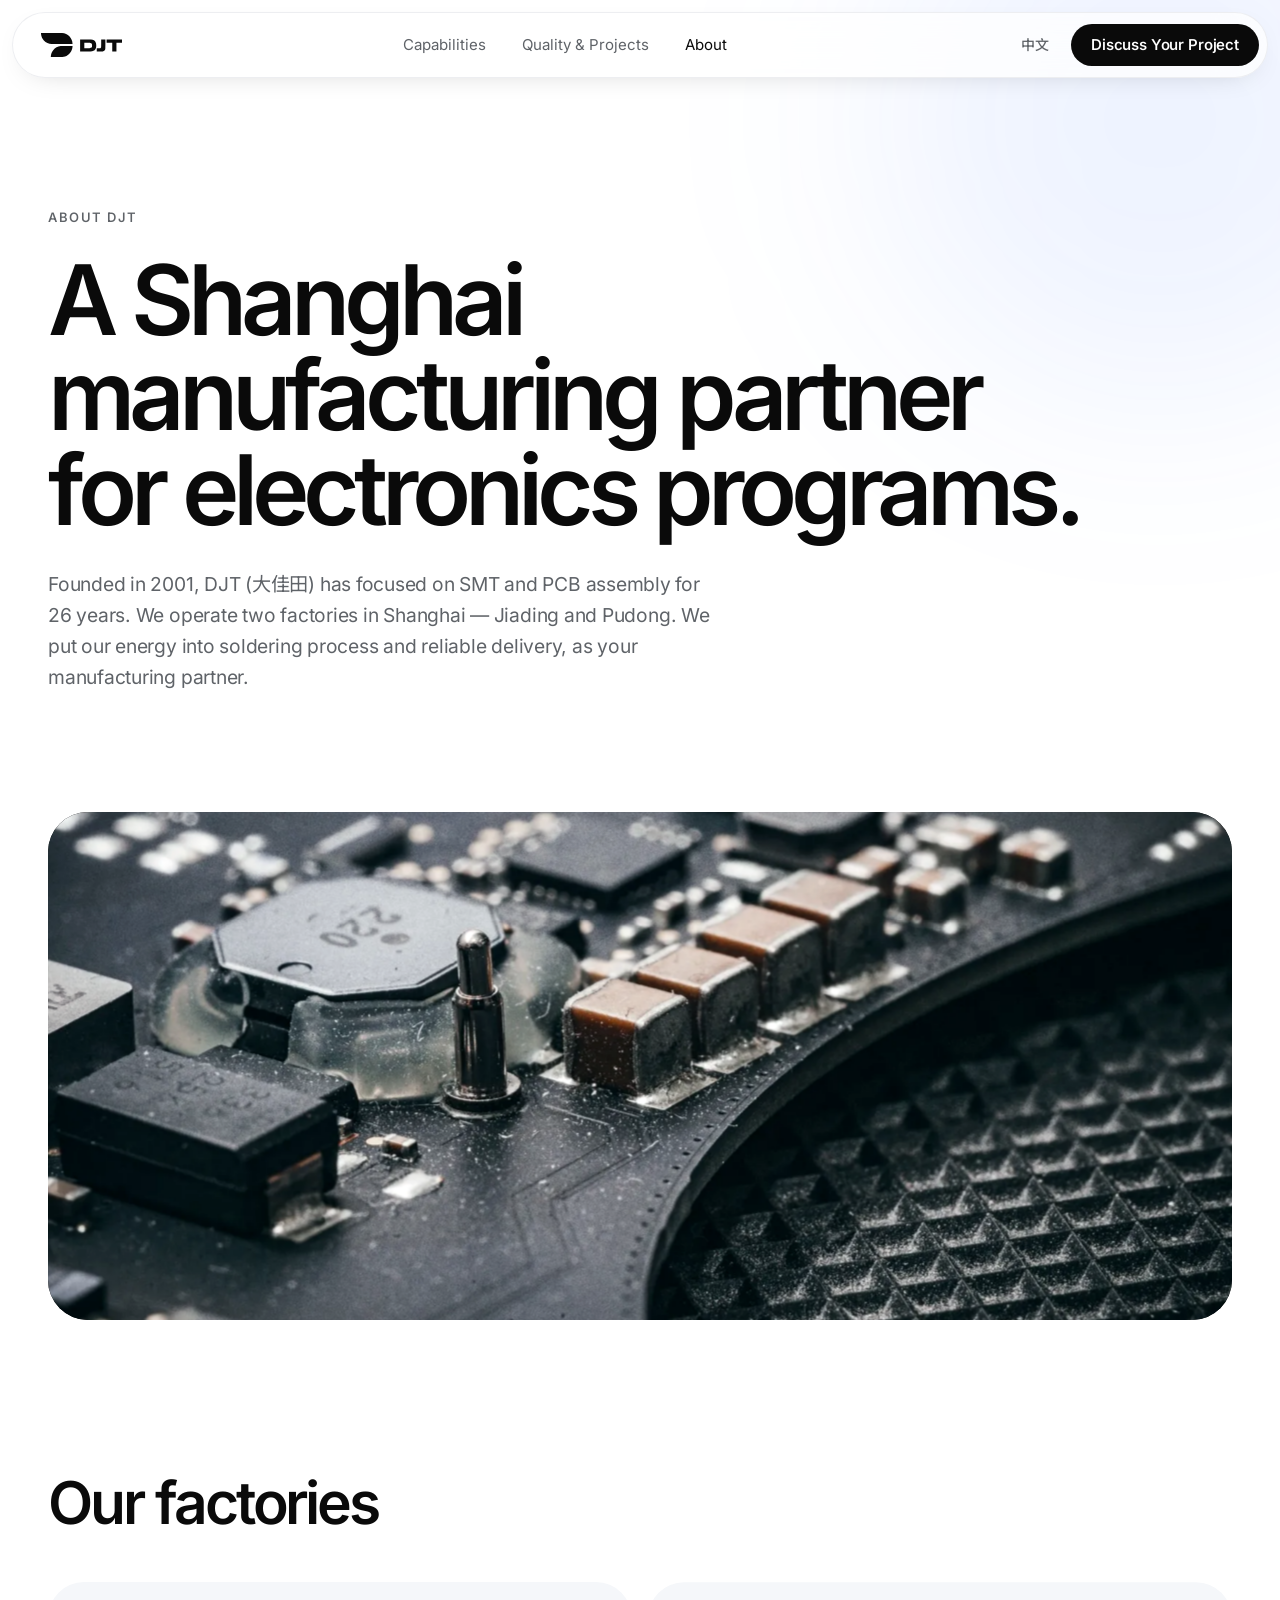
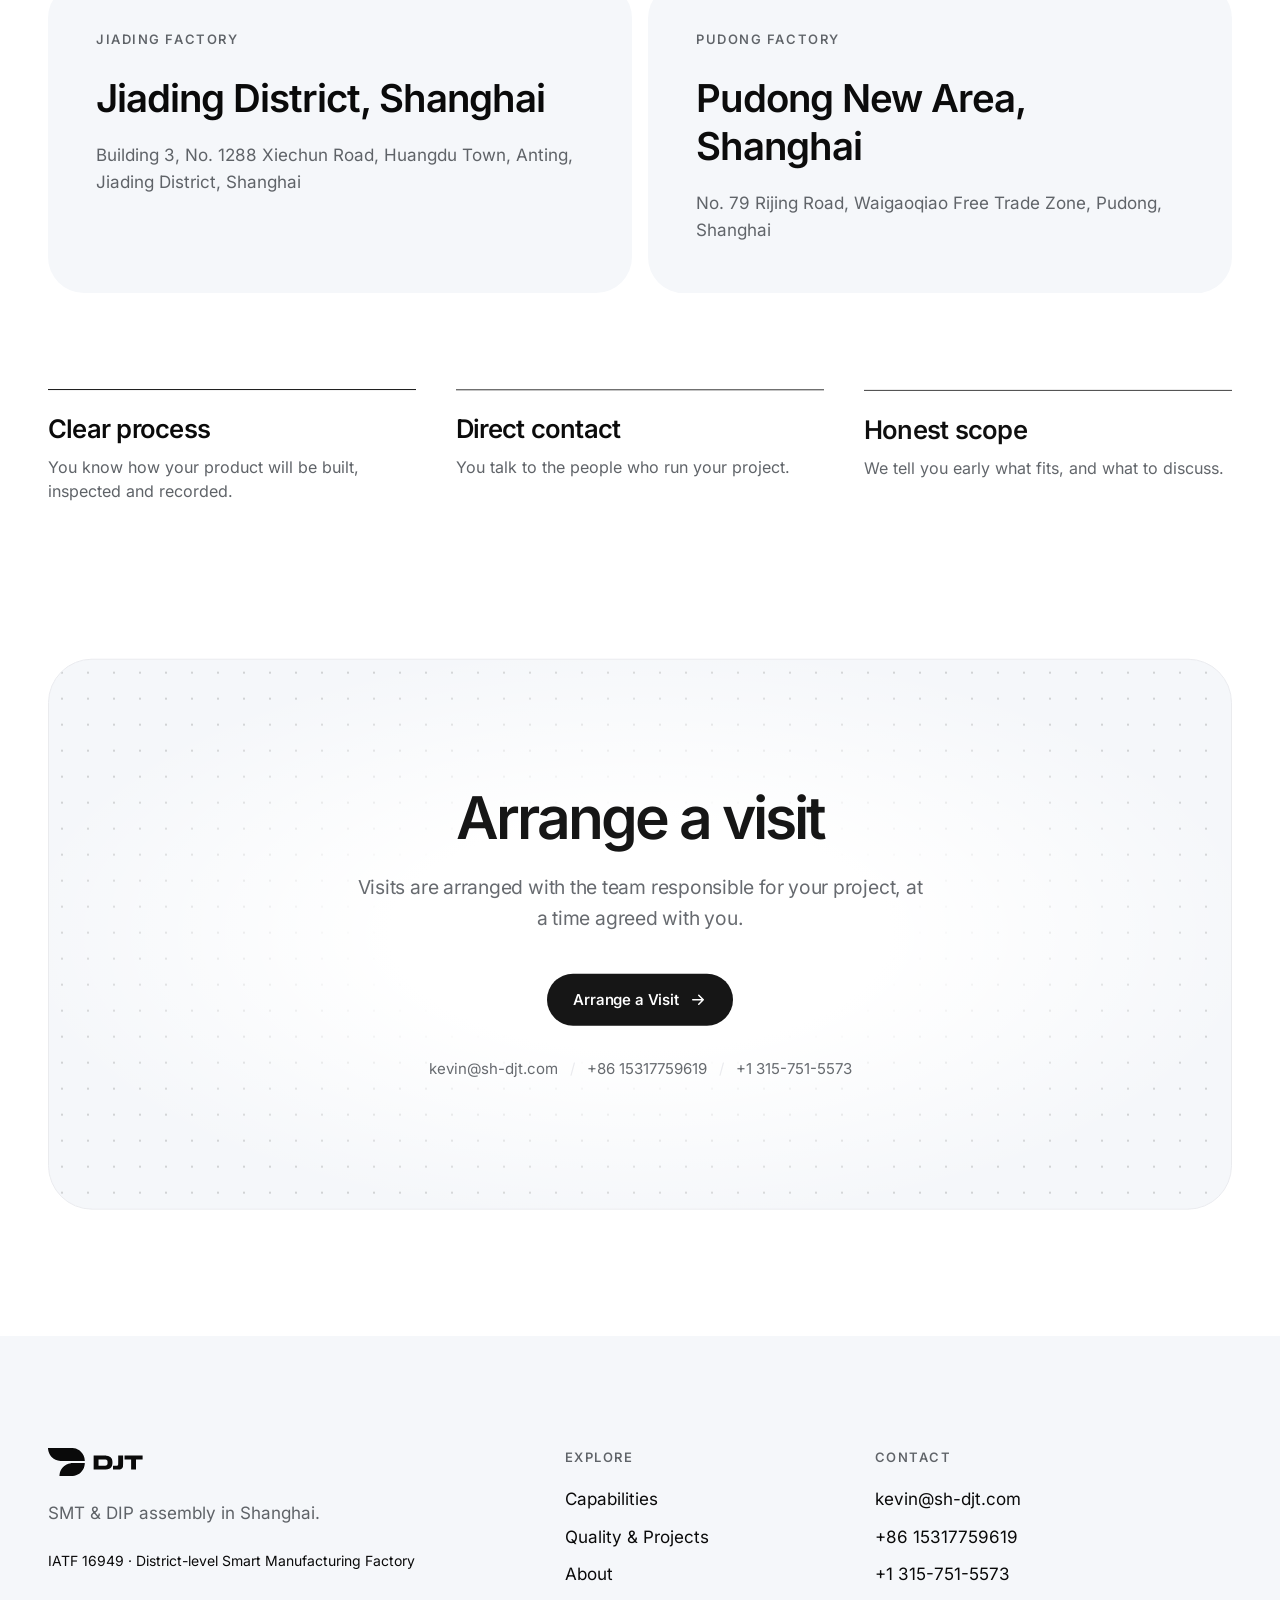
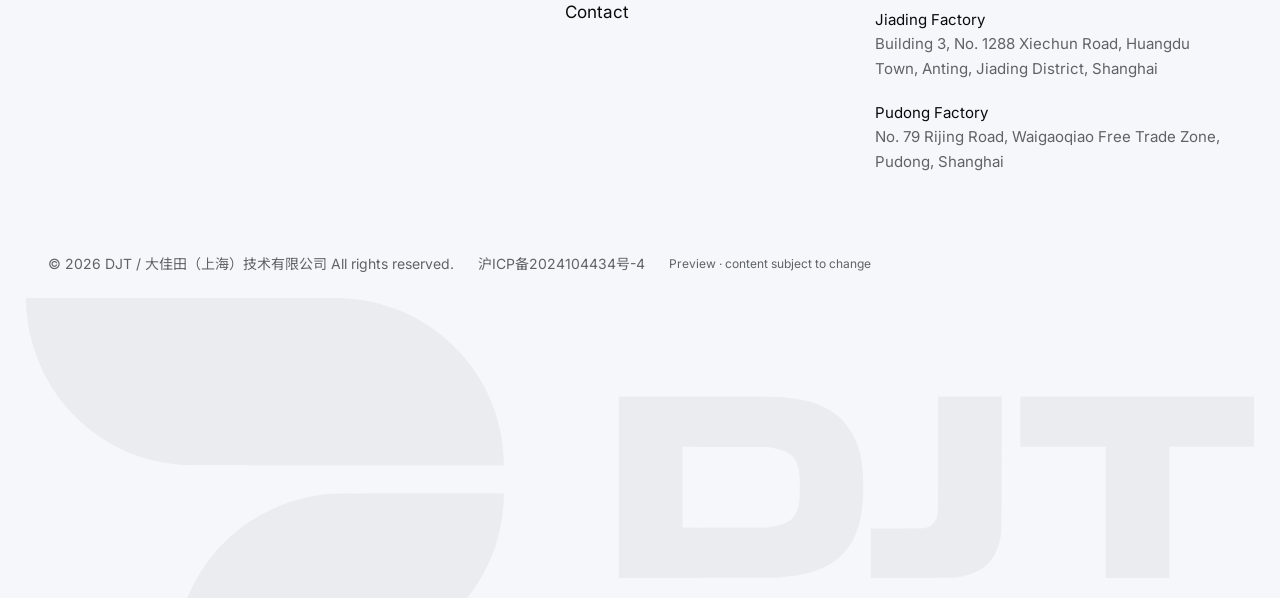
==== commit b624330a: "Deploy staging from djt-website 1a340f2" ====
--- a/about/index.html
+++ b/about/index.html
@@ -1,4 +1,4 @@
 <!DOCTYPE html><html lang="en"> <head><meta charset="utf-8"><meta name="viewport" content="width=device-width, initial-scale=1"><title>About DJT | Shanghai</title><meta name="description" content="DJT, SMT and PCB assembly in Shanghai. Our sites, our approach, and how to arrange a visit."><meta name="robots" content="noindex, nofollow"><link rel="canonical" href="https://djt-technology.github.io/about/"><link rel="alternate" hreflang="en" href="https://djt-technology.github.io/about/"><link rel="alternate" hreflang="zh-CN" href="https://djt-technology.github.io/zh/about/"><link rel="alternate" hreflang="x-default" href="https://djt-technology.github.io/about/"><meta property="og:title" content="About DJT | Shanghai"><meta property="og:description" content="DJT, SMT and PCB assembly in Shanghai. Our sites, our approach, and how to arrange a visit."><meta property="og:type" content="website"><meta property="og:url" content="https://djt-technology.github.io/about/"><meta name="theme-color" content="#ffffff"><link rel="icon" href="/favicon.svg" type="image/svg+xml"><script>
       // Motion is opt-in: only when the user has not asked for reduced motion.
       if (!matchMedia('(prefers-reduced-motion: reduce)').matches) document.documentElement.classList.add('motion');
-    </script><link rel="stylesheet" href="/_astro/_slug_.BTdoDFMe.css"></head> <body> <a href="#main" class="sr-only focus:not-sr-only focus:fixed focus:left-4 focus:top-4 focus:z-[60] focus:rounded-full focus:bg-white focus:px-4 focus:py-2">Skip to content</a> <header class="site fixed left-1/2 top-3 z-50 w-[min(1360px,calc(100%-24px))] rounded-full border border-line/80 bg-white/75 shadow-[0_8px_30px_-18px_rgb(0,0,0,0.25)] backdrop-blur-xl" style="translate:-50% 0"> <div class="flex h-14 items-center justify-between gap-4 pl-5 pr-2 md:h-16 md:pl-7"> <a href="/" aria-label="DJT" class="block shrink-0"><svg xmlns="http://www.w3.org/2000/svg" viewBox="0 0 5984 1771" fill="currentColor" class="h-5 w-auto md:h-6" role="img" aria-label="DJT"><path fill-rule="evenodd" d="M725 1752C725 1731 727 1701 731 1672C748 1523 807 1381 900 1264C1037 1091 1233 982 1450 957C1495 951 1470 952 1915 951L2327 951L2327 977C2326 991 2326 1005 2325 1007C2325 1009 2325 1017 2324 1024C2297 1344 2079 1622 1774 1727C1708 1749 1650 1761 1569 1769C1560 1770 1453 1770 1141 1771L725 1771L725 1752ZM2887 921L2887 480L3261 480C3631 480 3650 480 3688 483C3868 498 3972 556 4032 675C4064 740 4078 815 4078 920C4078 1044 4057 1134 4012 1204C3946 1304 3835 1352 3646 1362C3634 1363 3489 1363 3257 1363L2887 1363L2887 921ZM4114 1243L4114 1122L4244 1122L4374 1121L4382 1119C4411 1111 4430 1091 4438 1059C4442 1043 4442 1043 4442 757L4442 480L4597 480L4752 480L4752 803C4751 1103 4751 1128 4750 1141C4734 1268 4671 1337 4552 1357C4518 1363 4530 1362 4314 1363L4114 1363L4114 1243ZM5258 1044L5258 724L5051 724C4938 724 4844 724 4843 724C4842 724 4842 699 4842 602L4842 480L5413 480L5984 480L5984 602L5984 724L5780 724C5668 724 5576 724 5575 724C5574 725 5573 725 5571 725L5568 725L5568 1044L5568 1363L5413 1363L5258 1363L5258 1044ZM3596 1118C3599 1117 3606 1117 3612 1116C3664 1111 3707 1096 3729 1076C3747 1058 3760 1030 3765 994C3768 971 3769 911 3767 872C3763 785 3728 747 3638 731C3603 725 3604 725 3381 725L3197 724L3197 921C3197 1029 3197 1118 3198 1118C3199 1119 3587 1118 3596 1118ZM792 815C563 806 366 716 211 548C94 421 17 245 3 71C2 64 2 56 1 54C1 51 1 38 0 25L-0 0L769 0C1259 0 1544 0 1555 1C1980 25 2316 369 2327 792L2327 816L1563 816C1142 816 795 815 792 815Z"></path></svg></a> <nav class="hidden items-center gap-9 text-[15px] text-muted md:flex" aria-label="Main"> <a href="/capabilities/" class="transition-colors hover:text-ink">Capabilities</a><a href="/quality/" class="transition-colors hover:text-ink">Quality &amp; Projects</a><a href="/about/" class="transition-colors hover:text-ink text-ink">About</a> </nav> <div class="flex items-center gap-1.5 md:gap-2"> <a href="/zh/about/" hreflang="zh-CN" lang="zh-CN" title="切换到中文" class="rounded-full px-3.5 py-2 text-sm font-medium text-muted transition-colors hover:bg-soft hover:text-ink">中文</a> <a href="/contact/" class="btn hidden !px-5 !py-2.5 md:inline-flex">Discuss Your Project</a> <details class="group relative md:hidden"> <summary class="flex h-10 w-10 cursor-pointer list-none items-center justify-center rounded-full bg-ink text-white [&::-webkit-details-marker]:hidden" aria-label="Menu"> <svg width="18" height="18" viewBox="0 0 24 24" fill="none" stroke="currentColor" stroke-width="2" stroke-linecap="round"><path class="group-open:hidden" d="M4 8h16M4 16h16"></path><path class="hidden group-open:block" d="M6 6l12 12M18 6 6 18"></path></svg> </summary> <div class="absolute right-0 top-[calc(100%+12px)] w-[min(300px,calc(100vw-48px))] rounded-3xl border border-line bg-white p-3 shadow-2xl"> <a href="/capabilities/" class="block rounded-2xl px-4 py-3.5 text-[17px] font-medium hover:bg-soft">Capabilities</a><a href="/quality/" class="block rounded-2xl px-4 py-3.5 text-[17px] font-medium hover:bg-soft">Quality &amp; Projects</a><a href="/about/" class="block rounded-2xl px-4 py-3.5 text-[17px] font-medium hover:bg-soft">About</a><a href="/contact/" class="block rounded-2xl px-4 py-3.5 text-[17px] font-medium hover:bg-soft">Contact</a> </div> </details> </div> </div> </header> <main id="main"> <section class="relative overflow-hidden pb-6 pt-40 md:pt-52"> <div class="glow pointer-events-none absolute -right-40 -top-40 h-[560px] w-[560px] rounded-full bg-blue/8 blur-[110px]" aria-hidden="true"></div> <div class="wrap relative"> <p class="kicker rise" style="--i:0">About DJT</p> <h1 class="display rise mt-6 max-w-[11em]" style="--i:1">A Shanghai manufacturing partner for electronics programs.</h1> <p class="lead rise mt-8 max-w-2xl" style="--i:2">Founded in 2001, DJT (大佳田) has focused on SMT and PCB assembly for 26 years. We operate two factories in Shanghai — Jiading and Pudong. We put our energy into soldering process and reliable delivery, as your manufacturing partner.</p> </div> </section> <div class="wrap mt-16 md:mt-24" data-reveal> <figure class="photo aspect-[4/3] rounded-[40px] sm:aspect-[16/9] lg:aspect-[21/9]"> <img src="/_astro/macro.MWbk1FkZ_ZbzJy1.webp" srcset="/_astro/macro.MWbk1FkZ_1HTi1N.webp 800w, /_astro/macro.MWbk1FkZ_1d5FGL.webp 1280w, /_astro/macro.MWbk1FkZ_ZeBVcn.webp 1920w" alt sizes="(min-width: 1024px) 1360px, 100vw" data-parallax loading="lazy" decoding="async" fetchpriority="auto" width="2000" height="1333" class="absolute inset-0">  </figure> </div> <section class="section"> <div class="wrap"> <h2 class="h2" data-reveal>Our factories</h2> <div class="mt-12 grid gap-4 md:grid-cols-2"> <div class="rounded-[36px] bg-soft p-9 md:p-12" data-reveal> <p class="kicker">Jiading Factory</p> <p class="mt-6 text-[clamp(26px,3vw,42px)] font-semibold leading-tight tracking-tight">Jiading District, Shanghai</p> <p class="mt-5 text-[17px] leading-relaxed text-muted">Building 3, No. 1288 Xiechun Road, Huangdu Town, Anting, Jiading District, Shanghai</p> </div><div class="rounded-[36px] bg-soft p-9 md:p-12" data-reveal> <p class="kicker">Pudong Factory</p> <p class="mt-6 text-[clamp(26px,3vw,42px)] font-semibold leading-tight tracking-tight">Pudong New Area, Shanghai</p> <p class="mt-5 text-[17px] leading-relaxed text-muted">No. 79 Rijing Road, Waigaoqiao Free Trade Zone, Pudong, Shanghai</p> </div> </div> <ul class="mt-24 grid gap-10 md:grid-cols-3"> <li class="border-t border-ink pt-6" data-reveal><h3 class="h3">Clear process</h3><p class="mt-3 text-muted">You know how your product will be built, inspected and recorded.</p></li><li class="border-t border-ink pt-6" data-reveal><h3 class="h3">Direct contact</h3><p class="mt-3 text-muted">You talk to the people who run your project.</p></li><li class="border-t border-ink pt-6" data-reveal><h3 class="h3">Honest scope</h3><p class="mt-3 text-muted">We tell you early what fits, and what to discuss.</p></li> </ul> </div> </section> <section class="wrap pb-24 md:pb-32"> <div class="dots relative overflow-hidden rounded-[44px] border border-line bg-soft px-6 py-20 text-center md:py-32" data-reveal> <div class="pointer-events-none absolute inset-0 bg-[radial-gradient(ellipse_at_center,#fff_30%,transparent_75%)]" aria-hidden="true"></div> <div class="relative"> <h2 class="h2 mx-auto max-w-[18ch]">Arrange a visit</h2> <p class="lead mx-auto mt-6 max-w-xl">Visits are arranged with the team responsible for your project, at a time agreed with you.</p> <div class="mt-10 flex flex-wrap items-center justify-center gap-3"> <a href="/contact/" class="btn">Arrange a Visit<svg width="18" height="18" viewBox="0 0 24 24" fill="none" stroke="currentColor" stroke-width="2" stroke-linecap="round" stroke-linejoin="round" aria-hidden="true"><path d="M5 12h14m-6-6 6 6-6 6"></path></svg></a> </div> <p class="mt-8 flex flex-col items-center justify-center gap-2 text-[15px] text-muted sm:flex-row sm:flex-wrap sm:gap-x-0 sm:gap-y-1"> <a class="hover:text-ink" href="mailto:kevin@sh-djt.com">kevin@sh-djt.com</a> <span class="contents"> <span class="mx-3 hidden text-line sm:inline" aria-hidden="true">/</span> <a class="hover:text-ink" href="tel:+8615317759619">+86 15317759619</a> </span><span class="contents"> <span class="mx-3 hidden text-line sm:inline" aria-hidden="true">/</span> <a class="hover:text-ink" href="tel:+1315-751-5573">+1 315-751-5573</a> </span> </p> </div> </div> </section> </main> <footer class="relative overflow-hidden bg-soft"> <div class="wrap pt-20 md:pt-28"> <div class="grid gap-14 md:grid-cols-12"> <div class="md:col-span-5"> <svg xmlns="http://www.w3.org/2000/svg" viewBox="0 0 5984 1771" fill="currentColor" class="h-7 w-auto" role="img" aria-label="DJT"><path fill-rule="evenodd" d="M725 1752C725 1731 727 1701 731 1672C748 1523 807 1381 900 1264C1037 1091 1233 982 1450 957C1495 951 1470 952 1915 951L2327 951L2327 977C2326 991 2326 1005 2325 1007C2325 1009 2325 1017 2324 1024C2297 1344 2079 1622 1774 1727C1708 1749 1650 1761 1569 1769C1560 1770 1453 1770 1141 1771L725 1771L725 1752ZM2887 921L2887 480L3261 480C3631 480 3650 480 3688 483C3868 498 3972 556 4032 675C4064 740 4078 815 4078 920C4078 1044 4057 1134 4012 1204C3946 1304 3835 1352 3646 1362C3634 1363 3489 1363 3257 1363L2887 1363L2887 921ZM4114 1243L4114 1122L4244 1122L4374 1121L4382 1119C4411 1111 4430 1091 4438 1059C4442 1043 4442 1043 4442 757L4442 480L4597 480L4752 480L4752 803C4751 1103 4751 1128 4750 1141C4734 1268 4671 1337 4552 1357C4518 1363 4530 1362 4314 1363L4114 1363L4114 1243ZM5258 1044L5258 724L5051 724C4938 724 4844 724 4843 724C4842 724 4842 699 4842 602L4842 480L5413 480L5984 480L5984 602L5984 724L5780 724C5668 724 5576 724 5575 724C5574 725 5573 725 5571 725L5568 725L5568 1044L5568 1363L5413 1363L5258 1363L5258 1044ZM3596 1118C3599 1117 3606 1117 3612 1116C3664 1111 3707 1096 3729 1076C3747 1058 3760 1030 3765 994C3768 971 3769 911 3767 872C3763 785 3728 747 3638 731C3603 725 3604 725 3381 725L3197 724L3197 921C3197 1029 3197 1118 3198 1118C3199 1119 3587 1118 3596 1118ZM792 815C563 806 366 716 211 548C94 421 17 245 3 71C2 64 2 56 1 54C1 51 1 38 0 25L-0 0L769 0C1259 0 1544 0 1555 1C1980 25 2316 369 2327 792L2327 816L1563 816C1142 816 795 815 792 815Z"></path></svg> <p class="mt-6 max-w-sm text-[17px] leading-relaxed text-muted">SMT &amp; DIP assembly in Shanghai.</p> <p class="mt-6 text-sm text-ink">IATF 16949 · District-level Smart Manufacturing Factory</p> </div> <nav class="md:col-span-3" aria-label="Footer"> <p class="kicker mb-5 !text-muted">Explore</p> <ul class="space-y-3 text-[17px]"> <li><a href="/capabilities/" class="transition-colors hover:text-blue">Capabilities</a></li><li><a href="/quality/" class="transition-colors hover:text-blue">Quality &amp; Projects</a></li><li><a href="/about/" class="transition-colors hover:text-blue">About</a></li><li><a href="/contact/" class="transition-colors hover:text-blue">Contact</a></li> </ul> </nav> <div class="md:col-span-4"> <p class="kicker mb-5 !text-muted">Contact</p> <ul class="space-y-3 text-[17px]"> <li><a href="mailto:kevin@sh-djt.com" class="transition-colors hover:text-blue">kevin@sh-djt.com</a></li> <li><a href="tel:+8615317759619" class="transition-colors hover:text-blue">+86 15317759619</a></li><li><a href="tel:+1315-751-5573" class="transition-colors hover:text-blue">+1 315-751-5573</a></li> <li class="pt-2 text-[15px] leading-relaxed text-muted"><span class="text-ink">Jiading Factory</span><br>Building 3, No. 1288 Xiechun Road, Huangdu Town, Anting, Jiading District, Shanghai</li><li class="pt-2 text-[15px] leading-relaxed text-muted"><span class="text-ink">Pudong Factory</span><br>No. 79 Rijing Road, Waigaoqiao Free Trade Zone, Pudong, Shanghai</li> </ul> </div> </div> <div class="mt-20 flex flex-col gap-2 pb-6 text-sm text-muted sm:flex-row sm:flex-wrap sm:items-center sm:gap-x-6 sm:gap-y-2"> <p> © 2026 DJT / 大佳田（上海）技术有限公司  All rights reserved. </p> <p> <a href="https://beian.miit.gov.cn/" target="_blank" rel="noopener noreferrer" class="transition-colors hover:text-blue">沪ICP备2024104434号-4</a> </p> <p class="text-xs">Preview · content subject to change</p> </div> </div> <div class="pointer-events-none select-none mt-0 -mb-[5vw] px-[2vw] text-ink/[0.045]" aria-hidden="true"><svg xmlns="http://www.w3.org/2000/svg" viewBox="0 0 5984 1771" fill="currentColor" class="h-auto w-full" role="img" aria-label="DJT"><path fill-rule="evenodd" d="M725 1752C725 1731 727 1701 731 1672C748 1523 807 1381 900 1264C1037 1091 1233 982 1450 957C1495 951 1470 952 1915 951L2327 951L2327 977C2326 991 2326 1005 2325 1007C2325 1009 2325 1017 2324 1024C2297 1344 2079 1622 1774 1727C1708 1749 1650 1761 1569 1769C1560 1770 1453 1770 1141 1771L725 1771L725 1752ZM2887 921L2887 480L3261 480C3631 480 3650 480 3688 483C3868 498 3972 556 4032 675C4064 740 4078 815 4078 920C4078 1044 4057 1134 4012 1204C3946 1304 3835 1352 3646 1362C3634 1363 3489 1363 3257 1363L2887 1363L2887 921ZM4114 1243L4114 1122L4244 1122L4374 1121L4382 1119C4411 1111 4430 1091 4438 1059C4442 1043 4442 1043 4442 757L4442 480L4597 480L4752 480L4752 803C4751 1103 4751 1128 4750 1141C4734 1268 4671 1337 4552 1357C4518 1363 4530 1362 4314 1363L4114 1363L4114 1243ZM5258 1044L5258 724L5051 724C4938 724 4844 724 4843 724C4842 724 4842 699 4842 602L4842 480L5413 480L5984 480L5984 602L5984 724L5780 724C5668 724 5576 724 5575 724C5574 725 5573 725 5571 725L5568 725L5568 1044L5568 1363L5413 1363L5258 1363L5258 1044ZM3596 1118C3599 1117 3606 1117 3612 1116C3664 1111 3707 1096 3729 1076C3747 1058 3760 1030 3765 994C3768 971 3769 911 3767 872C3763 785 3728 747 3638 731C3603 725 3604 725 3381 725L3197 724L3197 921C3197 1029 3197 1118 3198 1118C3199 1119 3587 1118 3596 1118ZM792 815C563 806 366 716 211 548C94 421 17 245 3 71C2 64 2 56 1 54C1 51 1 38 0 25L-0 0L769 0C1259 0 1544 0 1555 1C1980 25 2316 369 2327 792L2327 816L1563 816C1142 816 795 815 792 815Z"></path></svg></div> </footer> <script type="module" src="/_astro/Base.astro_astro_type_script_index_0_lang.DzfnYIdk.js"></script> </body> </html>+    </script><link rel="stylesheet" href="/_astro/_slug_.BcSGeZsh.css"></head> <body> <a href="#main" class="sr-only focus:not-sr-only focus:fixed focus:left-4 focus:top-4 focus:z-[60] focus:rounded-full focus:bg-white focus:px-4 focus:py-2">Skip to content</a> <header class="site fixed left-1/2 top-3 z-50 w-[min(1360px,calc(100%-24px))] rounded-full border border-line/80 bg-white/75 shadow-[0_8px_30px_-18px_rgb(0,0,0,0.25)] backdrop-blur-xl" style="translate:-50% 0"> <div class="flex h-14 items-center justify-between gap-4 pl-5 pr-2 md:h-16 md:pl-7"> <a href="/" aria-label="DJT" class="block shrink-0"><svg xmlns="http://www.w3.org/2000/svg" viewBox="0 0 5984 1771" fill="currentColor" class="h-5 w-auto md:h-6" role="img" aria-label="DJT"><path fill-rule="evenodd" d="M725 1752C725 1731 727 1701 731 1672C748 1523 807 1381 900 1264C1037 1091 1233 982 1450 957C1495 951 1470 952 1915 951L2327 951L2327 977C2326 991 2326 1005 2325 1007C2325 1009 2325 1017 2324 1024C2297 1344 2079 1622 1774 1727C1708 1749 1650 1761 1569 1769C1560 1770 1453 1770 1141 1771L725 1771L725 1752ZM2887 921L2887 480L3261 480C3631 480 3650 480 3688 483C3868 498 3972 556 4032 675C4064 740 4078 815 4078 920C4078 1044 4057 1134 4012 1204C3946 1304 3835 1352 3646 1362C3634 1363 3489 1363 3257 1363L2887 1363L2887 921ZM4114 1243L4114 1122L4244 1122L4374 1121L4382 1119C4411 1111 4430 1091 4438 1059C4442 1043 4442 1043 4442 757L4442 480L4597 480L4752 480L4752 803C4751 1103 4751 1128 4750 1141C4734 1268 4671 1337 4552 1357C4518 1363 4530 1362 4314 1363L4114 1363L4114 1243ZM5258 1044L5258 724L5051 724C4938 724 4844 724 4843 724C4842 724 4842 699 4842 602L4842 480L5413 480L5984 480L5984 602L5984 724L5780 724C5668 724 5576 724 5575 724C5574 725 5573 725 5571 725L5568 725L5568 1044L5568 1363L5413 1363L5258 1363L5258 1044ZM3596 1118C3599 1117 3606 1117 3612 1116C3664 1111 3707 1096 3729 1076C3747 1058 3760 1030 3765 994C3768 971 3769 911 3767 872C3763 785 3728 747 3638 731C3603 725 3604 725 3381 725L3197 724L3197 921C3197 1029 3197 1118 3198 1118C3199 1119 3587 1118 3596 1118ZM792 815C563 806 366 716 211 548C94 421 17 245 3 71C2 64 2 56 1 54C1 51 1 38 0 25L-0 0L769 0C1259 0 1544 0 1555 1C1980 25 2316 369 2327 792L2327 816L1563 816C1142 816 795 815 792 815Z"></path></svg></a> <nav class="hidden items-center gap-9 text-[15px] text-muted md:flex" aria-label="Main"> <a href="/capabilities/" class="transition-colors hover:text-ink">Capabilities</a><a href="/quality/" class="transition-colors hover:text-ink">Quality &amp; Projects</a><a href="/about/" class="transition-colors hover:text-ink text-ink">About</a> </nav> <div class="flex items-center gap-1.5 md:gap-2"> <a href="/zh/about/" hreflang="zh-CN" lang="zh-CN" title="切换到中文" class="rounded-full px-3.5 py-2 text-sm font-medium text-muted transition-colors hover:bg-soft hover:text-ink">中文</a> <a href="/contact/" class="btn hidden !px-5 !py-2.5 md:inline-flex">Discuss Your Project</a> <details class="group relative md:hidden"> <summary class="flex h-10 w-10 cursor-pointer list-none items-center justify-center rounded-full bg-ink text-white [&::-webkit-details-marker]:hidden" aria-label="Menu"> <svg width="18" height="18" viewBox="0 0 24 24" fill="none" stroke="currentColor" stroke-width="2" stroke-linecap="round"><path class="group-open:hidden" d="M4 8h16M4 16h16"></path><path class="hidden group-open:block" d="M6 6l12 12M18 6 6 18"></path></svg> </summary> <div class="absolute right-0 top-[calc(100%+12px)] w-[min(300px,calc(100vw-48px))] rounded-3xl border border-line bg-white p-3 shadow-2xl"> <a href="/capabilities/" class="block rounded-2xl px-4 py-3.5 text-[17px] font-medium hover:bg-soft">Capabilities</a><a href="/quality/" class="block rounded-2xl px-4 py-3.5 text-[17px] font-medium hover:bg-soft">Quality &amp; Projects</a><a href="/about/" class="block rounded-2xl px-4 py-3.5 text-[17px] font-medium hover:bg-soft">About</a><a href="/contact/" class="block rounded-2xl px-4 py-3.5 text-[17px] font-medium hover:bg-soft">Contact</a> </div> </details> </div> </div> </header> <main id="main"> <section class="relative overflow-hidden pb-6 pt-40 md:pt-52"> <div class="glow pointer-events-none absolute -right-40 -top-40 h-[560px] w-[560px] rounded-full bg-blue/8 blur-[110px]" aria-hidden="true"></div> <div class="wrap relative"> <p class="kicker rise" style="--i:0">About DJT</p> <h1 class="display rise mt-6 max-w-[11em]" style="--i:1">A Shanghai manufacturing partner for electronics programs.</h1> <p class="lead rise mt-8 max-w-2xl" style="--i:2">Founded in 2001, DJT (大佳田) has focused on SMT and PCB assembly for 26 years. We operate two factories in Shanghai — Jiading and Pudong. We put our energy into soldering process and reliable delivery, as your manufacturing partner.</p> </div> </section> <div class="wrap mt-16 md:mt-24" data-reveal> <figure class="photo aspect-[4/3] rounded-[40px] sm:aspect-[16/9] lg:aspect-[21/9]"> <img src="/_astro/macro.MWbk1FkZ_ZbzJy1.webp" srcset="/_astro/macro.MWbk1FkZ_1HTi1N.webp 800w, /_astro/macro.MWbk1FkZ_1d5FGL.webp 1280w, /_astro/macro.MWbk1FkZ_ZeBVcn.webp 1920w" alt sizes="(min-width: 1024px) 1360px, 100vw" data-parallax loading="lazy" decoding="async" fetchpriority="auto" width="2000" height="1333" class="absolute inset-0">  </figure> </div> <section class="section"> <div class="wrap"> <h2 class="h2" data-reveal>Our factories</h2> <div class="mt-12 grid gap-4 md:grid-cols-2"> <div class="rounded-[36px] bg-soft p-9 md:p-12" data-reveal> <p class="kicker">Jiading Factory</p> <p class="mt-6 text-[clamp(26px,3vw,42px)] font-semibold leading-tight tracking-tight">Jiading District, Shanghai</p> <p class="mt-5 text-[17px] leading-relaxed text-muted">Building 3, No. 1288 Xiechun Road, Huangdu Town, Anting, Jiading District, Shanghai</p> </div><div class="rounded-[36px] bg-soft p-9 md:p-12" data-reveal> <p class="kicker">Pudong Factory</p> <p class="mt-6 text-[clamp(26px,3vw,42px)] font-semibold leading-tight tracking-tight">Pudong New Area, Shanghai</p> <p class="mt-5 text-[17px] leading-relaxed text-muted">No. 79 Rijing Road, Waigaoqiao Free Trade Zone, Pudong, Shanghai</p> </div> </div> <ul class="mt-24 grid gap-10 md:grid-cols-3"> <li class="border-t border-ink pt-6" data-reveal><h3 class="h3">Clear process</h3><p class="mt-3 text-muted">You know how your product will be built, inspected and recorded.</p></li><li class="border-t border-ink pt-6" data-reveal><h3 class="h3">Direct contact</h3><p class="mt-3 text-muted">You talk to the people who run your project.</p></li><li class="border-t border-ink pt-6" data-reveal><h3 class="h3">Honest scope</h3><p class="mt-3 text-muted">We tell you early what fits, and what to discuss.</p></li> </ul> </div> </section> <section class="wrap pb-24 md:pb-32"> <div class="dots relative overflow-hidden rounded-[44px] border border-line bg-soft px-6 py-20 text-center md:py-32" data-reveal> <div class="pointer-events-none absolute inset-0 bg-[radial-gradient(ellipse_at_center,#fff_30%,transparent_75%)]" aria-hidden="true"></div> <div class="relative"> <h2 class="h2 mx-auto max-w-[18ch]">Arrange a visit</h2> <p class="lead mx-auto mt-6 max-w-xl">Visits are arranged with the team responsible for your project, at a time agreed with you.</p> <div class="mt-10 flex flex-wrap items-center justify-center gap-3"> <a href="/contact/" class="btn">Arrange a Visit<svg width="18" height="18" viewBox="0 0 24 24" fill="none" stroke="currentColor" stroke-width="2" stroke-linecap="round" stroke-linejoin="round" aria-hidden="true"><path d="M5 12h14m-6-6 6 6-6 6"></path></svg></a> </div> <p class="mt-8 flex flex-col items-center justify-center gap-2 text-[15px] text-muted sm:flex-row sm:flex-wrap sm:gap-x-0 sm:gap-y-1"> <a class="hover:text-ink" href="mailto:kevin@sh-djt.com">kevin@sh-djt.com</a> <span class="contents"> <span class="mx-3 hidden text-line sm:inline" aria-hidden="true">/</span> <a class="hover:text-ink" href="tel:+8615317759619">+86 15317759619</a> </span><span class="contents"> <span class="mx-3 hidden text-line sm:inline" aria-hidden="true">/</span> <a class="hover:text-ink" href="tel:+1315-751-5573">+1 315-751-5573</a> </span> </p> </div> </div> </section> </main> <footer class="relative overflow-hidden bg-soft"> <div class="wrap pt-20 md:pt-28"> <div class="grid gap-14 md:grid-cols-12"> <div class="md:col-span-5"> <svg xmlns="http://www.w3.org/2000/svg" viewBox="0 0 5984 1771" fill="currentColor" class="h-7 w-auto" role="img" aria-label="DJT"><path fill-rule="evenodd" d="M725 1752C725 1731 727 1701 731 1672C748 1523 807 1381 900 1264C1037 1091 1233 982 1450 957C1495 951 1470 952 1915 951L2327 951L2327 977C2326 991 2326 1005 2325 1007C2325 1009 2325 1017 2324 1024C2297 1344 2079 1622 1774 1727C1708 1749 1650 1761 1569 1769C1560 1770 1453 1770 1141 1771L725 1771L725 1752ZM2887 921L2887 480L3261 480C3631 480 3650 480 3688 483C3868 498 3972 556 4032 675C4064 740 4078 815 4078 920C4078 1044 4057 1134 4012 1204C3946 1304 3835 1352 3646 1362C3634 1363 3489 1363 3257 1363L2887 1363L2887 921ZM4114 1243L4114 1122L4244 1122L4374 1121L4382 1119C4411 1111 4430 1091 4438 1059C4442 1043 4442 1043 4442 757L4442 480L4597 480L4752 480L4752 803C4751 1103 4751 1128 4750 1141C4734 1268 4671 1337 4552 1357C4518 1363 4530 1362 4314 1363L4114 1363L4114 1243ZM5258 1044L5258 724L5051 724C4938 724 4844 724 4843 724C4842 724 4842 699 4842 602L4842 480L5413 480L5984 480L5984 602L5984 724L5780 724C5668 724 5576 724 5575 724C5574 725 5573 725 5571 725L5568 725L5568 1044L5568 1363L5413 1363L5258 1363L5258 1044ZM3596 1118C3599 1117 3606 1117 3612 1116C3664 1111 3707 1096 3729 1076C3747 1058 3760 1030 3765 994C3768 971 3769 911 3767 872C3763 785 3728 747 3638 731C3603 725 3604 725 3381 725L3197 724L3197 921C3197 1029 3197 1118 3198 1118C3199 1119 3587 1118 3596 1118ZM792 815C563 806 366 716 211 548C94 421 17 245 3 71C2 64 2 56 1 54C1 51 1 38 0 25L-0 0L769 0C1259 0 1544 0 1555 1C1980 25 2316 369 2327 792L2327 816L1563 816C1142 816 795 815 792 815Z"></path></svg> <p class="mt-6 max-w-sm text-[17px] leading-relaxed text-muted">SMT &amp; DIP assembly in Shanghai.</p> <p class="mt-6 text-sm text-ink">IATF 16949 · District-level Smart Manufacturing Factory</p> </div> <nav class="md:col-span-3" aria-label="Footer"> <p class="kicker mb-5 !text-muted">Explore</p> <ul class="space-y-3 text-[17px]"> <li><a href="/capabilities/" class="transition-colors hover:text-blue">Capabilities</a></li><li><a href="/quality/" class="transition-colors hover:text-blue">Quality &amp; Projects</a></li><li><a href="/about/" class="transition-colors hover:text-blue">About</a></li><li><a href="/contact/" class="transition-colors hover:text-blue">Contact</a></li> </ul> </nav> <div class="md:col-span-4"> <p class="kicker mb-5 !text-muted">Contact</p> <ul class="space-y-3 text-[17px]"> <li><a href="mailto:kevin@sh-djt.com" class="transition-colors hover:text-blue">kevin@sh-djt.com</a></li> <li><a href="tel:+8615317759619" class="transition-colors hover:text-blue">+86 15317759619</a></li><li><a href="tel:+1315-751-5573" class="transition-colors hover:text-blue">+1 315-751-5573</a></li> <li class="pt-2 text-[15px] leading-relaxed text-muted"><span class="text-ink">Jiading Factory</span><br>Building 3, No. 1288 Xiechun Road, Huangdu Town, Anting, Jiading District, Shanghai</li><li class="pt-2 text-[15px] leading-relaxed text-muted"><span class="text-ink">Pudong Factory</span><br>No. 79 Rijing Road, Waigaoqiao Free Trade Zone, Pudong, Shanghai</li> </ul> </div> </div> <div class="mt-20 flex flex-col gap-2 pb-6 text-sm text-muted sm:flex-row sm:flex-wrap sm:items-center sm:gap-x-6 sm:gap-y-2"> <p> © 2026 DJT / 大佳田（上海）技术有限公司  All rights reserved. </p> <p> <a href="https://beian.miit.gov.cn/" target="_blank" rel="noopener noreferrer" class="transition-colors hover:text-blue">沪ICP备2024104434号-4</a> </p> <p class="text-xs">Preview · content subject to change</p> </div> </div> <div class="pointer-events-none select-none mt-0 -mb-[5vw] px-[2vw] text-ink/[0.045]" aria-hidden="true"><svg xmlns="http://www.w3.org/2000/svg" viewBox="0 0 5984 1771" fill="currentColor" class="h-auto w-full" role="img" aria-label="DJT"><path fill-rule="evenodd" d="M725 1752C725 1731 727 1701 731 1672C748 1523 807 1381 900 1264C1037 1091 1233 982 1450 957C1495 951 1470 952 1915 951L2327 951L2327 977C2326 991 2326 1005 2325 1007C2325 1009 2325 1017 2324 1024C2297 1344 2079 1622 1774 1727C1708 1749 1650 1761 1569 1769C1560 1770 1453 1770 1141 1771L725 1771L725 1752ZM2887 921L2887 480L3261 480C3631 480 3650 480 3688 483C3868 498 3972 556 4032 675C4064 740 4078 815 4078 920C4078 1044 4057 1134 4012 1204C3946 1304 3835 1352 3646 1362C3634 1363 3489 1363 3257 1363L2887 1363L2887 921ZM4114 1243L4114 1122L4244 1122L4374 1121L4382 1119C4411 1111 4430 1091 4438 1059C4442 1043 4442 1043 4442 757L4442 480L4597 480L4752 480L4752 803C4751 1103 4751 1128 4750 1141C4734 1268 4671 1337 4552 1357C4518 1363 4530 1362 4314 1363L4114 1363L4114 1243ZM5258 1044L5258 724L5051 724C4938 724 4844 724 4843 724C4842 724 4842 699 4842 602L4842 480L5413 480L5984 480L5984 602L5984 724L5780 724C5668 724 5576 724 5575 724C5574 725 5573 725 5571 725L5568 725L5568 1044L5568 1363L5413 1363L5258 1363L5258 1044ZM3596 1118C3599 1117 3606 1117 3612 1116C3664 1111 3707 1096 3729 1076C3747 1058 3760 1030 3765 994C3768 971 3769 911 3767 872C3763 785 3728 747 3638 731C3603 725 3604 725 3381 725L3197 724L3197 921C3197 1029 3197 1118 3198 1118C3199 1119 3587 1118 3596 1118ZM792 815C563 806 366 716 211 548C94 421 17 245 3 71C2 64 2 56 1 54C1 51 1 38 0 25L-0 0L769 0C1259 0 1544 0 1555 1C1980 25 2316 369 2327 792L2327 816L1563 816C1142 816 795 815 792 815Z"></path></svg></div> </footer> <script type="module" src="/_astro/Base.astro_astro_type_script_index_0_lang.DvaX_a0v.js"></script> </body> </html>
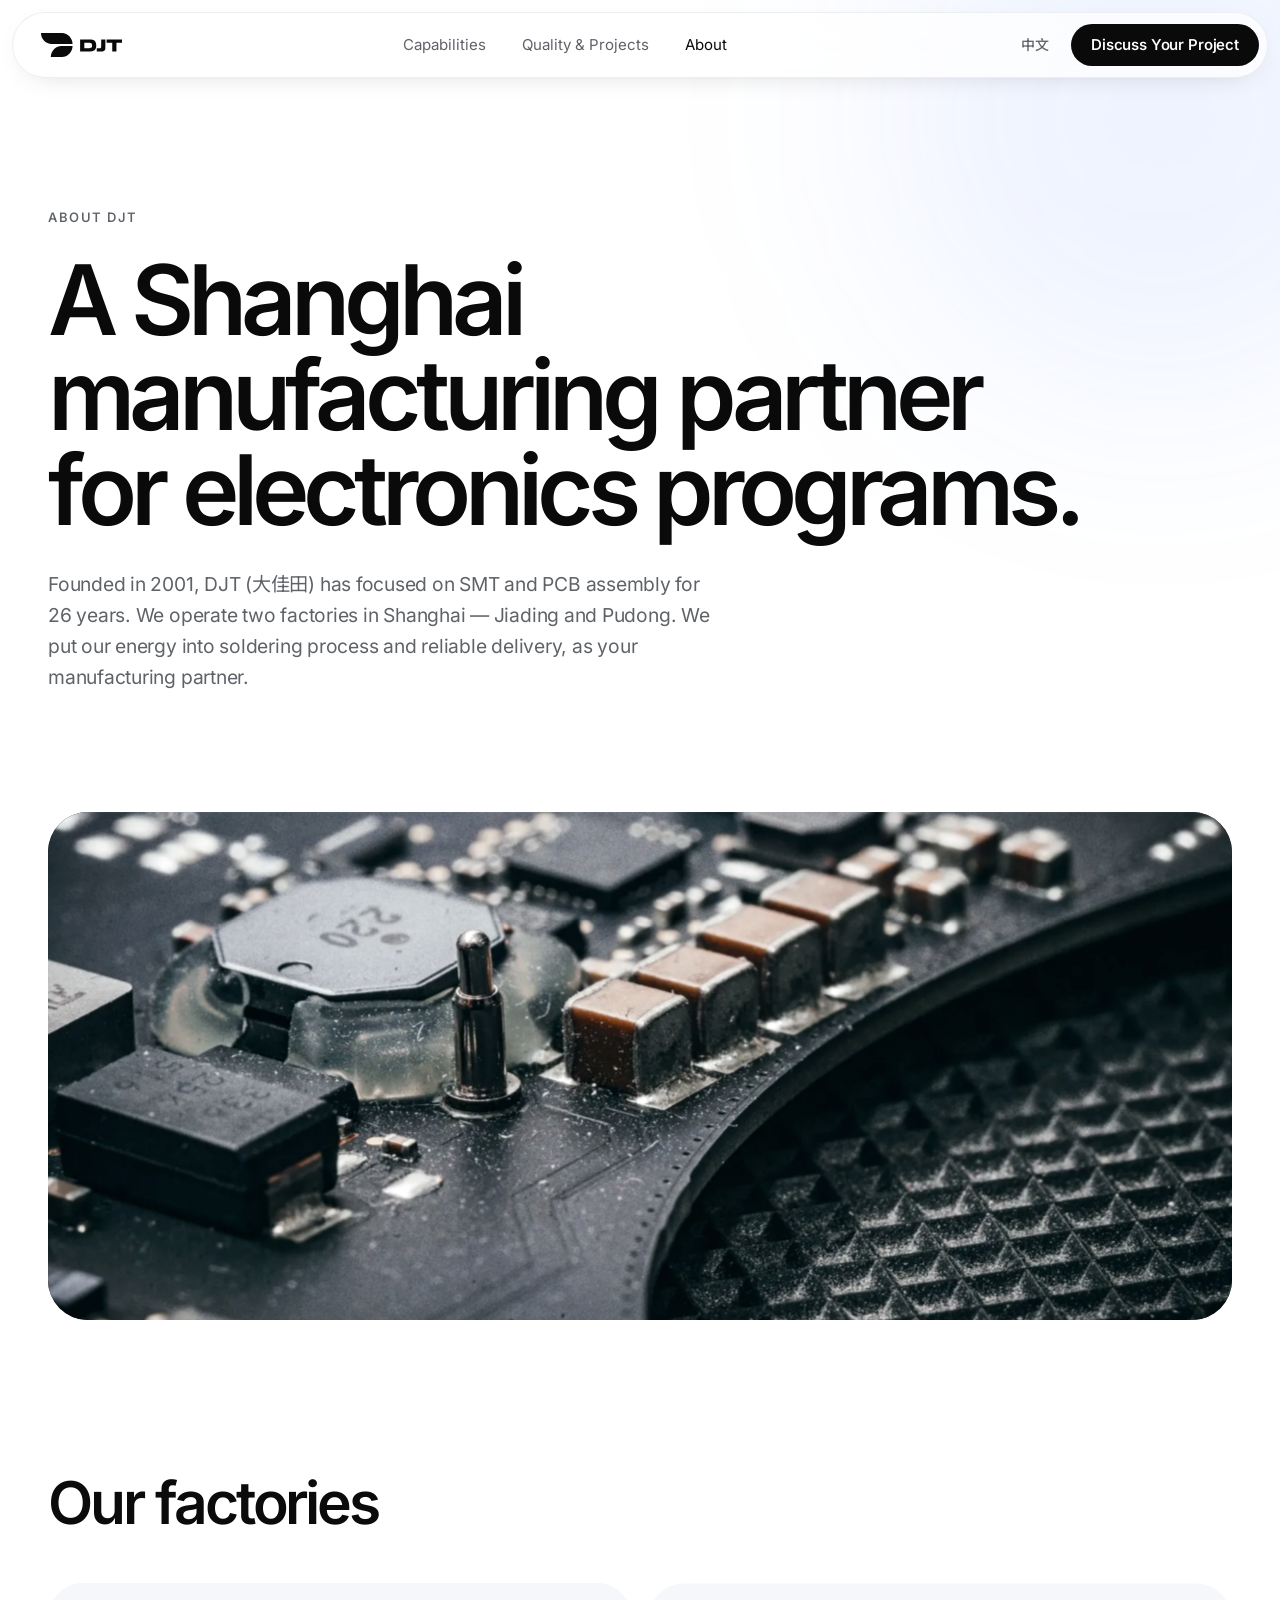
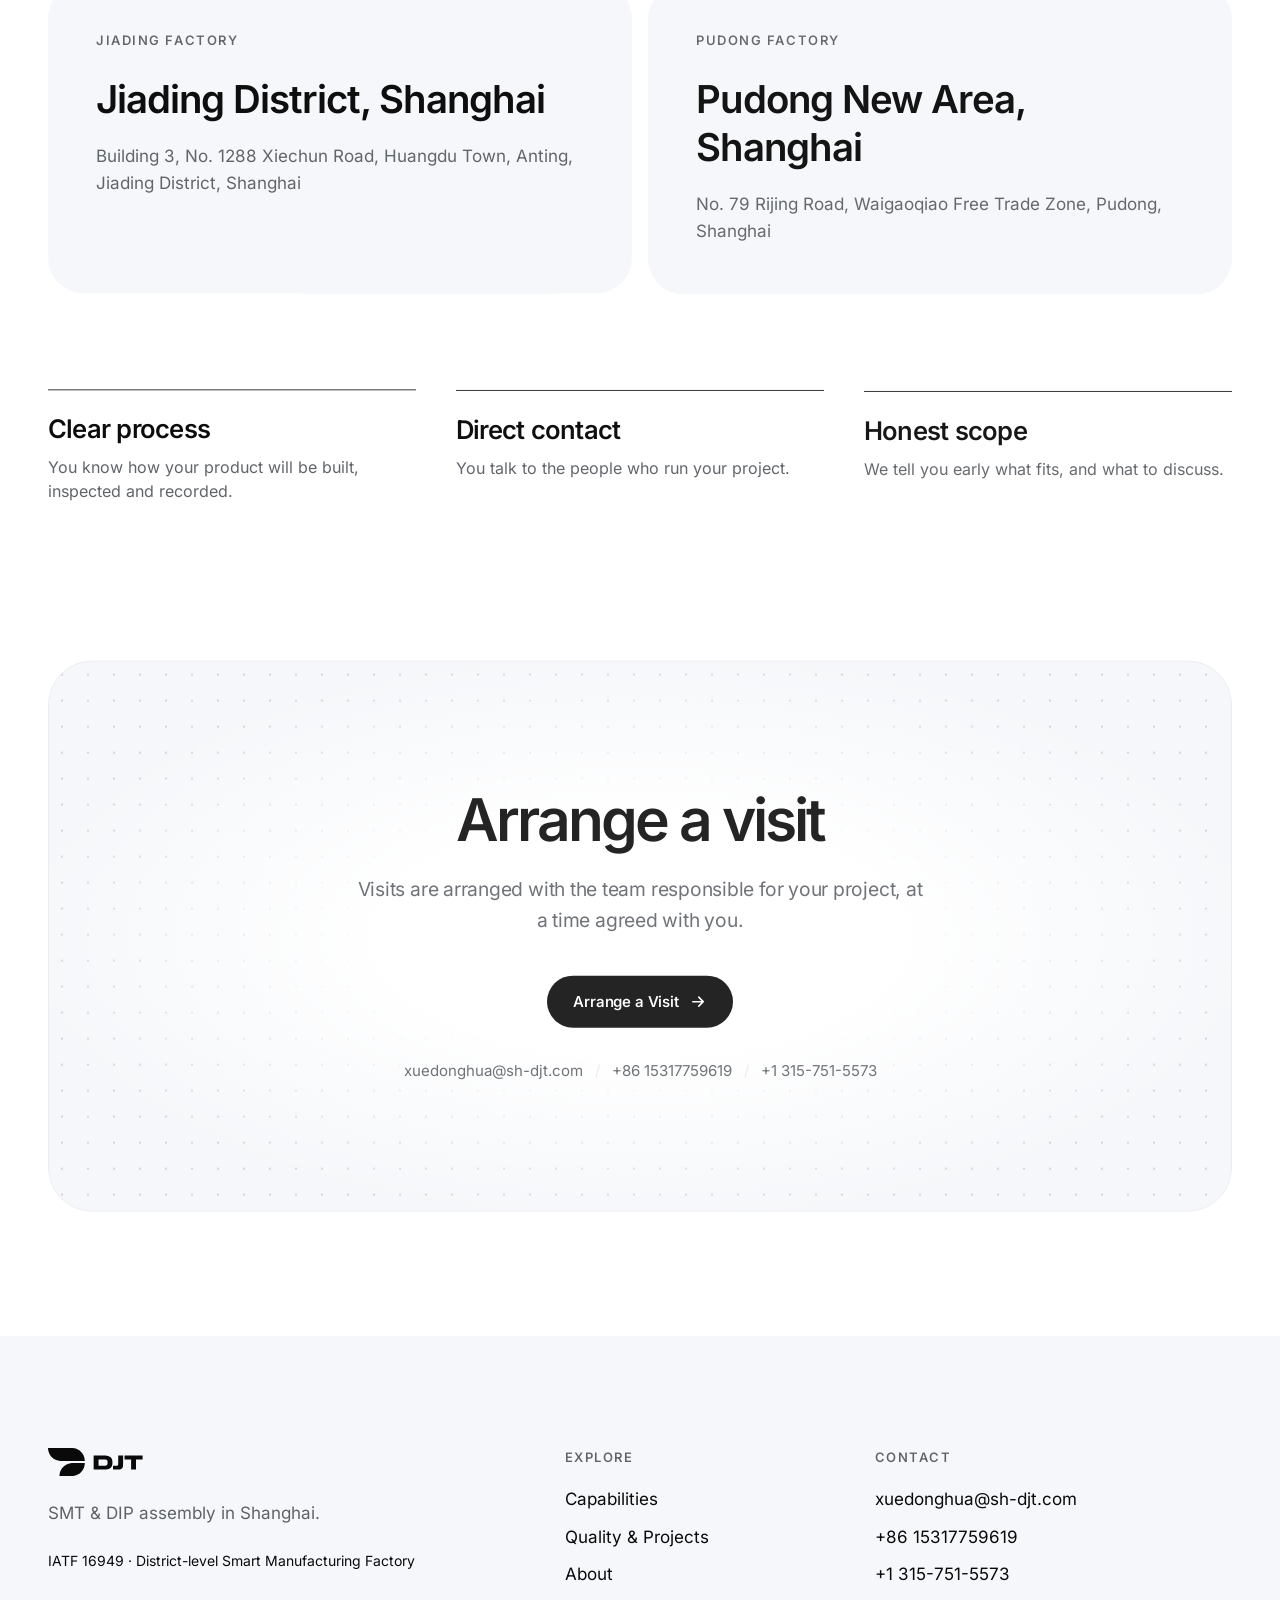
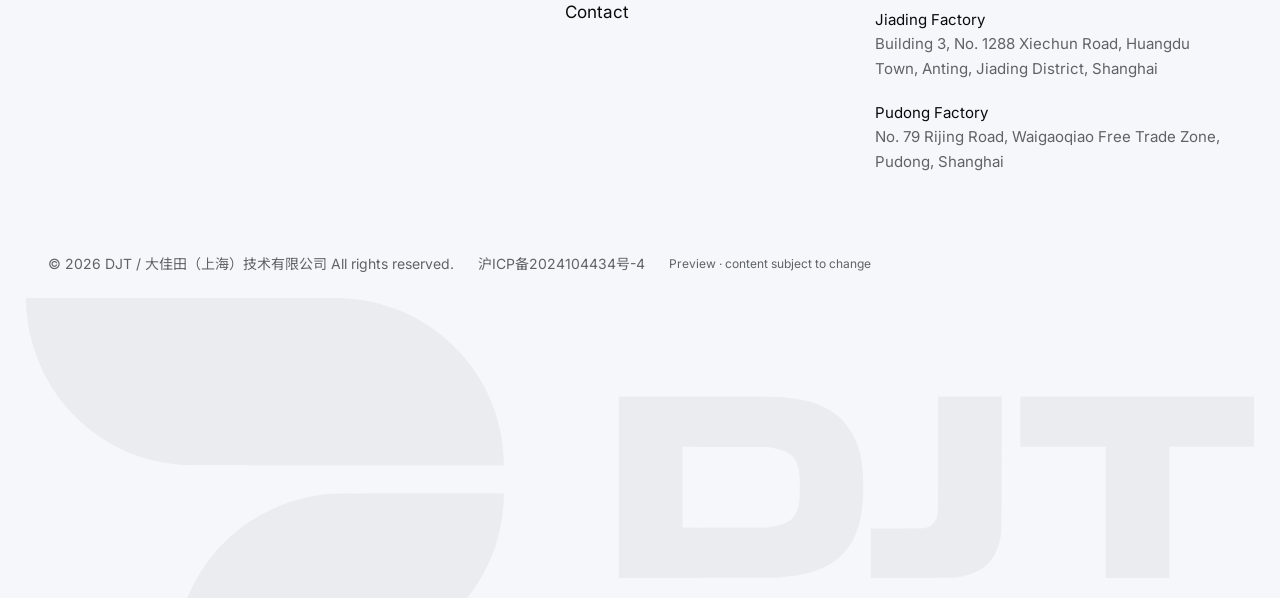
==== commit daae3072: "Deploy staging from djt-website b813066" ====
--- a/about/index.html
+++ b/about/index.html
@@ -1,4 +1,4 @@
 <!DOCTYPE html><html lang="en"> <head><meta charset="utf-8"><meta name="viewport" content="width=device-width, initial-scale=1"><title>About DJT | Shanghai</title><meta name="description" content="DJT, SMT and PCB assembly in Shanghai. Our sites, our approach, and how to arrange a visit."><meta name="robots" content="noindex, nofollow"><link rel="canonical" href="https://djt-technology.github.io/about/"><link rel="alternate" hreflang="en" href="https://djt-technology.github.io/about/"><link rel="alternate" hreflang="zh-CN" href="https://djt-technology.github.io/zh/about/"><link rel="alternate" hreflang="x-default" href="https://djt-technology.github.io/about/"><meta property="og:title" content="About DJT | Shanghai"><meta property="og:description" content="DJT, SMT and PCB assembly in Shanghai. Our sites, our approach, and how to arrange a visit."><meta property="og:type" content="website"><meta property="og:url" content="https://djt-technology.github.io/about/"><meta name="theme-color" content="#ffffff"><link rel="icon" href="/favicon.svg" type="image/svg+xml"><script>
       // Motion is opt-in: only when the user has not asked for reduced motion.
       if (!matchMedia('(prefers-reduced-motion: reduce)').matches) document.documentElement.classList.add('motion');
-    </script><link rel="stylesheet" href="/_astro/_slug_.BcSGeZsh.css"></head> <body> <a href="#main" class="sr-only focus:not-sr-only focus:fixed focus:left-4 focus:top-4 focus:z-[60] focus:rounded-full focus:bg-white focus:px-4 focus:py-2">Skip to content</a> <header class="site fixed left-1/2 top-3 z-50 w-[min(1360px,calc(100%-24px))] rounded-full border border-line/80 bg-white/75 shadow-[0_8px_30px_-18px_rgb(0,0,0,0.25)] backdrop-blur-xl" style="translate:-50% 0"> <div class="flex h-14 items-center justify-between gap-4 pl-5 pr-2 md:h-16 md:pl-7"> <a href="/" aria-label="DJT" class="block shrink-0"><svg xmlns="http://www.w3.org/2000/svg" viewBox="0 0 5984 1771" fill="currentColor" class="h-5 w-auto md:h-6" role="img" aria-label="DJT"><path fill-rule="evenodd" d="M725 1752C725 1731 727 1701 731 1672C748 1523 807 1381 900 1264C1037 1091 1233 982 1450 957C1495 951 1470 952 1915 951L2327 951L2327 977C2326 991 2326 1005 2325 1007C2325 1009 2325 1017 2324 1024C2297 1344 2079 1622 1774 1727C1708 1749 1650 1761 1569 1769C1560 1770 1453 1770 1141 1771L725 1771L725 1752ZM2887 921L2887 480L3261 480C3631 480 3650 480 3688 483C3868 498 3972 556 4032 675C4064 740 4078 815 4078 920C4078 1044 4057 1134 4012 1204C3946 1304 3835 1352 3646 1362C3634 1363 3489 1363 3257 1363L2887 1363L2887 921ZM4114 1243L4114 1122L4244 1122L4374 1121L4382 1119C4411 1111 4430 1091 4438 1059C4442 1043 4442 1043 4442 757L4442 480L4597 480L4752 480L4752 803C4751 1103 4751 1128 4750 1141C4734 1268 4671 1337 4552 1357C4518 1363 4530 1362 4314 1363L4114 1363L4114 1243ZM5258 1044L5258 724L5051 724C4938 724 4844 724 4843 724C4842 724 4842 699 4842 602L4842 480L5413 480L5984 480L5984 602L5984 724L5780 724C5668 724 5576 724 5575 724C5574 725 5573 725 5571 725L5568 725L5568 1044L5568 1363L5413 1363L5258 1363L5258 1044ZM3596 1118C3599 1117 3606 1117 3612 1116C3664 1111 3707 1096 3729 1076C3747 1058 3760 1030 3765 994C3768 971 3769 911 3767 872C3763 785 3728 747 3638 731C3603 725 3604 725 3381 725L3197 724L3197 921C3197 1029 3197 1118 3198 1118C3199 1119 3587 1118 3596 1118ZM792 815C563 806 366 716 211 548C94 421 17 245 3 71C2 64 2 56 1 54C1 51 1 38 0 25L-0 0L769 0C1259 0 1544 0 1555 1C1980 25 2316 369 2327 792L2327 816L1563 816C1142 816 795 815 792 815Z"></path></svg></a> <nav class="hidden items-center gap-9 text-[15px] text-muted md:flex" aria-label="Main"> <a href="/capabilities/" class="transition-colors hover:text-ink">Capabilities</a><a href="/quality/" class="transition-colors hover:text-ink">Quality &amp; Projects</a><a href="/about/" class="transition-colors hover:text-ink text-ink">About</a> </nav> <div class="flex items-center gap-1.5 md:gap-2"> <a href="/zh/about/" hreflang="zh-CN" lang="zh-CN" title="切换到中文" class="rounded-full px-3.5 py-2 text-sm font-medium text-muted transition-colors hover:bg-soft hover:text-ink">中文</a> <a href="/contact/" class="btn hidden !px-5 !py-2.5 md:inline-flex">Discuss Your Project</a> <details class="group relative md:hidden"> <summary class="flex h-10 w-10 cursor-pointer list-none items-center justify-center rounded-full bg-ink text-white [&::-webkit-details-marker]:hidden" aria-label="Menu"> <svg width="18" height="18" viewBox="0 0 24 24" fill="none" stroke="currentColor" stroke-width="2" stroke-linecap="round"><path class="group-open:hidden" d="M4 8h16M4 16h16"></path><path class="hidden group-open:block" d="M6 6l12 12M18 6 6 18"></path></svg> </summary> <div class="absolute right-0 top-[calc(100%+12px)] w-[min(300px,calc(100vw-48px))] rounded-3xl border border-line bg-white p-3 shadow-2xl"> <a href="/capabilities/" class="block rounded-2xl px-4 py-3.5 text-[17px] font-medium hover:bg-soft">Capabilities</a><a href="/quality/" class="block rounded-2xl px-4 py-3.5 text-[17px] font-medium hover:bg-soft">Quality &amp; Projects</a><a href="/about/" class="block rounded-2xl px-4 py-3.5 text-[17px] font-medium hover:bg-soft">About</a><a href="/contact/" class="block rounded-2xl px-4 py-3.5 text-[17px] font-medium hover:bg-soft">Contact</a> </div> </details> </div> </div> </header> <main id="main"> <section class="relative overflow-hidden pb-6 pt-40 md:pt-52"> <div class="glow pointer-events-none absolute -right-40 -top-40 h-[560px] w-[560px] rounded-full bg-blue/8 blur-[110px]" aria-hidden="true"></div> <div class="wrap relative"> <p class="kicker rise" style="--i:0">About DJT</p> <h1 class="display rise mt-6 max-w-[11em]" style="--i:1">A Shanghai manufacturing partner for electronics programs.</h1> <p class="lead rise mt-8 max-w-2xl" style="--i:2">Founded in 2001, DJT (大佳田) has focused on SMT and PCB assembly for 26 years. We operate two factories in Shanghai — Jiading and Pudong. We put our energy into soldering process and reliable delivery, as your manufacturing partner.</p> </div> </section> <div class="wrap mt-16 md:mt-24" data-reveal> <figure class="photo aspect-[4/3] rounded-[40px] sm:aspect-[16/9] lg:aspect-[21/9]"> <img src="/_astro/macro.MWbk1FkZ_ZbzJy1.webp" srcset="/_astro/macro.MWbk1FkZ_1HTi1N.webp 800w, /_astro/macro.MWbk1FkZ_1d5FGL.webp 1280w, /_astro/macro.MWbk1FkZ_ZeBVcn.webp 1920w" alt sizes="(min-width: 1024px) 1360px, 100vw" data-parallax loading="lazy" decoding="async" fetchpriority="auto" width="2000" height="1333" class="absolute inset-0">  </figure> </div> <section class="section"> <div class="wrap"> <h2 class="h2" data-reveal>Our factories</h2> <div class="mt-12 grid gap-4 md:grid-cols-2"> <div class="rounded-[36px] bg-soft p-9 md:p-12" data-reveal> <p class="kicker">Jiading Factory</p> <p class="mt-6 text-[clamp(26px,3vw,42px)] font-semibold leading-tight tracking-tight">Jiading District, Shanghai</p> <p class="mt-5 text-[17px] leading-relaxed text-muted">Building 3, No. 1288 Xiechun Road, Huangdu Town, Anting, Jiading District, Shanghai</p> </div><div class="rounded-[36px] bg-soft p-9 md:p-12" data-reveal> <p class="kicker">Pudong Factory</p> <p class="mt-6 text-[clamp(26px,3vw,42px)] font-semibold leading-tight tracking-tight">Pudong New Area, Shanghai</p> <p class="mt-5 text-[17px] leading-relaxed text-muted">No. 79 Rijing Road, Waigaoqiao Free Trade Zone, Pudong, Shanghai</p> </div> </div> <ul class="mt-24 grid gap-10 md:grid-cols-3"> <li class="border-t border-ink pt-6" data-reveal><h3 class="h3">Clear process</h3><p class="mt-3 text-muted">You know how your product will be built, inspected and recorded.</p></li><li class="border-t border-ink pt-6" data-reveal><h3 class="h3">Direct contact</h3><p class="mt-3 text-muted">You talk to the people who run your project.</p></li><li class="border-t border-ink pt-6" data-reveal><h3 class="h3">Honest scope</h3><p class="mt-3 text-muted">We tell you early what fits, and what to discuss.</p></li> </ul> </div> </section> <section class="wrap pb-24 md:pb-32"> <div class="dots relative overflow-hidden rounded-[44px] border border-line bg-soft px-6 py-20 text-center md:py-32" data-reveal> <div class="pointer-events-none absolute inset-0 bg-[radial-gradient(ellipse_at_center,#fff_30%,transparent_75%)]" aria-hidden="true"></div> <div class="relative"> <h2 class="h2 mx-auto max-w-[18ch]">Arrange a visit</h2> <p class="lead mx-auto mt-6 max-w-xl">Visits are arranged with the team responsible for your project, at a time agreed with you.</p> <div class="mt-10 flex flex-wrap items-center justify-center gap-3"> <a href="/contact/" class="btn">Arrange a Visit<svg width="18" height="18" viewBox="0 0 24 24" fill="none" stroke="currentColor" stroke-width="2" stroke-linecap="round" stroke-linejoin="round" aria-hidden="true"><path d="M5 12h14m-6-6 6 6-6 6"></path></svg></a> </div> <p class="mt-8 flex flex-col items-center justify-center gap-2 text-[15px] text-muted sm:flex-row sm:flex-wrap sm:gap-x-0 sm:gap-y-1"> <a class="hover:text-ink" href="mailto:kevin@sh-djt.com">kevin@sh-djt.com</a> <span class="contents"> <span class="mx-3 hidden text-line sm:inline" aria-hidden="true">/</span> <a class="hover:text-ink" href="tel:+8615317759619">+86 15317759619</a> </span><span class="contents"> <span class="mx-3 hidden text-line sm:inline" aria-hidden="true">/</span> <a class="hover:text-ink" href="tel:+1315-751-5573">+1 315-751-5573</a> </span> </p> </div> </div> </section> </main> <footer class="relative overflow-hidden bg-soft"> <div class="wrap pt-20 md:pt-28"> <div class="grid gap-14 md:grid-cols-12"> <div class="md:col-span-5"> <svg xmlns="http://www.w3.org/2000/svg" viewBox="0 0 5984 1771" fill="currentColor" class="h-7 w-auto" role="img" aria-label="DJT"><path fill-rule="evenodd" d="M725 1752C725 1731 727 1701 731 1672C748 1523 807 1381 900 1264C1037 1091 1233 982 1450 957C1495 951 1470 952 1915 951L2327 951L2327 977C2326 991 2326 1005 2325 1007C2325 1009 2325 1017 2324 1024C2297 1344 2079 1622 1774 1727C1708 1749 1650 1761 1569 1769C1560 1770 1453 1770 1141 1771L725 1771L725 1752ZM2887 921L2887 480L3261 480C3631 480 3650 480 3688 483C3868 498 3972 556 4032 675C4064 740 4078 815 4078 920C4078 1044 4057 1134 4012 1204C3946 1304 3835 1352 3646 1362C3634 1363 3489 1363 3257 1363L2887 1363L2887 921ZM4114 1243L4114 1122L4244 1122L4374 1121L4382 1119C4411 1111 4430 1091 4438 1059C4442 1043 4442 1043 4442 757L4442 480L4597 480L4752 480L4752 803C4751 1103 4751 1128 4750 1141C4734 1268 4671 1337 4552 1357C4518 1363 4530 1362 4314 1363L4114 1363L4114 1243ZM5258 1044L5258 724L5051 724C4938 724 4844 724 4843 724C4842 724 4842 699 4842 602L4842 480L5413 480L5984 480L5984 602L5984 724L5780 724C5668 724 5576 724 5575 724C5574 725 5573 725 5571 725L5568 725L5568 1044L5568 1363L5413 1363L5258 1363L5258 1044ZM3596 1118C3599 1117 3606 1117 3612 1116C3664 1111 3707 1096 3729 1076C3747 1058 3760 1030 3765 994C3768 971 3769 911 3767 872C3763 785 3728 747 3638 731C3603 725 3604 725 3381 725L3197 724L3197 921C3197 1029 3197 1118 3198 1118C3199 1119 3587 1118 3596 1118ZM792 815C563 806 366 716 211 548C94 421 17 245 3 71C2 64 2 56 1 54C1 51 1 38 0 25L-0 0L769 0C1259 0 1544 0 1555 1C1980 25 2316 369 2327 792L2327 816L1563 816C1142 816 795 815 792 815Z"></path></svg> <p class="mt-6 max-w-sm text-[17px] leading-relaxed text-muted">SMT &amp; DIP assembly in Shanghai.</p> <p class="mt-6 text-sm text-ink">IATF 16949 · District-level Smart Manufacturing Factory</p> </div> <nav class="md:col-span-3" aria-label="Footer"> <p class="kicker mb-5 !text-muted">Explore</p> <ul class="space-y-3 text-[17px]"> <li><a href="/capabilities/" class="transition-colors hover:text-blue">Capabilities</a></li><li><a href="/quality/" class="transition-colors hover:text-blue">Quality &amp; Projects</a></li><li><a href="/about/" class="transition-colors hover:text-blue">About</a></li><li><a href="/contact/" class="transition-colors hover:text-blue">Contact</a></li> </ul> </nav> <div class="md:col-span-4"> <p class="kicker mb-5 !text-muted">Contact</p> <ul class="space-y-3 text-[17px]"> <li><a href="mailto:kevin@sh-djt.com" class="transition-colors hover:text-blue">kevin@sh-djt.com</a></li> <li><a href="tel:+8615317759619" class="transition-colors hover:text-blue">+86 15317759619</a></li><li><a href="tel:+1315-751-5573" class="transition-colors hover:text-blue">+1 315-751-5573</a></li> <li class="pt-2 text-[15px] leading-relaxed text-muted"><span class="text-ink">Jiading Factory</span><br>Building 3, No. 1288 Xiechun Road, Huangdu Town, Anting, Jiading District, Shanghai</li><li class="pt-2 text-[15px] leading-relaxed text-muted"><span class="text-ink">Pudong Factory</span><br>No. 79 Rijing Road, Waigaoqiao Free Trade Zone, Pudong, Shanghai</li> </ul> </div> </div> <div class="mt-20 flex flex-col gap-2 pb-6 text-sm text-muted sm:flex-row sm:flex-wrap sm:items-center sm:gap-x-6 sm:gap-y-2"> <p> © 2026 DJT / 大佳田（上海）技术有限公司  All rights reserved. </p> <p> <a href="https://beian.miit.gov.cn/" target="_blank" rel="noopener noreferrer" class="transition-colors hover:text-blue">沪ICP备2024104434号-4</a> </p> <p class="text-xs">Preview · content subject to change</p> </div> </div> <div class="pointer-events-none select-none mt-0 -mb-[5vw] px-[2vw] text-ink/[0.045]" aria-hidden="true"><svg xmlns="http://www.w3.org/2000/svg" viewBox="0 0 5984 1771" fill="currentColor" class="h-auto w-full" role="img" aria-label="DJT"><path fill-rule="evenodd" d="M725 1752C725 1731 727 1701 731 1672C748 1523 807 1381 900 1264C1037 1091 1233 982 1450 957C1495 951 1470 952 1915 951L2327 951L2327 977C2326 991 2326 1005 2325 1007C2325 1009 2325 1017 2324 1024C2297 1344 2079 1622 1774 1727C1708 1749 1650 1761 1569 1769C1560 1770 1453 1770 1141 1771L725 1771L725 1752ZM2887 921L2887 480L3261 480C3631 480 3650 480 3688 483C3868 498 3972 556 4032 675C4064 740 4078 815 4078 920C4078 1044 4057 1134 4012 1204C3946 1304 3835 1352 3646 1362C3634 1363 3489 1363 3257 1363L2887 1363L2887 921ZM4114 1243L4114 1122L4244 1122L4374 1121L4382 1119C4411 1111 4430 1091 4438 1059C4442 1043 4442 1043 4442 757L4442 480L4597 480L4752 480L4752 803C4751 1103 4751 1128 4750 1141C4734 1268 4671 1337 4552 1357C4518 1363 4530 1362 4314 1363L4114 1363L4114 1243ZM5258 1044L5258 724L5051 724C4938 724 4844 724 4843 724C4842 724 4842 699 4842 602L4842 480L5413 480L5984 480L5984 602L5984 724L5780 724C5668 724 5576 724 5575 724C5574 725 5573 725 5571 725L5568 725L5568 1044L5568 1363L5413 1363L5258 1363L5258 1044ZM3596 1118C3599 1117 3606 1117 3612 1116C3664 1111 3707 1096 3729 1076C3747 1058 3760 1030 3765 994C3768 971 3769 911 3767 872C3763 785 3728 747 3638 731C3603 725 3604 725 3381 725L3197 724L3197 921C3197 1029 3197 1118 3198 1118C3199 1119 3587 1118 3596 1118ZM792 815C563 806 366 716 211 548C94 421 17 245 3 71C2 64 2 56 1 54C1 51 1 38 0 25L-0 0L769 0C1259 0 1544 0 1555 1C1980 25 2316 369 2327 792L2327 816L1563 816C1142 816 795 815 792 815Z"></path></svg></div> </footer> <script type="module" src="/_astro/Base.astro_astro_type_script_index_0_lang.DvaX_a0v.js"></script> </body> </html>+    </script><link rel="stylesheet" href="/_astro/_slug_.BcSGeZsh.css"></head> <body> <a href="#main" class="sr-only focus:not-sr-only focus:fixed focus:left-4 focus:top-4 focus:z-[60] focus:rounded-full focus:bg-white focus:px-4 focus:py-2">Skip to content</a> <header class="site fixed left-1/2 top-3 z-50 w-[min(1360px,calc(100%-24px))] rounded-full border border-line/80 bg-white/75 shadow-[0_8px_30px_-18px_rgb(0,0,0,0.25)] backdrop-blur-xl" style="translate:-50% 0"> <div class="flex h-14 items-center justify-between gap-4 pl-5 pr-2 md:h-16 md:pl-7"> <a href="/" aria-label="DJT" class="block shrink-0"><svg xmlns="http://www.w3.org/2000/svg" viewBox="0 0 5984 1771" fill="currentColor" class="h-5 w-auto md:h-6" role="img" aria-label="DJT"><path fill-rule="evenodd" d="M725 1752C725 1731 727 1701 731 1672C748 1523 807 1381 900 1264C1037 1091 1233 982 1450 957C1495 951 1470 952 1915 951L2327 951L2327 977C2326 991 2326 1005 2325 1007C2325 1009 2325 1017 2324 1024C2297 1344 2079 1622 1774 1727C1708 1749 1650 1761 1569 1769C1560 1770 1453 1770 1141 1771L725 1771L725 1752ZM2887 921L2887 480L3261 480C3631 480 3650 480 3688 483C3868 498 3972 556 4032 675C4064 740 4078 815 4078 920C4078 1044 4057 1134 4012 1204C3946 1304 3835 1352 3646 1362C3634 1363 3489 1363 3257 1363L2887 1363L2887 921ZM4114 1243L4114 1122L4244 1122L4374 1121L4382 1119C4411 1111 4430 1091 4438 1059C4442 1043 4442 1043 4442 757L4442 480L4597 480L4752 480L4752 803C4751 1103 4751 1128 4750 1141C4734 1268 4671 1337 4552 1357C4518 1363 4530 1362 4314 1363L4114 1363L4114 1243ZM5258 1044L5258 724L5051 724C4938 724 4844 724 4843 724C4842 724 4842 699 4842 602L4842 480L5413 480L5984 480L5984 602L5984 724L5780 724C5668 724 5576 724 5575 724C5574 725 5573 725 5571 725L5568 725L5568 1044L5568 1363L5413 1363L5258 1363L5258 1044ZM3596 1118C3599 1117 3606 1117 3612 1116C3664 1111 3707 1096 3729 1076C3747 1058 3760 1030 3765 994C3768 971 3769 911 3767 872C3763 785 3728 747 3638 731C3603 725 3604 725 3381 725L3197 724L3197 921C3197 1029 3197 1118 3198 1118C3199 1119 3587 1118 3596 1118ZM792 815C563 806 366 716 211 548C94 421 17 245 3 71C2 64 2 56 1 54C1 51 1 38 0 25L-0 0L769 0C1259 0 1544 0 1555 1C1980 25 2316 369 2327 792L2327 816L1563 816C1142 816 795 815 792 815Z"></path></svg></a> <nav class="hidden items-center gap-9 text-[15px] text-muted md:flex" aria-label="Main"> <a href="/capabilities/" class="transition-colors hover:text-ink">Capabilities</a><a href="/quality/" class="transition-colors hover:text-ink">Quality &amp; Projects</a><a href="/about/" class="transition-colors hover:text-ink text-ink">About</a> </nav> <div class="flex items-center gap-1.5 md:gap-2"> <a href="/zh/about/" hreflang="zh-CN" lang="zh-CN" title="切换到中文" class="rounded-full px-3.5 py-2 text-sm font-medium text-muted transition-colors hover:bg-soft hover:text-ink">中文</a> <a href="/contact/" class="btn hidden !px-5 !py-2.5 md:inline-flex">Discuss Your Project</a> <details class="group relative md:hidden"> <summary class="flex h-10 w-10 cursor-pointer list-none items-center justify-center rounded-full bg-ink text-white [&::-webkit-details-marker]:hidden" aria-label="Menu"> <svg width="18" height="18" viewBox="0 0 24 24" fill="none" stroke="currentColor" stroke-width="2" stroke-linecap="round"><path class="group-open:hidden" d="M4 8h16M4 16h16"></path><path class="hidden group-open:block" d="M6 6l12 12M18 6 6 18"></path></svg> </summary> <div class="absolute right-0 top-[calc(100%+12px)] w-[min(300px,calc(100vw-48px))] rounded-3xl border border-line bg-white p-3 shadow-2xl"> <a href="/capabilities/" class="block rounded-2xl px-4 py-3.5 text-[17px] font-medium hover:bg-soft">Capabilities</a><a href="/quality/" class="block rounded-2xl px-4 py-3.5 text-[17px] font-medium hover:bg-soft">Quality &amp; Projects</a><a href="/about/" class="block rounded-2xl px-4 py-3.5 text-[17px] font-medium hover:bg-soft">About</a><a href="/contact/" class="block rounded-2xl px-4 py-3.5 text-[17px] font-medium hover:bg-soft">Contact</a> </div> </details> </div> </div> </header> <main id="main"> <section class="relative overflow-hidden pb-6 pt-40 md:pt-52"> <div class="glow pointer-events-none absolute -right-40 -top-40 h-[560px] w-[560px] rounded-full bg-blue/8 blur-[110px]" aria-hidden="true"></div> <div class="wrap relative"> <p class="kicker rise" style="--i:0">About DJT</p> <h1 class="display rise mt-6 max-w-[11em]" style="--i:1">A Shanghai manufacturing partner for electronics programs.</h1> <p class="lead rise mt-8 max-w-2xl" style="--i:2">Founded in 2001, DJT (大佳田) has focused on SMT and PCB assembly for 26 years. We operate two factories in Shanghai — Jiading and Pudong. We put our energy into soldering process and reliable delivery, as your manufacturing partner.</p> </div> </section> <div class="wrap mt-16 md:mt-24" data-reveal> <figure class="photo aspect-[4/3] rounded-[40px] sm:aspect-[16/9] lg:aspect-[21/9]"> <img src="/_astro/macro.MWbk1FkZ_ZbzJy1.webp" srcset="/_astro/macro.MWbk1FkZ_1HTi1N.webp 800w, /_astro/macro.MWbk1FkZ_1d5FGL.webp 1280w, /_astro/macro.MWbk1FkZ_ZeBVcn.webp 1920w" alt sizes="(min-width: 1024px) 1360px, 100vw" data-parallax loading="lazy" decoding="async" fetchpriority="auto" width="2000" height="1333" class="absolute inset-0">  </figure> </div> <section class="section"> <div class="wrap"> <h2 class="h2" data-reveal>Our factories</h2> <div class="mt-12 grid gap-4 md:grid-cols-2"> <div class="rounded-[36px] bg-soft p-9 md:p-12" data-reveal> <p class="kicker">Jiading Factory</p> <p class="mt-6 text-[clamp(26px,3vw,42px)] font-semibold leading-tight tracking-tight">Jiading District, Shanghai</p> <p class="mt-5 text-[17px] leading-relaxed text-muted">Building 3, No. 1288 Xiechun Road, Huangdu Town, Anting, Jiading District, Shanghai</p> </div><div class="rounded-[36px] bg-soft p-9 md:p-12" data-reveal> <p class="kicker">Pudong Factory</p> <p class="mt-6 text-[clamp(26px,3vw,42px)] font-semibold leading-tight tracking-tight">Pudong New Area, Shanghai</p> <p class="mt-5 text-[17px] leading-relaxed text-muted">No. 79 Rijing Road, Waigaoqiao Free Trade Zone, Pudong, Shanghai</p> </div> </div> <ul class="mt-24 grid gap-10 md:grid-cols-3"> <li class="border-t border-ink pt-6" data-reveal><h3 class="h3">Clear process</h3><p class="mt-3 text-muted">You know how your product will be built, inspected and recorded.</p></li><li class="border-t border-ink pt-6" data-reveal><h3 class="h3">Direct contact</h3><p class="mt-3 text-muted">You talk to the people who run your project.</p></li><li class="border-t border-ink pt-6" data-reveal><h3 class="h3">Honest scope</h3><p class="mt-3 text-muted">We tell you early what fits, and what to discuss.</p></li> </ul> </div> </section> <section class="wrap pb-24 md:pb-32"> <div class="dots relative overflow-hidden rounded-[44px] border border-line bg-soft px-6 py-20 text-center md:py-32" data-reveal> <div class="pointer-events-none absolute inset-0 bg-[radial-gradient(ellipse_at_center,#fff_30%,transparent_75%)]" aria-hidden="true"></div> <div class="relative"> <h2 class="h2 mx-auto max-w-[18ch]">Arrange a visit</h2> <p class="lead mx-auto mt-6 max-w-xl">Visits are arranged with the team responsible for your project, at a time agreed with you.</p> <div class="mt-10 flex flex-wrap items-center justify-center gap-3"> <a href="/contact/" class="btn">Arrange a Visit<svg width="18" height="18" viewBox="0 0 24 24" fill="none" stroke="currentColor" stroke-width="2" stroke-linecap="round" stroke-linejoin="round" aria-hidden="true"><path d="M5 12h14m-6-6 6 6-6 6"></path></svg></a> </div> <p class="mt-8 flex flex-col items-center justify-center gap-2 text-[15px] text-muted sm:flex-row sm:flex-wrap sm:gap-x-0 sm:gap-y-1"> <a class="hover:text-ink" href="mailto:xuedonghua@sh-djt.com">xuedonghua@sh-djt.com</a> <span class="contents"> <span class="mx-3 hidden text-line sm:inline" aria-hidden="true">/</span> <a class="hover:text-ink" href="tel:+8615317759619">+86 15317759619</a> </span><span class="contents"> <span class="mx-3 hidden text-line sm:inline" aria-hidden="true">/</span> <a class="hover:text-ink" href="tel:+1315-751-5573">+1 315-751-5573</a> </span> </p> </div> </div> </section> </main> <footer class="relative overflow-hidden bg-soft"> <div class="wrap pt-20 md:pt-28"> <div class="grid gap-14 md:grid-cols-12"> <div class="md:col-span-5"> <svg xmlns="http://www.w3.org/2000/svg" viewBox="0 0 5984 1771" fill="currentColor" class="h-7 w-auto" role="img" aria-label="DJT"><path fill-rule="evenodd" d="M725 1752C725 1731 727 1701 731 1672C748 1523 807 1381 900 1264C1037 1091 1233 982 1450 957C1495 951 1470 952 1915 951L2327 951L2327 977C2326 991 2326 1005 2325 1007C2325 1009 2325 1017 2324 1024C2297 1344 2079 1622 1774 1727C1708 1749 1650 1761 1569 1769C1560 1770 1453 1770 1141 1771L725 1771L725 1752ZM2887 921L2887 480L3261 480C3631 480 3650 480 3688 483C3868 498 3972 556 4032 675C4064 740 4078 815 4078 920C4078 1044 4057 1134 4012 1204C3946 1304 3835 1352 3646 1362C3634 1363 3489 1363 3257 1363L2887 1363L2887 921ZM4114 1243L4114 1122L4244 1122L4374 1121L4382 1119C4411 1111 4430 1091 4438 1059C4442 1043 4442 1043 4442 757L4442 480L4597 480L4752 480L4752 803C4751 1103 4751 1128 4750 1141C4734 1268 4671 1337 4552 1357C4518 1363 4530 1362 4314 1363L4114 1363L4114 1243ZM5258 1044L5258 724L5051 724C4938 724 4844 724 4843 724C4842 724 4842 699 4842 602L4842 480L5413 480L5984 480L5984 602L5984 724L5780 724C5668 724 5576 724 5575 724C5574 725 5573 725 5571 725L5568 725L5568 1044L5568 1363L5413 1363L5258 1363L5258 1044ZM3596 1118C3599 1117 3606 1117 3612 1116C3664 1111 3707 1096 3729 1076C3747 1058 3760 1030 3765 994C3768 971 3769 911 3767 872C3763 785 3728 747 3638 731C3603 725 3604 725 3381 725L3197 724L3197 921C3197 1029 3197 1118 3198 1118C3199 1119 3587 1118 3596 1118ZM792 815C563 806 366 716 211 548C94 421 17 245 3 71C2 64 2 56 1 54C1 51 1 38 0 25L-0 0L769 0C1259 0 1544 0 1555 1C1980 25 2316 369 2327 792L2327 816L1563 816C1142 816 795 815 792 815Z"></path></svg> <p class="mt-6 max-w-sm text-[17px] leading-relaxed text-muted">SMT &amp; DIP assembly in Shanghai.</p> <p class="mt-6 text-sm text-ink">IATF 16949 · District-level Smart Manufacturing Factory</p> </div> <nav class="md:col-span-3" aria-label="Footer"> <p class="kicker mb-5 !text-muted">Explore</p> <ul class="space-y-3 text-[17px]"> <li><a href="/capabilities/" class="transition-colors hover:text-blue">Capabilities</a></li><li><a href="/quality/" class="transition-colors hover:text-blue">Quality &amp; Projects</a></li><li><a href="/about/" class="transition-colors hover:text-blue">About</a></li><li><a href="/contact/" class="transition-colors hover:text-blue">Contact</a></li> </ul> </nav> <div class="md:col-span-4"> <p class="kicker mb-5 !text-muted">Contact</p> <ul class="space-y-3 text-[17px]"> <li><a href="mailto:xuedonghua@sh-djt.com" class="transition-colors hover:text-blue">xuedonghua@sh-djt.com</a></li> <li><a href="tel:+8615317759619" class="transition-colors hover:text-blue">+86 15317759619</a></li><li><a href="tel:+1315-751-5573" class="transition-colors hover:text-blue">+1 315-751-5573</a></li> <li class="pt-2 text-[15px] leading-relaxed text-muted"><span class="text-ink">Jiading Factory</span><br>Building 3, No. 1288 Xiechun Road, Huangdu Town, Anting, Jiading District, Shanghai</li><li class="pt-2 text-[15px] leading-relaxed text-muted"><span class="text-ink">Pudong Factory</span><br>No. 79 Rijing Road, Waigaoqiao Free Trade Zone, Pudong, Shanghai</li> </ul> </div> </div> <div class="mt-20 flex flex-col gap-2 pb-6 text-sm text-muted sm:flex-row sm:flex-wrap sm:items-center sm:gap-x-6 sm:gap-y-2"> <p> © 2026 DJT / 大佳田（上海）技术有限公司  All rights reserved. </p> <p> <a href="https://beian.miit.gov.cn/" target="_blank" rel="noopener noreferrer" class="transition-colors hover:text-blue">沪ICP备2024104434号-4</a> </p> <p class="text-xs">Preview · content subject to change</p> </div> </div> <div class="pointer-events-none select-none mt-0 -mb-[5vw] px-[2vw] text-ink/[0.045]" aria-hidden="true"><svg xmlns="http://www.w3.org/2000/svg" viewBox="0 0 5984 1771" fill="currentColor" class="h-auto w-full" role="img" aria-label="DJT"><path fill-rule="evenodd" d="M725 1752C725 1731 727 1701 731 1672C748 1523 807 1381 900 1264C1037 1091 1233 982 1450 957C1495 951 1470 952 1915 951L2327 951L2327 977C2326 991 2326 1005 2325 1007C2325 1009 2325 1017 2324 1024C2297 1344 2079 1622 1774 1727C1708 1749 1650 1761 1569 1769C1560 1770 1453 1770 1141 1771L725 1771L725 1752ZM2887 921L2887 480L3261 480C3631 480 3650 480 3688 483C3868 498 3972 556 4032 675C4064 740 4078 815 4078 920C4078 1044 4057 1134 4012 1204C3946 1304 3835 1352 3646 1362C3634 1363 3489 1363 3257 1363L2887 1363L2887 921ZM4114 1243L4114 1122L4244 1122L4374 1121L4382 1119C4411 1111 4430 1091 4438 1059C4442 1043 4442 1043 4442 757L4442 480L4597 480L4752 480L4752 803C4751 1103 4751 1128 4750 1141C4734 1268 4671 1337 4552 1357C4518 1363 4530 1362 4314 1363L4114 1363L4114 1243ZM5258 1044L5258 724L5051 724C4938 724 4844 724 4843 724C4842 724 4842 699 4842 602L4842 480L5413 480L5984 480L5984 602L5984 724L5780 724C5668 724 5576 724 5575 724C5574 725 5573 725 5571 725L5568 725L5568 1044L5568 1363L5413 1363L5258 1363L5258 1044ZM3596 1118C3599 1117 3606 1117 3612 1116C3664 1111 3707 1096 3729 1076C3747 1058 3760 1030 3765 994C3768 971 3769 911 3767 872C3763 785 3728 747 3638 731C3603 725 3604 725 3381 725L3197 724L3197 921C3197 1029 3197 1118 3198 1118C3199 1119 3587 1118 3596 1118ZM792 815C563 806 366 716 211 548C94 421 17 245 3 71C2 64 2 56 1 54C1 51 1 38 0 25L-0 0L769 0C1259 0 1544 0 1555 1C1980 25 2316 369 2327 792L2327 816L1563 816C1142 816 795 815 792 815Z"></path></svg></div> </footer> <script type="module" src="/_astro/Base.astro_astro_type_script_index_0_lang.DvaX_a0v.js"></script> </body> </html>
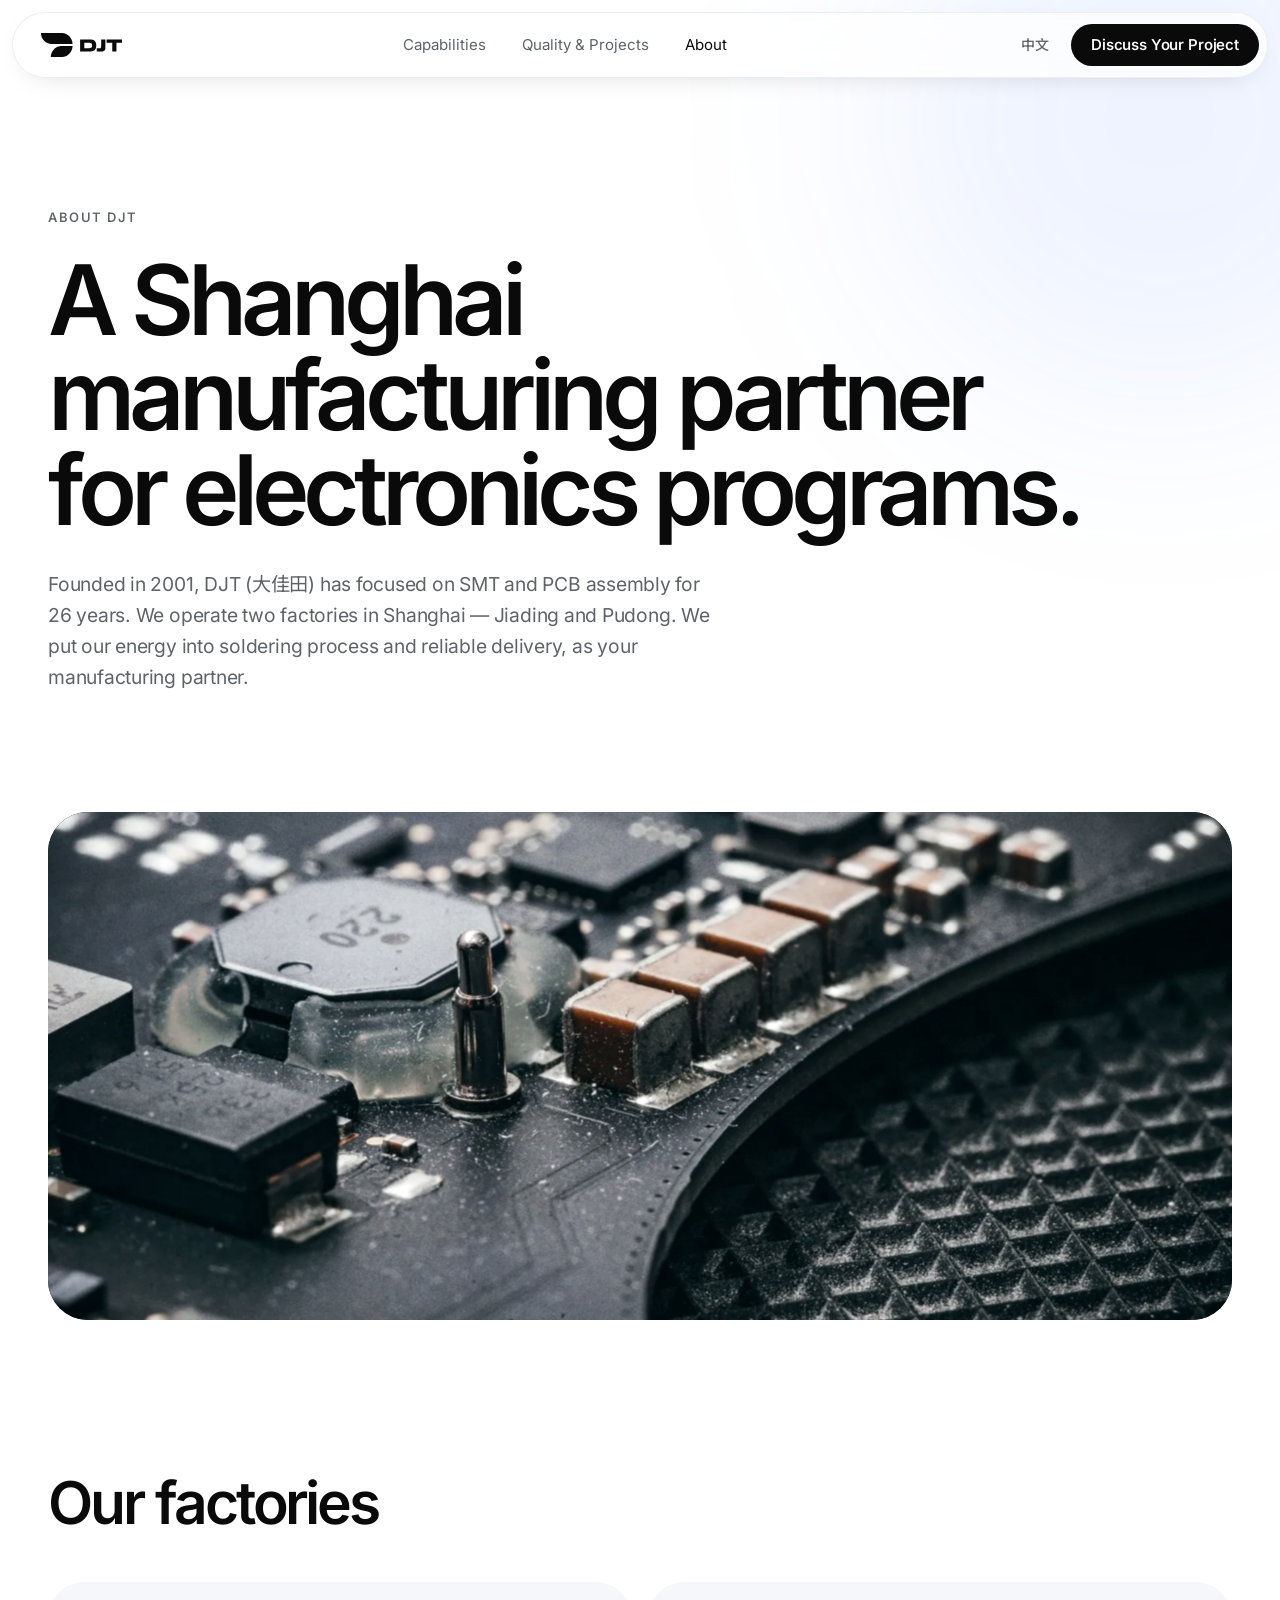
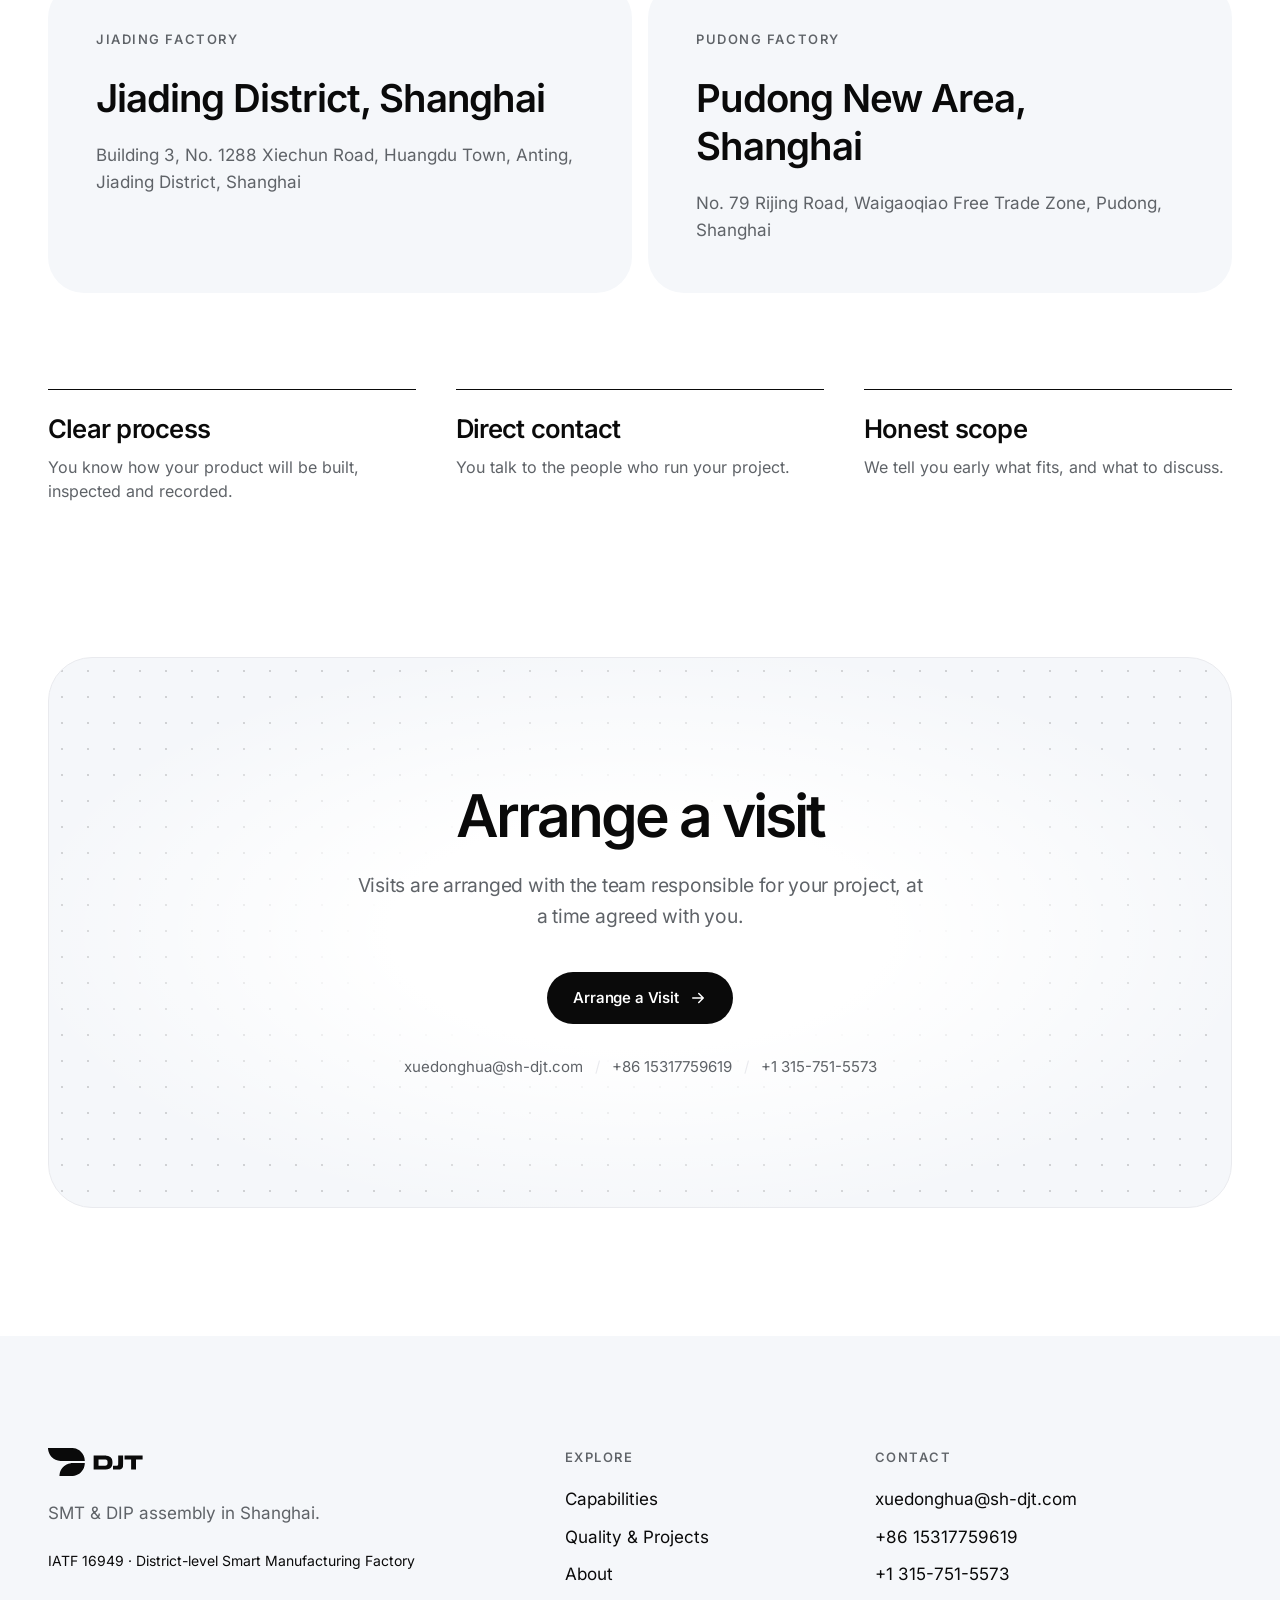
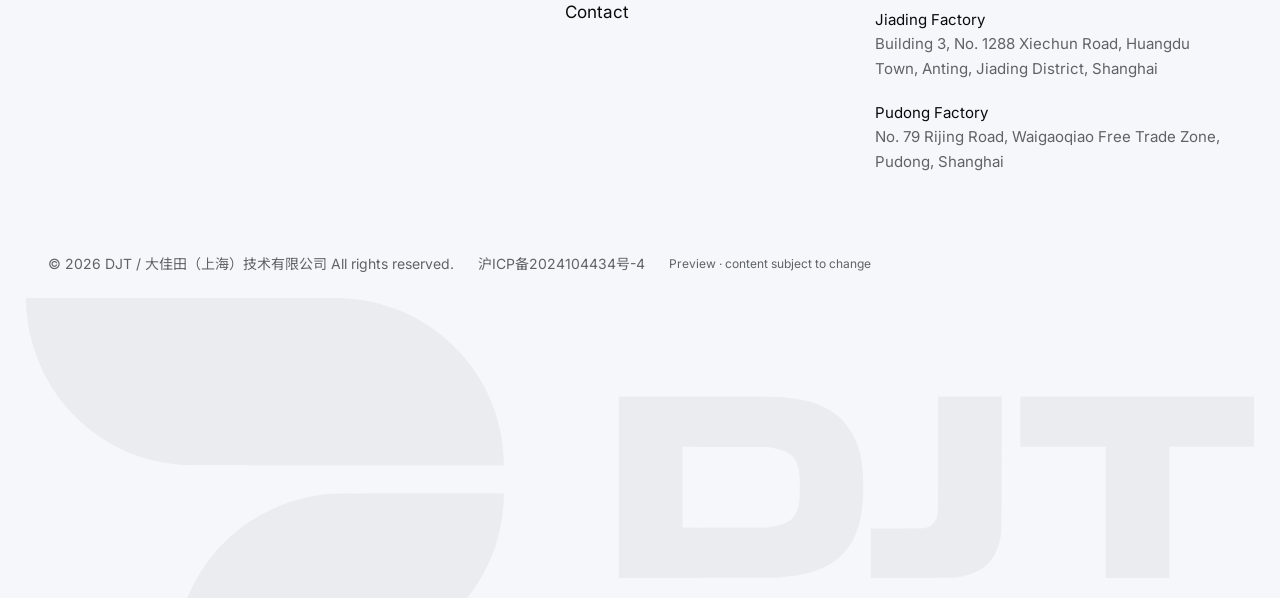
==== commit 7715edfa: "Deploy staging from djt-website 2a25f5d" ====
--- a/about/index.html
+++ b/about/index.html
@@ -1,4 +1,31 @@
-<!DOCTYPE html><html lang="en"> <head><meta charset="utf-8"><meta name="viewport" content="width=device-width, initial-scale=1"><title>About DJT | Shanghai</title><meta name="description" content="DJT, SMT and PCB assembly in Shanghai. Our sites, our approach, and how to arrange a visit."><meta name="robots" content="noindex, nofollow"><link rel="canonical" href="https://djt-technology.github.io/about/"><link rel="alternate" hreflang="en" href="https://djt-technology.github.io/about/"><link rel="alternate" hreflang="zh-CN" href="https://djt-technology.github.io/zh/about/"><link rel="alternate" hreflang="x-default" href="https://djt-technology.github.io/about/"><meta property="og:title" content="About DJT | Shanghai"><meta property="og:description" content="DJT, SMT and PCB assembly in Shanghai. Our sites, our approach, and how to arrange a visit."><meta property="og:type" content="website"><meta property="og:url" content="https://djt-technology.github.io/about/"><meta name="theme-color" content="#ffffff"><link rel="icon" href="/favicon.svg" type="image/svg+xml"><script>
+<!DOCTYPE html><html lang="en"> <head><meta charset="utf-8"><script>
+      // D-029: ordinary language links save the explicit choice before navigation.
+      document.addEventListener('click', (event) => {
+        const link = event.target instanceof Element ? event.target.closest('a[data-lang-switch]') : null;
+        if (link) {
+          try { localStorage.setItem('djt.lang', link.dataset.langSwitch); } catch {}
+        }
+      });
+
+      (() => {
+        // Exact language roots only; shared/bookmarked deep links always keep their URL.
+        const path = location.pathname;
+        if (path !== '/' && path !== '/zh/') return;
+        let preferred;
+        try { preferred = localStorage.getItem('djt.lang'); } catch {}
+        if (preferred !== 'en' && preferred !== 'zh') {
+          const languages = navigator.languages?.length ? navigator.languages : [navigator.language || ''];
+          preferred = languages.some((language) => /^zh/i.test(language)) ? 'zh' : 'en';
+        }
+        const target = preferred === 'zh' ? '/zh/' : '/';
+        if (path !== target) {
+          location.replace(target + location.search + location.hash);
+          return;
+        }
+        // Save only once the correct root has loaded, including after a successful redirect.
+        try { localStorage.setItem('djt.lang', preferred); } catch {}
+      })();
+    </script><meta name="viewport" content="width=device-width, initial-scale=1"><title>About DJT | Shanghai</title><meta name="description" content="DJT, SMT and PCB assembly in Shanghai. Our sites, our approach, and how to arrange a visit."><meta name="robots" content="noindex, nofollow"><link rel="canonical" href="https://djt-technology.github.io/about/"><link rel="alternate" hreflang="en" href="https://djt-technology.github.io/about/"><link rel="alternate" hreflang="zh-CN" href="https://djt-technology.github.io/zh/about/"><link rel="alternate" hreflang="x-default" href="https://djt-technology.github.io/about/"><meta property="og:title" content="About DJT | Shanghai"><meta property="og:description" content="DJT, SMT and PCB assembly in Shanghai. Our sites, our approach, and how to arrange a visit."><meta property="og:type" content="website"><meta property="og:url" content="https://djt-technology.github.io/about/"><meta name="theme-color" content="#ffffff"><link rel="icon" href="/favicon.svg" type="image/svg+xml"><script>
       // Motion is opt-in: only when the user has not asked for reduced motion.
       if (!matchMedia('(prefers-reduced-motion: reduce)').matches) document.documentElement.classList.add('motion');
-    </script><link rel="stylesheet" href="/_astro/_slug_.BcSGeZsh.css"></head> <body> <a href="#main" class="sr-only focus:not-sr-only focus:fixed focus:left-4 focus:top-4 focus:z-[60] focus:rounded-full focus:bg-white focus:px-4 focus:py-2">Skip to content</a> <header class="site fixed left-1/2 top-3 z-50 w-[min(1360px,calc(100%-24px))] rounded-full border border-line/80 bg-white/75 shadow-[0_8px_30px_-18px_rgb(0,0,0,0.25)] backdrop-blur-xl" style="translate:-50% 0"> <div class="flex h-14 items-center justify-between gap-4 pl-5 pr-2 md:h-16 md:pl-7"> <a href="/" aria-label="DJT" class="block shrink-0"><svg xmlns="http://www.w3.org/2000/svg" viewBox="0 0 5984 1771" fill="currentColor" class="h-5 w-auto md:h-6" role="img" aria-label="DJT"><path fill-rule="evenodd" d="M725 1752C725 1731 727 1701 731 1672C748 1523 807 1381 900 1264C1037 1091 1233 982 1450 957C1495 951 1470 952 1915 951L2327 951L2327 977C2326 991 2326 1005 2325 1007C2325 1009 2325 1017 2324 1024C2297 1344 2079 1622 1774 1727C1708 1749 1650 1761 1569 1769C1560 1770 1453 1770 1141 1771L725 1771L725 1752ZM2887 921L2887 480L3261 480C3631 480 3650 480 3688 483C3868 498 3972 556 4032 675C4064 740 4078 815 4078 920C4078 1044 4057 1134 4012 1204C3946 1304 3835 1352 3646 1362C3634 1363 3489 1363 3257 1363L2887 1363L2887 921ZM4114 1243L4114 1122L4244 1122L4374 1121L4382 1119C4411 1111 4430 1091 4438 1059C4442 1043 4442 1043 4442 757L4442 480L4597 480L4752 480L4752 803C4751 1103 4751 1128 4750 1141C4734 1268 4671 1337 4552 1357C4518 1363 4530 1362 4314 1363L4114 1363L4114 1243ZM5258 1044L5258 724L5051 724C4938 724 4844 724 4843 724C4842 724 4842 699 4842 602L4842 480L5413 480L5984 480L5984 602L5984 724L5780 724C5668 724 5576 724 5575 724C5574 725 5573 725 5571 725L5568 725L5568 1044L5568 1363L5413 1363L5258 1363L5258 1044ZM3596 1118C3599 1117 3606 1117 3612 1116C3664 1111 3707 1096 3729 1076C3747 1058 3760 1030 3765 994C3768 971 3769 911 3767 872C3763 785 3728 747 3638 731C3603 725 3604 725 3381 725L3197 724L3197 921C3197 1029 3197 1118 3198 1118C3199 1119 3587 1118 3596 1118ZM792 815C563 806 366 716 211 548C94 421 17 245 3 71C2 64 2 56 1 54C1 51 1 38 0 25L-0 0L769 0C1259 0 1544 0 1555 1C1980 25 2316 369 2327 792L2327 816L1563 816C1142 816 795 815 792 815Z"></path></svg></a> <nav class="hidden items-center gap-9 text-[15px] text-muted md:flex" aria-label="Main"> <a href="/capabilities/" class="transition-colors hover:text-ink">Capabilities</a><a href="/quality/" class="transition-colors hover:text-ink">Quality &amp; Projects</a><a href="/about/" class="transition-colors hover:text-ink text-ink">About</a> </nav> <div class="flex items-center gap-1.5 md:gap-2"> <a href="/zh/about/" hreflang="zh-CN" lang="zh-CN" title="切换到中文" class="rounded-full px-3.5 py-2 text-sm font-medium text-muted transition-colors hover:bg-soft hover:text-ink">中文</a> <a href="/contact/" class="btn hidden !px-5 !py-2.5 md:inline-flex">Discuss Your Project</a> <details class="group relative md:hidden"> <summary class="flex h-10 w-10 cursor-pointer list-none items-center justify-center rounded-full bg-ink text-white [&::-webkit-details-marker]:hidden" aria-label="Menu"> <svg width="18" height="18" viewBox="0 0 24 24" fill="none" stroke="currentColor" stroke-width="2" stroke-linecap="round"><path class="group-open:hidden" d="M4 8h16M4 16h16"></path><path class="hidden group-open:block" d="M6 6l12 12M18 6 6 18"></path></svg> </summary> <div class="absolute right-0 top-[calc(100%+12px)] w-[min(300px,calc(100vw-48px))] rounded-3xl border border-line bg-white p-3 shadow-2xl"> <a href="/capabilities/" class="block rounded-2xl px-4 py-3.5 text-[17px] font-medium hover:bg-soft">Capabilities</a><a href="/quality/" class="block rounded-2xl px-4 py-3.5 text-[17px] font-medium hover:bg-soft">Quality &amp; Projects</a><a href="/about/" class="block rounded-2xl px-4 py-3.5 text-[17px] font-medium hover:bg-soft">About</a><a href="/contact/" class="block rounded-2xl px-4 py-3.5 text-[17px] font-medium hover:bg-soft">Contact</a> </div> </details> </div> </div> </header> <main id="main"> <section class="relative overflow-hidden pb-6 pt-40 md:pt-52"> <div class="glow pointer-events-none absolute -right-40 -top-40 h-[560px] w-[560px] rounded-full bg-blue/8 blur-[110px]" aria-hidden="true"></div> <div class="wrap relative"> <p class="kicker rise" style="--i:0">About DJT</p> <h1 class="display rise mt-6 max-w-[11em]" style="--i:1">A Shanghai manufacturing partner for electronics programs.</h1> <p class="lead rise mt-8 max-w-2xl" style="--i:2">Founded in 2001, DJT (大佳田) has focused on SMT and PCB assembly for 26 years. We operate two factories in Shanghai — Jiading and Pudong. We put our energy into soldering process and reliable delivery, as your manufacturing partner.</p> </div> </section> <div class="wrap mt-16 md:mt-24" data-reveal> <figure class="photo aspect-[4/3] rounded-[40px] sm:aspect-[16/9] lg:aspect-[21/9]"> <img src="/_astro/macro.MWbk1FkZ_ZbzJy1.webp" srcset="/_astro/macro.MWbk1FkZ_1HTi1N.webp 800w, /_astro/macro.MWbk1FkZ_1d5FGL.webp 1280w, /_astro/macro.MWbk1FkZ_ZeBVcn.webp 1920w" alt sizes="(min-width: 1024px) 1360px, 100vw" data-parallax loading="lazy" decoding="async" fetchpriority="auto" width="2000" height="1333" class="absolute inset-0">  </figure> </div> <section class="section"> <div class="wrap"> <h2 class="h2" data-reveal>Our factories</h2> <div class="mt-12 grid gap-4 md:grid-cols-2"> <div class="rounded-[36px] bg-soft p-9 md:p-12" data-reveal> <p class="kicker">Jiading Factory</p> <p class="mt-6 text-[clamp(26px,3vw,42px)] font-semibold leading-tight tracking-tight">Jiading District, Shanghai</p> <p class="mt-5 text-[17px] leading-relaxed text-muted">Building 3, No. 1288 Xiechun Road, Huangdu Town, Anting, Jiading District, Shanghai</p> </div><div class="rounded-[36px] bg-soft p-9 md:p-12" data-reveal> <p class="kicker">Pudong Factory</p> <p class="mt-6 text-[clamp(26px,3vw,42px)] font-semibold leading-tight tracking-tight">Pudong New Area, Shanghai</p> <p class="mt-5 text-[17px] leading-relaxed text-muted">No. 79 Rijing Road, Waigaoqiao Free Trade Zone, Pudong, Shanghai</p> </div> </div> <ul class="mt-24 grid gap-10 md:grid-cols-3"> <li class="border-t border-ink pt-6" data-reveal><h3 class="h3">Clear process</h3><p class="mt-3 text-muted">You know how your product will be built, inspected and recorded.</p></li><li class="border-t border-ink pt-6" data-reveal><h3 class="h3">Direct contact</h3><p class="mt-3 text-muted">You talk to the people who run your project.</p></li><li class="border-t border-ink pt-6" data-reveal><h3 class="h3">Honest scope</h3><p class="mt-3 text-muted">We tell you early what fits, and what to discuss.</p></li> </ul> </div> </section> <section class="wrap pb-24 md:pb-32"> <div class="dots relative overflow-hidden rounded-[44px] border border-line bg-soft px-6 py-20 text-center md:py-32" data-reveal> <div class="pointer-events-none absolute inset-0 bg-[radial-gradient(ellipse_at_center,#fff_30%,transparent_75%)]" aria-hidden="true"></div> <div class="relative"> <h2 class="h2 mx-auto max-w-[18ch]">Arrange a visit</h2> <p class="lead mx-auto mt-6 max-w-xl">Visits are arranged with the team responsible for your project, at a time agreed with you.</p> <div class="mt-10 flex flex-wrap items-center justify-center gap-3"> <a href="/contact/" class="btn">Arrange a Visit<svg width="18" height="18" viewBox="0 0 24 24" fill="none" stroke="currentColor" stroke-width="2" stroke-linecap="round" stroke-linejoin="round" aria-hidden="true"><path d="M5 12h14m-6-6 6 6-6 6"></path></svg></a> </div> <p class="mt-8 flex flex-col items-center justify-center gap-2 text-[15px] text-muted sm:flex-row sm:flex-wrap sm:gap-x-0 sm:gap-y-1"> <a class="hover:text-ink" href="mailto:xuedonghua@sh-djt.com">xuedonghua@sh-djt.com</a> <span class="contents"> <span class="mx-3 hidden text-line sm:inline" aria-hidden="true">/</span> <a class="hover:text-ink" href="tel:+8615317759619">+86 15317759619</a> </span><span class="contents"> <span class="mx-3 hidden text-line sm:inline" aria-hidden="true">/</span> <a class="hover:text-ink" href="tel:+1315-751-5573">+1 315-751-5573</a> </span> </p> </div> </div> </section> </main> <footer class="relative overflow-hidden bg-soft"> <div class="wrap pt-20 md:pt-28"> <div class="grid gap-14 md:grid-cols-12"> <div class="md:col-span-5"> <svg xmlns="http://www.w3.org/2000/svg" viewBox="0 0 5984 1771" fill="currentColor" class="h-7 w-auto" role="img" aria-label="DJT"><path fill-rule="evenodd" d="M725 1752C725 1731 727 1701 731 1672C748 1523 807 1381 900 1264C1037 1091 1233 982 1450 957C1495 951 1470 952 1915 951L2327 951L2327 977C2326 991 2326 1005 2325 1007C2325 1009 2325 1017 2324 1024C2297 1344 2079 1622 1774 1727C1708 1749 1650 1761 1569 1769C1560 1770 1453 1770 1141 1771L725 1771L725 1752ZM2887 921L2887 480L3261 480C3631 480 3650 480 3688 483C3868 498 3972 556 4032 675C4064 740 4078 815 4078 920C4078 1044 4057 1134 4012 1204C3946 1304 3835 1352 3646 1362C3634 1363 3489 1363 3257 1363L2887 1363L2887 921ZM4114 1243L4114 1122L4244 1122L4374 1121L4382 1119C4411 1111 4430 1091 4438 1059C4442 1043 4442 1043 4442 757L4442 480L4597 480L4752 480L4752 803C4751 1103 4751 1128 4750 1141C4734 1268 4671 1337 4552 1357C4518 1363 4530 1362 4314 1363L4114 1363L4114 1243ZM5258 1044L5258 724L5051 724C4938 724 4844 724 4843 724C4842 724 4842 699 4842 602L4842 480L5413 480L5984 480L5984 602L5984 724L5780 724C5668 724 5576 724 5575 724C5574 725 5573 725 5571 725L5568 725L5568 1044L5568 1363L5413 1363L5258 1363L5258 1044ZM3596 1118C3599 1117 3606 1117 3612 1116C3664 1111 3707 1096 3729 1076C3747 1058 3760 1030 3765 994C3768 971 3769 911 3767 872C3763 785 3728 747 3638 731C3603 725 3604 725 3381 725L3197 724L3197 921C3197 1029 3197 1118 3198 1118C3199 1119 3587 1118 3596 1118ZM792 815C563 806 366 716 211 548C94 421 17 245 3 71C2 64 2 56 1 54C1 51 1 38 0 25L-0 0L769 0C1259 0 1544 0 1555 1C1980 25 2316 369 2327 792L2327 816L1563 816C1142 816 795 815 792 815Z"></path></svg> <p class="mt-6 max-w-sm text-[17px] leading-relaxed text-muted">SMT &amp; DIP assembly in Shanghai.</p> <p class="mt-6 text-sm text-ink">IATF 16949 · District-level Smart Manufacturing Factory</p> </div> <nav class="md:col-span-3" aria-label="Footer"> <p class="kicker mb-5 !text-muted">Explore</p> <ul class="space-y-3 text-[17px]"> <li><a href="/capabilities/" class="transition-colors hover:text-blue">Capabilities</a></li><li><a href="/quality/" class="transition-colors hover:text-blue">Quality &amp; Projects</a></li><li><a href="/about/" class="transition-colors hover:text-blue">About</a></li><li><a href="/contact/" class="transition-colors hover:text-blue">Contact</a></li> </ul> </nav> <div class="md:col-span-4"> <p class="kicker mb-5 !text-muted">Contact</p> <ul class="space-y-3 text-[17px]"> <li><a href="mailto:xuedonghua@sh-djt.com" class="transition-colors hover:text-blue">xuedonghua@sh-djt.com</a></li> <li><a href="tel:+8615317759619" class="transition-colors hover:text-blue">+86 15317759619</a></li><li><a href="tel:+1315-751-5573" class="transition-colors hover:text-blue">+1 315-751-5573</a></li> <li class="pt-2 text-[15px] leading-relaxed text-muted"><span class="text-ink">Jiading Factory</span><br>Building 3, No. 1288 Xiechun Road, Huangdu Town, Anting, Jiading District, Shanghai</li><li class="pt-2 text-[15px] leading-relaxed text-muted"><span class="text-ink">Pudong Factory</span><br>No. 79 Rijing Road, Waigaoqiao Free Trade Zone, Pudong, Shanghai</li> </ul> </div> </div> <div class="mt-20 flex flex-col gap-2 pb-6 text-sm text-muted sm:flex-row sm:flex-wrap sm:items-center sm:gap-x-6 sm:gap-y-2"> <p> © 2026 DJT / 大佳田（上海）技术有限公司  All rights reserved. </p> <p> <a href="https://beian.miit.gov.cn/" target="_blank" rel="noopener noreferrer" class="transition-colors hover:text-blue">沪ICP备2024104434号-4</a> </p> <p class="text-xs">Preview · content subject to change</p> </div> </div> <div class="pointer-events-none select-none mt-0 -mb-[5vw] px-[2vw] text-ink/[0.045]" aria-hidden="true"><svg xmlns="http://www.w3.org/2000/svg" viewBox="0 0 5984 1771" fill="currentColor" class="h-auto w-full" role="img" aria-label="DJT"><path fill-rule="evenodd" d="M725 1752C725 1731 727 1701 731 1672C748 1523 807 1381 900 1264C1037 1091 1233 982 1450 957C1495 951 1470 952 1915 951L2327 951L2327 977C2326 991 2326 1005 2325 1007C2325 1009 2325 1017 2324 1024C2297 1344 2079 1622 1774 1727C1708 1749 1650 1761 1569 1769C1560 1770 1453 1770 1141 1771L725 1771L725 1752ZM2887 921L2887 480L3261 480C3631 480 3650 480 3688 483C3868 498 3972 556 4032 675C4064 740 4078 815 4078 920C4078 1044 4057 1134 4012 1204C3946 1304 3835 1352 3646 1362C3634 1363 3489 1363 3257 1363L2887 1363L2887 921ZM4114 1243L4114 1122L4244 1122L4374 1121L4382 1119C4411 1111 4430 1091 4438 1059C4442 1043 4442 1043 4442 757L4442 480L4597 480L4752 480L4752 803C4751 1103 4751 1128 4750 1141C4734 1268 4671 1337 4552 1357C4518 1363 4530 1362 4314 1363L4114 1363L4114 1243ZM5258 1044L5258 724L5051 724C4938 724 4844 724 4843 724C4842 724 4842 699 4842 602L4842 480L5413 480L5984 480L5984 602L5984 724L5780 724C5668 724 5576 724 5575 724C5574 725 5573 725 5571 725L5568 725L5568 1044L5568 1363L5413 1363L5258 1363L5258 1044ZM3596 1118C3599 1117 3606 1117 3612 1116C3664 1111 3707 1096 3729 1076C3747 1058 3760 1030 3765 994C3768 971 3769 911 3767 872C3763 785 3728 747 3638 731C3603 725 3604 725 3381 725L3197 724L3197 921C3197 1029 3197 1118 3198 1118C3199 1119 3587 1118 3596 1118ZM792 815C563 806 366 716 211 548C94 421 17 245 3 71C2 64 2 56 1 54C1 51 1 38 0 25L-0 0L769 0C1259 0 1544 0 1555 1C1980 25 2316 369 2327 792L2327 816L1563 816C1142 816 795 815 792 815Z"></path></svg></div> </footer> <script type="module" src="/_astro/Base.astro_astro_type_script_index_0_lang.DvaX_a0v.js"></script> </body> </html>+    </script><link rel="stylesheet" href="/_astro/_slug_.B5eVkZcJ.css"></head> <body> <a href="#main" class="sr-only focus:not-sr-only focus:fixed focus:left-4 focus:top-4 focus:z-[60] focus:rounded-full focus:bg-white focus:px-4 focus:py-2">Skip to content</a> <header class="site fixed left-1/2 top-3 z-50 w-[min(1360px,calc(100%-24px))] rounded-full border border-line/80 bg-white/75 shadow-[0_8px_30px_-18px_rgb(0,0,0,0.25)] backdrop-blur-xl" style="translate:-50% 0"> <div class="flex h-14 items-center justify-between gap-4 pl-5 pr-2 md:h-16 md:pl-7"> <a href="/" aria-label="DJT" class="block shrink-0"><svg xmlns="http://www.w3.org/2000/svg" viewBox="0 0 5984 1771" fill="currentColor" class="h-5 w-auto md:h-6" role="img" aria-label="DJT"><path fill-rule="evenodd" d="M725 1752C725 1731 727 1701 731 1672C748 1523 807 1381 900 1264C1037 1091 1233 982 1450 957C1495 951 1470 952 1915 951L2327 951L2327 977C2326 991 2326 1005 2325 1007C2325 1009 2325 1017 2324 1024C2297 1344 2079 1622 1774 1727C1708 1749 1650 1761 1569 1769C1560 1770 1453 1770 1141 1771L725 1771L725 1752ZM2887 921L2887 480L3261 480C3631 480 3650 480 3688 483C3868 498 3972 556 4032 675C4064 740 4078 815 4078 920C4078 1044 4057 1134 4012 1204C3946 1304 3835 1352 3646 1362C3634 1363 3489 1363 3257 1363L2887 1363L2887 921ZM4114 1243L4114 1122L4244 1122L4374 1121L4382 1119C4411 1111 4430 1091 4438 1059C4442 1043 4442 1043 4442 757L4442 480L4597 480L4752 480L4752 803C4751 1103 4751 1128 4750 1141C4734 1268 4671 1337 4552 1357C4518 1363 4530 1362 4314 1363L4114 1363L4114 1243ZM5258 1044L5258 724L5051 724C4938 724 4844 724 4843 724C4842 724 4842 699 4842 602L4842 480L5413 480L5984 480L5984 602L5984 724L5780 724C5668 724 5576 724 5575 724C5574 725 5573 725 5571 725L5568 725L5568 1044L5568 1363L5413 1363L5258 1363L5258 1044ZM3596 1118C3599 1117 3606 1117 3612 1116C3664 1111 3707 1096 3729 1076C3747 1058 3760 1030 3765 994C3768 971 3769 911 3767 872C3763 785 3728 747 3638 731C3603 725 3604 725 3381 725L3197 724L3197 921C3197 1029 3197 1118 3198 1118C3199 1119 3587 1118 3596 1118ZM792 815C563 806 366 716 211 548C94 421 17 245 3 71C2 64 2 56 1 54C1 51 1 38 0 25L-0 0L769 0C1259 0 1544 0 1555 1C1980 25 2316 369 2327 792L2327 816L1563 816C1142 816 795 815 792 815Z"></path></svg></a> <nav class="hidden items-center gap-9 text-[15px] text-muted md:flex" aria-label="Main"> <a href="/capabilities/" class="transition-colors hover:text-ink">Capabilities</a><a href="/quality/" class="transition-colors hover:text-ink">Quality &amp; Projects</a><a href="/about/" class="transition-colors hover:text-ink text-ink">About</a> </nav> <div class="flex items-center gap-1.5 md:gap-2"> <a href="/zh/about/" data-lang-switch="zh" hreflang="zh-CN" lang="zh-CN" title="切换到中文" class="rounded-full px-3.5 py-2 text-sm font-medium text-muted transition-colors hover:bg-soft hover:text-ink">中文</a> <a href="/contact/" class="btn hidden !px-5 !py-2.5 md:inline-flex">Discuss Your Project</a> <details class="group relative md:hidden"> <summary class="flex h-10 w-10 cursor-pointer list-none items-center justify-center rounded-full bg-ink text-white [&::-webkit-details-marker]:hidden" aria-label="Menu"> <svg width="18" height="18" viewBox="0 0 24 24" fill="none" stroke="currentColor" stroke-width="2" stroke-linecap="round"><path class="group-open:hidden" d="M4 8h16M4 16h16"></path><path class="hidden group-open:block" d="M6 6l12 12M18 6 6 18"></path></svg> </summary> <div class="absolute right-0 top-[calc(100%+12px)] w-[min(300px,calc(100vw-48px))] rounded-3xl border border-line bg-white p-3 shadow-2xl"> <a href="/capabilities/" class="block rounded-2xl px-4 py-3.5 text-[17px] font-medium hover:bg-soft">Capabilities</a><a href="/quality/" class="block rounded-2xl px-4 py-3.5 text-[17px] font-medium hover:bg-soft">Quality &amp; Projects</a><a href="/about/" class="block rounded-2xl px-4 py-3.5 text-[17px] font-medium hover:bg-soft">About</a><a href="/contact/" class="block rounded-2xl px-4 py-3.5 text-[17px] font-medium hover:bg-soft">Contact</a> </div> </details> </div> </div> </header> <main id="main"> <section class="relative overflow-hidden pb-6 pt-40 md:pt-52"> <div class="glow pointer-events-none absolute -right-40 -top-40 h-[560px] w-[560px] rounded-full bg-blue/8 blur-[110px]" aria-hidden="true"></div> <div class="wrap relative"> <p class="kicker rise" style="--i:0">About DJT</p> <h1 class="display rise mt-6 max-w-[11em]" style="--i:1">A Shanghai manufacturing partner for electronics programs.</h1> <p class="lead rise mt-8 max-w-2xl" style="--i:2">Founded in 2001, DJT (大佳田) has focused on SMT and PCB assembly for 26 years. We operate two factories in Shanghai — Jiading and Pudong. We put our energy into soldering process and reliable delivery, as your manufacturing partner.</p> </div> </section> <div class="wrap mt-16 md:mt-24" data-reveal> <figure class="photo aspect-[4/3] rounded-[40px] sm:aspect-[16/9] lg:aspect-[21/9]"> <img src="/_astro/macro.MWbk1FkZ_ZbzJy1.webp" srcset="/_astro/macro.MWbk1FkZ_1HTi1N.webp 800w, /_astro/macro.MWbk1FkZ_1d5FGL.webp 1280w, /_astro/macro.MWbk1FkZ_ZeBVcn.webp 1920w" alt sizes="(min-width: 1024px) 1360px, 100vw" data-parallax loading="lazy" decoding="async" fetchpriority="auto" width="2000" height="1333" class="absolute inset-0">  </figure> </div> <section class="section"> <div class="wrap"> <h2 class="h2" data-reveal>Our factories</h2> <div class="mt-12 grid gap-4 md:grid-cols-2"> <div class="rounded-[36px] bg-soft p-9 md:p-12" data-reveal> <p class="kicker">Jiading Factory</p> <p class="mt-6 text-[clamp(26px,3vw,42px)] font-semibold leading-tight tracking-tight">Jiading District, Shanghai</p> <p class="mt-5 text-[17px] leading-relaxed text-muted">Building 3, No. 1288 Xiechun Road, Huangdu Town, Anting, Jiading District, Shanghai</p> </div><div class="rounded-[36px] bg-soft p-9 md:p-12" data-reveal> <p class="kicker">Pudong Factory</p> <p class="mt-6 text-[clamp(26px,3vw,42px)] font-semibold leading-tight tracking-tight">Pudong New Area, Shanghai</p> <p class="mt-5 text-[17px] leading-relaxed text-muted">No. 79 Rijing Road, Waigaoqiao Free Trade Zone, Pudong, Shanghai</p> </div> </div> <ul class="mt-24 grid gap-10 md:grid-cols-3"> <li class="border-t border-ink pt-6" data-reveal><h3 class="h3">Clear process</h3><p class="mt-3 text-muted">You know how your product will be built, inspected and recorded.</p></li><li class="border-t border-ink pt-6" data-reveal><h3 class="h3">Direct contact</h3><p class="mt-3 text-muted">You talk to the people who run your project.</p></li><li class="border-t border-ink pt-6" data-reveal><h3 class="h3">Honest scope</h3><p class="mt-3 text-muted">We tell you early what fits, and what to discuss.</p></li> </ul> </div> </section> <section class="wrap pb-24 md:pb-32"> <div class="dots relative overflow-hidden rounded-[44px] border border-line bg-soft px-6 py-20 text-center md:py-32" data-reveal> <div class="pointer-events-none absolute inset-0 bg-[radial-gradient(ellipse_at_center,#fff_30%,transparent_75%)]" aria-hidden="true"></div> <div class="relative"> <h2 class="h2 mx-auto max-w-[18ch]">Arrange a visit</h2> <p class="lead mx-auto mt-6 max-w-xl">Visits are arranged with the team responsible for your project, at a time agreed with you.</p> <div class="mt-10 flex flex-wrap items-center justify-center gap-3"> <a href="/contact/" class="btn">Arrange a Visit<svg width="18" height="18" viewBox="0 0 24 24" fill="none" stroke="currentColor" stroke-width="2" stroke-linecap="round" stroke-linejoin="round" aria-hidden="true"><path d="M5 12h14m-6-6 6 6-6 6"></path></svg></a> </div> <p class="mt-8 flex flex-col items-center justify-center gap-2 text-[15px] text-muted sm:flex-row sm:flex-wrap sm:gap-x-0 sm:gap-y-1"> <a class="hover:text-ink" href="mailto:xuedonghua@sh-djt.com">xuedonghua@sh-djt.com</a> <span class="contents"> <span class="mx-3 hidden text-line sm:inline" aria-hidden="true">/</span> <a class="hover:text-ink" href="tel:+8615317759619">+86 15317759619</a> </span><span class="contents"> <span class="mx-3 hidden text-line sm:inline" aria-hidden="true">/</span> <a class="hover:text-ink" href="tel:+1315-751-5573">+1 315-751-5573</a> </span> </p> </div> </div> </section> </main> <footer class="relative overflow-hidden bg-soft"> <div class="wrap pt-20 md:pt-28"> <div class="grid gap-14 md:grid-cols-12"> <div class="md:col-span-5"> <svg xmlns="http://www.w3.org/2000/svg" viewBox="0 0 5984 1771" fill="currentColor" class="h-7 w-auto" role="img" aria-label="DJT"><path fill-rule="evenodd" d="M725 1752C725 1731 727 1701 731 1672C748 1523 807 1381 900 1264C1037 1091 1233 982 1450 957C1495 951 1470 952 1915 951L2327 951L2327 977C2326 991 2326 1005 2325 1007C2325 1009 2325 1017 2324 1024C2297 1344 2079 1622 1774 1727C1708 1749 1650 1761 1569 1769C1560 1770 1453 1770 1141 1771L725 1771L725 1752ZM2887 921L2887 480L3261 480C3631 480 3650 480 3688 483C3868 498 3972 556 4032 675C4064 740 4078 815 4078 920C4078 1044 4057 1134 4012 1204C3946 1304 3835 1352 3646 1362C3634 1363 3489 1363 3257 1363L2887 1363L2887 921ZM4114 1243L4114 1122L4244 1122L4374 1121L4382 1119C4411 1111 4430 1091 4438 1059C4442 1043 4442 1043 4442 757L4442 480L4597 480L4752 480L4752 803C4751 1103 4751 1128 4750 1141C4734 1268 4671 1337 4552 1357C4518 1363 4530 1362 4314 1363L4114 1363L4114 1243ZM5258 1044L5258 724L5051 724C4938 724 4844 724 4843 724C4842 724 4842 699 4842 602L4842 480L5413 480L5984 480L5984 602L5984 724L5780 724C5668 724 5576 724 5575 724C5574 725 5573 725 5571 725L5568 725L5568 1044L5568 1363L5413 1363L5258 1363L5258 1044ZM3596 1118C3599 1117 3606 1117 3612 1116C3664 1111 3707 1096 3729 1076C3747 1058 3760 1030 3765 994C3768 971 3769 911 3767 872C3763 785 3728 747 3638 731C3603 725 3604 725 3381 725L3197 724L3197 921C3197 1029 3197 1118 3198 1118C3199 1119 3587 1118 3596 1118ZM792 815C563 806 366 716 211 548C94 421 17 245 3 71C2 64 2 56 1 54C1 51 1 38 0 25L-0 0L769 0C1259 0 1544 0 1555 1C1980 25 2316 369 2327 792L2327 816L1563 816C1142 816 795 815 792 815Z"></path></svg> <p class="mt-6 max-w-sm text-[17px] leading-relaxed text-muted">SMT &amp; DIP assembly in Shanghai.</p> <p class="mt-6 text-sm text-ink">IATF 16949 · District-level Smart Manufacturing Factory</p> </div> <nav class="md:col-span-3" aria-label="Footer"> <p class="kicker mb-5 !text-muted">Explore</p> <ul class="space-y-3 text-[17px]"> <li><a href="/capabilities/" class="transition-colors hover:text-blue">Capabilities</a></li><li><a href="/quality/" class="transition-colors hover:text-blue">Quality &amp; Projects</a></li><li><a href="/about/" class="transition-colors hover:text-blue">About</a></li><li><a href="/contact/" class="transition-colors hover:text-blue">Contact</a></li> </ul> </nav> <div class="md:col-span-4"> <p class="kicker mb-5 !text-muted">Contact</p> <ul class="space-y-3 text-[17px]"> <li><a href="mailto:xuedonghua@sh-djt.com" class="transition-colors hover:text-blue">xuedonghua@sh-djt.com</a></li> <li><a href="tel:+8615317759619" class="transition-colors hover:text-blue">+86 15317759619</a></li><li><a href="tel:+1315-751-5573" class="transition-colors hover:text-blue">+1 315-751-5573</a></li> <li class="pt-2 text-[15px] leading-relaxed text-muted"><span class="text-ink">Jiading Factory</span><br>Building 3, No. 1288 Xiechun Road, Huangdu Town, Anting, Jiading District, Shanghai</li><li class="pt-2 text-[15px] leading-relaxed text-muted"><span class="text-ink">Pudong Factory</span><br>No. 79 Rijing Road, Waigaoqiao Free Trade Zone, Pudong, Shanghai</li> </ul> </div> </div> <div class="mt-20 flex flex-col gap-2 pb-6 text-sm text-muted sm:flex-row sm:flex-wrap sm:items-center sm:gap-x-6 sm:gap-y-2"> <p> © 2026 DJT / 大佳田（上海）技术有限公司  All rights reserved. </p> <p> <a href="https://beian.miit.gov.cn/" target="_blank" rel="noopener noreferrer" class="transition-colors hover:text-blue">沪ICP备2024104434号-4</a> </p> <p class="text-xs">Preview · content subject to change</p> </div> </div> <div class="pointer-events-none select-none mt-0 -mb-[5vw] px-[2vw] text-ink/[0.045]" aria-hidden="true"><svg xmlns="http://www.w3.org/2000/svg" viewBox="0 0 5984 1771" fill="currentColor" class="h-auto w-full" role="img" aria-label="DJT"><path fill-rule="evenodd" d="M725 1752C725 1731 727 1701 731 1672C748 1523 807 1381 900 1264C1037 1091 1233 982 1450 957C1495 951 1470 952 1915 951L2327 951L2327 977C2326 991 2326 1005 2325 1007C2325 1009 2325 1017 2324 1024C2297 1344 2079 1622 1774 1727C1708 1749 1650 1761 1569 1769C1560 1770 1453 1770 1141 1771L725 1771L725 1752ZM2887 921L2887 480L3261 480C3631 480 3650 480 3688 483C3868 498 3972 556 4032 675C4064 740 4078 815 4078 920C4078 1044 4057 1134 4012 1204C3946 1304 3835 1352 3646 1362C3634 1363 3489 1363 3257 1363L2887 1363L2887 921ZM4114 1243L4114 1122L4244 1122L4374 1121L4382 1119C4411 1111 4430 1091 4438 1059C4442 1043 4442 1043 4442 757L4442 480L4597 480L4752 480L4752 803C4751 1103 4751 1128 4750 1141C4734 1268 4671 1337 4552 1357C4518 1363 4530 1362 4314 1363L4114 1363L4114 1243ZM5258 1044L5258 724L5051 724C4938 724 4844 724 4843 724C4842 724 4842 699 4842 602L4842 480L5413 480L5984 480L5984 602L5984 724L5780 724C5668 724 5576 724 5575 724C5574 725 5573 725 5571 725L5568 725L5568 1044L5568 1363L5413 1363L5258 1363L5258 1044ZM3596 1118C3599 1117 3606 1117 3612 1116C3664 1111 3707 1096 3729 1076C3747 1058 3760 1030 3765 994C3768 971 3769 911 3767 872C3763 785 3728 747 3638 731C3603 725 3604 725 3381 725L3197 724L3197 921C3197 1029 3197 1118 3198 1118C3199 1119 3587 1118 3596 1118ZM792 815C563 806 366 716 211 548C94 421 17 245 3 71C2 64 2 56 1 54C1 51 1 38 0 25L-0 0L769 0C1259 0 1544 0 1555 1C1980 25 2316 369 2327 792L2327 816L1563 816C1142 816 795 815 792 815Z"></path></svg></div> </footer> <script type="module" src="/_astro/Base.astro_astro_type_script_index_0_lang.Cr2k9Nd1.js"></script> </body> </html>
